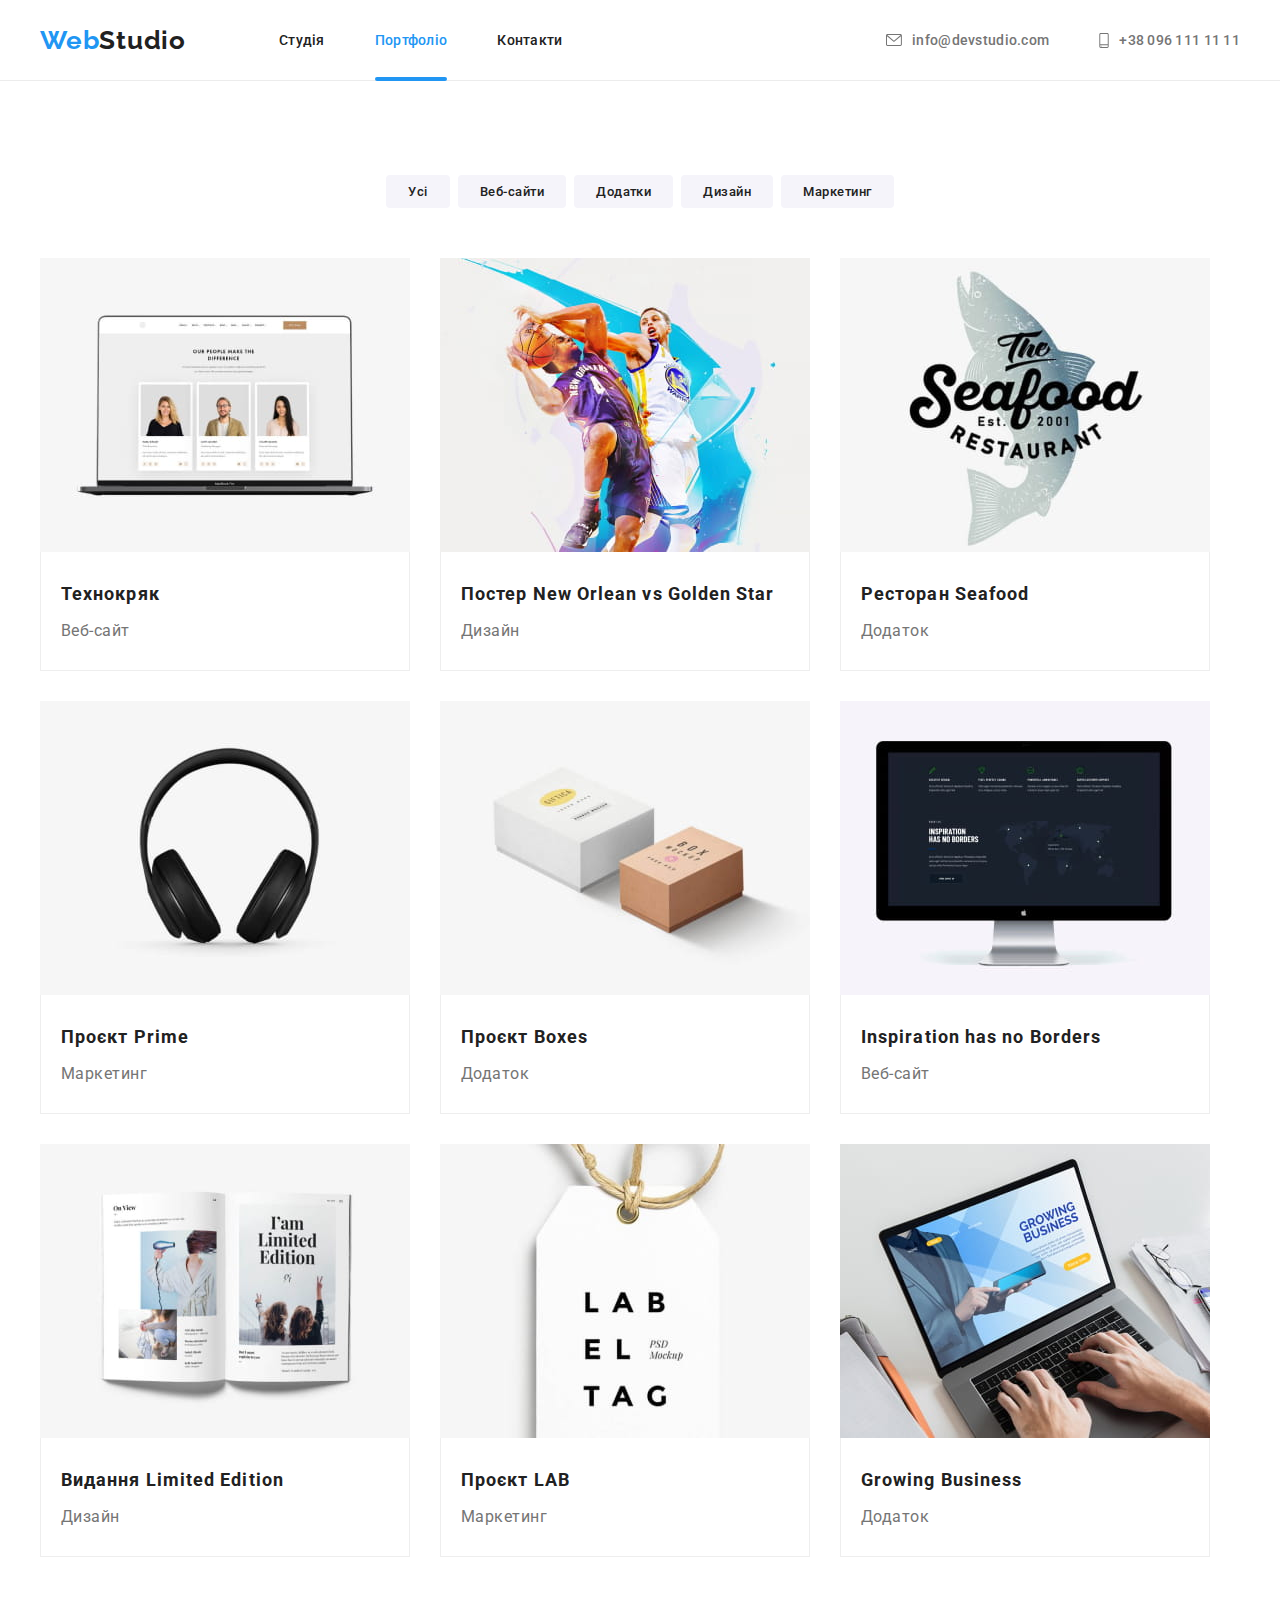
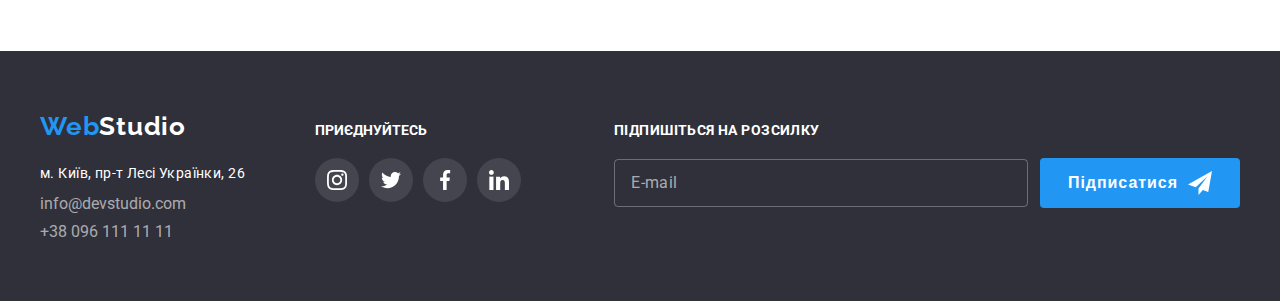
==== portfolio.html @ 88686746 "Initial commit" ====
<!DOCTYPE html>
<html lang="uk">
<head>
    <meta charset="UTF-8">
    <meta http-equiv="X-UA-Compatible" content="IE=edge">
    <meta name="viewport" content="width=device-width, initial-scale=1.0">

    <title>portfolio</title>
        <style>
            * {
                margin: 0;
                padding: 0;
            }
        </style>
    <link rel="preconnect" href="https://fonts.googleapis.com">
    <link rel="preconnect" href="https://fonts.gstatic.com" crossorigin>
    <link href="https://fonts.googleapis.com/css2?family=Raleway:wght@700&family=Roboto:wght@400;500;700;900&display=swap"
    rel="stylesheet">
    <link rel="stylesheet" href="https://cdnjs.cloudflare.com/ajax/libs/modern-normalize/2.0.0/modern-normalize.min.css"
        integrity="sha512-4xo8blKMVCiXpTaLzQSLSw3KFOVPWhm/TRtuPVc4WG6kUgjH6J03IBuG7JZPkcWMxJ5huwaBpOpnwYElP/m6wg=="
        crossorigin="anonymous" referrerpolicy="no-referrer">
    <!-- <link rel="stylesheet" href="css/styles.css"> -->
    <link rel="stylesheet" href="css/main.min.css">
</head> 

<body>
 <!-- Portfolio Page -->
    <header class="header">
      <div class="container header-section">
        <a class="logo link" href="">Web<span class="logo__black">Studio</span></a>
         <nav class="nav">
          <!-- Menu Nav -->
          <ul class="nav-list list">
            <li class="nav-list__item">
              <a class="nav-list__link link" href="index.html"
                >Студія</a>
            </li>
            <li class="nav-list__item">
              <a class="nav-list__link link current" href="portfolio.html"
                >Портфоліо</a>
            </li>
            <li class="nav-list__item">
              <a class="nav-list__link link" href="">Контакти</a>
            </li>
          </ul>
        </nav>
        <ul class="contacts-list">
          <li class="contacts-list__item">
            <a class="contacts-link link" href="mailto:info@devstudio.com">
              <svg class="contacts-link__icon" width="16" height="12">
                <use href="sprite.svg#email"></use>
              </svg>
              info@devstudio.com</a
            >
          </li>
          <li>
            <a class="contacts-link link" href="tel:+380961111111">
              <svg class="contacts-link__icon" width="10" height="15">
                <use href="sprite.svg#phone"></use></svg>+38 096 111 11 11</a
            >
          </li>
        </ul>
      </div>
    </header>
 
    <!-- Portfolio box-->
     <main>
        <section class="portfolio">
            <div class="container">
         <!-- Filters -->
            <ul class="portfolio-btn">
                <li><button class="filter-btn" type="button">Усі</button></li>
                <li><button class="filter-btn" type="button">Веб-сайти</button></li>
                <li><button class="filter-btn" type="button">Додатки</button></li>
                <li><button class="filter-btn" type="button">Дизайн</button></li>                
                <li><button class="filter-btn" type="button">Маркетинг</button></li>
            </ul>
         <!-- Project -->
         
         <ul class="project">
         <li class="project__item">
             <a class="project__link link" href="">
             <div class="card-box">
               <img src="images/portfolio/img.jpg" alt="img" width="370" height="294">
               <div class="overlay">
                <p class="overlay__text">Ресурс пропонує комплексні пропозиції з різним рівнем функціоналу та сервісів. Все це дозволить відвідувачу отримати вичерпні відомості про компанію чи приватну особу.</p>
               </div>
             </div>
             <div class="project__name">
             <h3 class="project__title">Технокряк</h3>
             <p class="project__work">Веб-сайт</p>
             </div>
             </a>
         </li>
         <li class="project__item">
             <a class="project__link link" href="">
             <div class="card-box">
               <img src="images/portfolio/img1.jpg" alt="img-1" width="370" height="294">
               <div class="overlay">
                <p class="overlay__text">Ресурс пропонує комплексні пропозиції з різним рівнем функціоналу та сервісів. Все це дозволить відвідувачу отримати вичерпні відомості про компанію чи приватну особу.</p>
               </div>
             </div>
             <div class="project__name">
             <h3 class="project__title">Постер New Orlean vs Golden Star</h3>
             <p class="project__work">Дизайн</p>
             </div>
             </a>
         </li>
         <li class="project__item">
             <a class="project__link link" href="">
              <div class="card-box">
               <img src="images/portfolio/img2.jpg" alt="img-2" width="370" height="294">
               <div class="overlay">
                <p class="overlay__text">Ресурс пропонує комплексні пропозиції з різним рівнем функціоналу та сервісів. Все це дозволить відвідувачу отримати вичерпні відомості про компанію чи приватну особу.</p>
               </div>
              </div>
             <div class="project__name">
             <h3 class="project__title">Ресторан Seafood</h3>
             <p class="project__work">Додаток</p>
             </div>
             </a>
         </li>
         <li class="project__item">
             <a class="project__link link" href="">
              <div class="card-box">
               <img src="images/portfolio/img3.jpg" alt="img-3" width="370" height="294">
               <div class="overlay">
                <p class="overlay__text">Ресурс пропонує комплексні пропозиції з різним рівнем функціоналу та сервісів. Все це дозволить відвідувачу отримати вичерпні відомості про компанію чи приватну особу.</p>
               </div>
              </div>
             <div class="project__name">
             <h3 class="project__title">Проєкт Prime</h3>
             <p class="project__work">Маркетинг</p>
             </div>
             </a>
         </li>
         <li class="project__item">
             <a class="project__link link" href="">
              <div class="card-box">
               <img src="images/portfolio/img4.jpg" alt="img-4" width="370" height="294">
               <div class="overlay">
                <p class="overlay__text">Ресурс пропонує комплексні пропозиції з різним рівнем функціоналу та сервісів. Все це дозволить відвідувачу отримати вичерпні відомості про компанію чи приватну особу.</p>
               </div>
              </div>
             <div class="project__name">
             <h3 class="project__title">Проєкт Boxes</h3>
             <p class="project__work">Додаток</p>
             </div>
             </a>
         </li>
         <li class="project__item">
             <a class="project__link link" href="">
              <div class="card-box">
               <img src="images/portfolio/img5.jpg" alt="img-5" width="370" height="294">
               <div class="overlay">
                <p class="overlay__text">Ресурс пропонує комплексні пропозиції з різним рівнем функціоналу та сервісів. Все це дозволить відвідувачу отримати вичерпні відомості про компанію чи приватну особу.</p>
               </div>
              </div>
             <div class="project__name">
             <h3 class="project__title">Inspiration has no Borders</h3>
             <p class="project__work">Веб-сайт</p>
             </div>
             </a>
         </li>
         <li class="project__item">
             <a class="project__link link" href="">
              <div class="card-box">
               <img src="images/portfolio/img6.jpg" alt="img-6" width="370" height="294">
               <div class="overlay">
                <p class="overlay__text">Ресурс пропонує комплексні пропозиції з різним рівнем функціоналу та сервісів. Все це дозволить відвідувачу отримати вичерпні відомості про компанію чи приватну особу.</p>
               </div>
              </div>
             <div class="project__name">
             <h3 class="project__title">Видання Limited Edition</h3>
             <p class="project__work">Дизайн</p>
             </div>
             </a>
         </li>
         <li class="project__item">
             <a class="project__link link" href="">
              <div class="card-box">
               <img src="images/portfolio/img7.jpg" alt="img-7" width="370" height="294">
               <div class="overlay">
                <p class="overlay__text">Ресурс пропонує комплексні пропозиції з різним рівнем функціоналу та сервісів. Все це дозволить відвідувачу отримати вичерпні відомості про компанію чи приватну особу.</p>
               </div>
              </div>
             <div class="project__name">
             <h3 class="project__title">Проєкт LAB</h3>
             <p class="project__work">Маркетинг</p>
             </div>
             </a>
         </li>
         <li class="project__item">
             <a class="project__link link" href="">
              <div class="card-box">
               <img src="images/portfolio/img8.jpg" alt="img-8" width="370" height="294">
               <div class="overlay">
                <p class="overlay__text">Ресурс пропонує комплексні пропозиції з різним рівнем функціоналу та сервісів. Все це дозволить відвідувачу отримати вичерпні відомості про компанію чи приватну особу.</p>
               </div>
               </div>
              <div class="project__name">
             <h3 class="project__title">Growing Business</h3>
             <p class="project__work">Додаток</p>
             </div>
             </a>
         </li>
         </ul>    
         </div>
        </section>
        
     </main>

<!-- Footer -->
<footer class="footer">
      <div class="container footer-section">
        <div>
          <a class="logo footer-logo link" href=""
            >Web<span class="logo__white">Studio</span></a
          >
          <address class="adress">
            <ul class="adress-list list">
              <li class="adress__item">
                <a
                  class="adress__link-white link"
                  href="https://goo.gl/maps/pqNpNU1eey8ivass6"
                  target="_blank"
                  rel="noreferrer noopener"
                  >м. Київ, пр-т Лесі Українки, 26</a
                >
              </li>
              <li class="adress__item">
                <a
                  class="adress__link link"
                  href="mailto:info@devstudio.com"
                  >info@devstudio.com</a
                >
              </li>
              <li>
                <a class="adress__link link" href="tel:+380961111111"
                  >+38 096 111 11 11</a
                >
              </li>
            </ul>
          </address>
        </div>
        <div class="sol-box">
          <p class="sol-box__title">приєднуйтесь</p>
          <ul class="sol-box__list">
            <li class="sol-box__item">
              <a class="sol-box__link" href="#">
                <svg class="sol-box__icon">
                  <use href="sprite.svg#instagram"></use>
                </svg>
              </a>
            </li>
            <li class="sol-box__item">
              <a  class="sol-box__link" href="#">
                <svg class="sol-box__icon">
                  <use href="sprite.svg#twitter"></use>
                </svg>
              </a>
            </li>
            <li class="sol-box__item">
              <a  class="sol-box__link" href="#">
                <svg class="sol-box__icon">
                  <use href="sprite.svg#facebook"></use>
                </svg>
              </a>
            </li>
            <li class="sol-box__item">
              <a  class="sol-box__link" href="#">
                <svg class="sol-box__icon">
                  <use href="sprite.svg#linkedin"></use>
                </svg>
              </a>
            </li>
          </ul>
        </div>
          <form class="submission" name="submission-form">
          <strong class="submission-title">Підпишіться на розсилку</strong>
          <div class="submission-form">
           <input class="submission__email" id="email" type="email" name="submission__email" placeholder="E-mail">
            <button class="submission__btn" type="submit">Підписатися
            <svg class="submission-form__icon">
              <use href="sprite.svg#icon-check"></use>
            </svg>
            </button>
            </div>
            </form>
        </div>
    </footer>
</body>
</html>
---- css/styles.css ----
:root{
--main-font: "Roboto", sans-serif;
--secondary-font: "Raleway", sans-serif;
--main-color: #212121;
--secondary-color: #757575;
--background-color: #ffffff;
--brand-color: #2196F3;
--icon-color: rgba(245, 244, 250, 1);
--primary-transition: 250ms cubic-bezier(0.4, 0, 0.2, 1);
}

/* li {
    list-style-type: none;
} */

/* *
{
    margin: 0;
    padding: 0;
}

main
{
    display: block;
}

section
{
    padding-bottom: 94px;
} */

/* body
{
    color: var(--background-color);
    font-family: var(--main-font);
} */

/* button
{
    border: none;
} */

/* .container
{
    width: 1200px;
    padding-left: 15px;
    padding-right: 15px;
    margin-left: auto;
    margin-right: auto;
} */

/* .nav-list__link.current
{
    color: var(--brand-color);
}

.current::after {
    content: "";
    position: absolute;
    left: 0;
    bottom: 0;
    display: block;
    width: 100%;
    height: 4px;
    background-color: var(--brand-color);
    border-radius: 4px;
    margin-bottom: -1px;
} */

/* .list 
{
    list-style: none;
    margin: 0;
    padding: 0;
}

.link 
{
    text-decoration: none;
} */


/* .link:hover,
.link:focus
 {
     color: var(--brand-color);
     fill: var(--brand-color);
 } */

/* .contacts-link__icon:hover,
.contacts-link__icon:focus
 {
    color: var(--brand-color);
    fill: var(--brand-color);
} */

/* img
{
    display: block;
} */

/* Header*/
/* 
.header
{
    border-bottom: 1px solid #ececec;
}

.header-section
{
    display: flex;
    align-items: center;
} */

/* .logo 
{
   
    font-family: var(--secondary-font);
    font-size: 26px;
    font-weight: 700;
    letter-spacing: 0.78px;
    line-height: normal;
    transition: color 250ms cubic-bezier(0.4, 0, 0.2, 1);
   
} */

/* .logo__black
{
    color: var(--main-color);

} */


/* Menu Nav */
/* .nav
{
    margin-left: 93px;
}

.nav-list 
{
    display: flex;
    flex-direction: row;
    justify-content: flex-start;
}

.nav-list__item 
{
    color: var(--main-color);
    font-size: 14px;
    font-weight: 500;
    letter-spacing: 0.28px;
    margin-top: 0;
    margin-right: 50px;
}

.nav-list__link
{
    position: relative;
    color: var(--main-color);
    font-size: 14px;
    font-weight: 500;
    letter-spacing: 0.28px;
    margin-left: 0;
    padding-top: 32px;
    padding-bottom: 32px;
    transition-property: color;
    transition-duration: 250ms;
    transition-timing-function: cubic-bezier(0.4, 0, 0.2, 1);
}

a.nav-list__link
{
    display: block;
}

.nav-list__item:last-child 
{
    margin-right: 0;
} */

/* .contacts-list 
{
    display: flex;
    margin-left: auto;
    list-style-type: none;
}

.contacts-list__item:first-child 
{
    margin-right: 50px;
}

.contacts-link {
    color: var(--secondary-color);
    font-size: 14px;
    font-weight: 500;
    letter-spacing: 0.28px;
    display: flex;
    align-items: center;
    transition-property: color;
    transition-duration: 250ms;
    transition-timing-function: cubic-bezier(0.4, 0, 0.2, 1);
}

.contacts-link__icon {
    fill: var(--secondary-color);
    margin-right: 10px;
    transition-property: fill;
    transition-duration: 250ms;
    transition-timing-function: cubic-bezier(0.4, 0, 0.2, 1);
} */

/* .contacts-link-icon-phone {
     /* fill: rgba(117, 117, 117, 1);  */
    /* width: 10px;
    height: 16px; */ 
    /* margin-right: 10px;
    transition-property: fill;
    transition-duration: 250ms;
    transition-timing-function: cubic-bezier(0.4, 0, 0.2, 1);
} */ 

/* Main Section 1 */

/* .section-1 {
    background-image: 
    linear-gradient(rgba(47, 48, 58, 0.4),
    rgba(47, 48, 58, 0.4)),
    url(../images/hero/Img.png);
    background-color: #2F303A;
    padding-top: 200px;
    padding-bottom: 200px;
    max-width: 1600px;
    display: flex;
    margin: auto;
} */

/* .main-title
{
    width: 696px;
    color: var(--background-color);
    text-align: center;
    font-size: 44px;
    font-weight: 900;
    line-height: 1.3;
    letter-spacing: 2.64px;
    text-transform: uppercase;
    margin: auto;
    margin-bottom: 30px;
} */

/* .btn
{
    border-radius: 4px;
    background: var(--brand-color);
    box-shadow: 0px 4px 4px 0px rgba(0, 0, 0, 0.15);
    color: var(--background-color);
    text-align: center;
    font-size: 16px;
    font-weight: 700;
    line-height: 30px;
    letter-spacing: 0.96px;
    cursor: pointer;
    display: flex;
    margin: auto;
    padding: 10px 32px;
}

.btn:active {
    background-color: var(--brand-color);
} */




/* .backdrop {
    position: fixed;
    top: 0;
    left: 0;
    width: 100%;
    height: 100%;
    background-color: rgba(0, 0, 0, 0.20);
    z-index: 1;
    transition: opacity 250ms cubic-bezier(0.4, 0, 0.2, 1), visibility 250ms cubic-bezier(0.4, 0, 0.2, 1);
} */

/* .backdrop.is-hidden {
    opacity: 0;
    pointer-events: none;
    visibility: hidden;
} */

/* .modal {
    position: absolute;
    top: 50%;
    left: 50%;
    transform: translate(-50%, -50%) scale(1);
    background-color: var(--background-color);
    border-radius: 4px;
    box-shadow: 0px 2px 1px 0px rgba(0, 0, 0, 0.20), 0px 1px 1px 0px rgba(0, 0, 0, 0.14), 0px 1px 3px 0px rgba(0, 0, 0, 0.12);
    width: 528px;
    padding: 40px;
    transition: transform 250ms cubic-bezier(0.4, 0, 0.2, 1);
    } */

/* .backdrop.is-hidden .modal {
    transform: translate(-50%, -50%) scale(0.5);   
} */

/* .modal__btn {
    position: absolute;
    top: 8px;
    right: 8px;
    cursor: pointer;
    background-color: var(--background-color);
    width: 30px;
    height: 30px;
    border-radius: 50%;
    display: flex;
    align-items: center;
    justify-content: center;
    border: 1px solid rgba(0, 0, 0, 0.1);
    transition-duration: 250ms;
    transition-timing-function: cubic-bezier(0.4, 0, 0.2, 1);
    transition-property: background-color;
}

.btn__close {
    transition: fill 250ms cubic-bezier(0.4, 0, 0.2, 1);
}

.modal__btn:hover .btn__close,
.modal__btn:focus .btn__close {
    fill: var(--brand-color);
} */




/* Modal Form */

/* .modal__text {
    color: var(--main-color);
    font-size: 20px;
    font-weight: 700;
    letter-spacing: 0.6px;
    display: flex;
    justify-content: center;
    margin-bottom: 12px;

}

.modal-form {
    border-radius: 4px;
    background: var(--background-color);
}

.modal__label input,
.modal__label textarea {
    outline: transparent;
    transition: border-color 250ms cubic-bezier(0.4, 0, 0.2, 1);
}

.modal__label:focus-within svg {
    fill: #2196f3;
}

.modal__input:focus-visible,
.label__text:focus-visible {
    border-color: #2196f3;
}

.modal__label:hover textarea,
.modal__label:focus textarea,
.modal__label:hover input,
.modal__label:hover svg,
.modal__label:focus input,
.modal__label:focus svg {
    border-color: #2196f3;
    fill: #2196f3;
}




.modal__label {
    color: var(--secondary-color);
    font-size: 12px;
    font-weight: 400;
    letter-spacing: 0.12px;
    display: flex;
    margin-bottom: 10px;
    flex-direction: column;
    
} */



/* .label {
    margin-top: 4px;
    position: relative;
}

.modal__input {
    width: 448px;
    height: 40px;
    flex-shrink: 0;
    border-radius: 4px;
    border: 1px solid rgba(33, 33, 33, 0.20);
    padding-left: 40px;
    cursor: pointer;
    transition: border 250ms cubic-bezier(0.4, 0, 0.2, 1);
}

.modal__icon {
    top: 11px;
    bottom: 11px;
    left: 12px;
    position: absolute;
    cursor: pointer;
    transition: fill 250ms cubic-bezier(0.4, 0, 0.2, 1);
}

.label__text {
    border-radius: 4px;
    border: 1px solid rgba(33, 33, 33, 0.20);
    padding: 12px 16px;
    flex-shrink: 0;
    color: var(--main-color);
    letter-spacing: 0.12px;
    resize: none;
    height: 120px;
    transition: border 250ms cubic-bezier(0.4, 0, 0.2, 1);
    cursor: pointer;
}




textarea::placeholder {
    color: rgba(117, 117, 117, 0.50);
}




.modal__checkbox {
    
    color: var(--secondary-color);
    font-size: 14px;
    letter-spacing: 0.42px;
    display: flex;
    justify-content: center;
    align-items: center;
    gap: 8px;
    margin-top: 20px;
    margin-bottom: 30px;
}






.checkbox:checked + .checkbox__vector
.checkbox__vector-icon {
    opacity: 1;
}


.checkbox:checked + .checkbox__vector {
    background-color: var(--brand-color);
    outline: transparent;
}

.checkbox:focus+.checkbox__vector {
    outline: 2px solid var(--brand-color);
}

.visualy-hidden {
    width: 1px;
    height: 1px;
    position: absolute;
    white-space: nowrap;
    overflow: hidden;
    border: 0;
  
    clip-path: inset(-50%);
}

.checkbox__vector {
    width: 16px;
    height: 15px;
    border-radius: 2px;
    outline: 2px solid var(--main-color);
    outline-offset: -2px;
    transition: background-color 250ms cubic-bezier(0.4, 0, 0.2, 1);
}

.checkbox__vector-icon {
    opacity: 0;
    transition: opacity 250ms cubic-bezier(0.4, 0, 0.2, 1);
    
}


.agree__link{
    color: var(--brand-color);
    font-family: var(--main-font);
    font-size: 14px;
    font-style: normal;
    font-weight: 400;
    line-height: 24px;
    letter-spacing: 0.42px;
    text-decoration-line: underline;
    cursor: pointer;
}

.submit-btn {
    color: var(--background-color);
    width: 200px;
    height: 50px;
    margin: auto;
    display: flex;
    font-style: normal;
    font-weight: 700;
    line-height: 1.9px;
    letter-spacing: 0.96px;
    justify-content: center;
    align-items: center;
    border-radius: 4px;
    background: var(--brand-color);
    box-shadow: 0px 4px 4px 0px rgba(0, 0, 0, 0.15);
    cursor: pointer;    
    transition: background-color 250ms cubic-bezier(0.4, 0, 0.2, 1);;
}


.submit-btn:hover,
.submit-btn:focus,
.btn:hover,
.btn:focus {
    background-color: #188ce8;
} */



/* Main Sectionn 2 */
/* 
.section-2
{
    padding-top: 94px;
}

.section-2__list
{
    display: inline-flex;
    margin: 0;
    gap: 30px;
    padding-left: 0;
    list-style: none;
}

.section-2__border {
    background-color: var(--icon-color);
    width: 270px;
    height: 120px;
    border-radius: 4px;
    margin-bottom: 30px;
    display: flex;
    align-items: center;
    justify-content: center;

}

.section-2__title
{
    color: var(--main-color);
    font-size: 14px;
    letter-spacing: 0.42px;
    margin-bottom: 10px;
}

.section-2__text
{
    width: 270px;
    color: var(--secondary-color);
    font-size: 14px;
    line-height: 1.7;
    letter-spacing: 0.42px;
}

.section-2__text2 {
    color: var(--secondary-color);
    font-size: 14px;
    line-height: 1.7;
    letter-spacing: 0.42px;
} */


/* Main Sectionn 3 */

/* .job
{
    padding-bottom: 94px;
}

.job-title
{
    color: var(--main-color);
    text-align: center;
    font-size: 36px;
    letter-spacing: 1.08px;
    margin-bottom: 50px;
}

.job-list
{
    display: flex;
    gap: 30px;
    list-style: none;
}

.job-list__item {
    position: relative;
    overflow: hidden;
}



.job__info {
    position: absolute;
    bottom: 0;
    right: 0;
    left: 0;
    padding-top: 27px;
    padding-bottom: 27px;
    background: rgba(47, 48, 58, 0.80);
    color: var(--background-color);
    text-align: center;
    font-size: 14px;
    font-weight: 700;
    line-height: normal;
    letter-spacing: 0.42px;
    text-transform: uppercase;
} */



/* Team box */
/* .team
{
    background: #F5F4FA;
    padding-top: 94px;
    padding-bottom: 94px;
}

.team__title
{
    color: var(--main-color);
    text-align: center;
    font-size: 36px;
    letter-spacing: 1.08px;
    margin-bottom: 50px;
}

.team-list
{
    display: flex;
    gap: 30px;
    list-style-type: none;
}

.team__item
{
    display: block;
    border-radius: 0px 0px 4px 4px;
    background: #FFF;
    box-shadow: 0px 2px 1px 0px rgba(0, 0, 0, 0.20), 0px 1px 1px 0px rgba(0, 0, 0, 0.14), 0px 1px 3px 0px rgba(0, 0, 0, 0.12);   
}



.team__text
{
    padding-top: 30px;
    padding-bottom: 30px;
}

.team__text-name
{
    color: var(--main-color);
    text-align: center;
    font-size: 16px;
    font-weight: 500;
    letter-spacing: 0.48px;
    margin-top: 0;
    margin-bottom: 10px;
}

.team__position
{
    color: var(--secondary-color);
    text-align: center;
    letter-spacing: 0.48px;
} */
/* 
.socials
{
    display: flex;
    gap: 10px;
    justify-content: center;
    margin-top: 16px;
    list-style-type: none;
}

.socials__link {
    display: flex;
    width: 44px;
    height: 44px;
    justify-content: center;
    align-items: center;
    border-radius: 50%;
    transition-property: background-color;
    transition-duration: 250ms;
    transition-timing-function: cubic-bezier(0.4, 0, 0.2, 1);
    
}

.socials__link:hover,
.socials__link:focus {
    background-color: var(--brand-color);
    fill: var(--background-color);
}

.socials__link:hover svg,
.socials__link:focus svg {
    fill: var(--background-color);
}



.socials__icon
 {
    fill: rgba(175, 177, 184, 1);
    width: 20px;
    height: 20px;
    transition-property: fill;
    transition-duration: 250ms;
    transition-timing-function: cubic-bezier(0.4, 0, 0.2, 1);
} */

/* Clients */
/* 
.clients {
    padding-top: 94px;
    padding-bottom: 94px;
}

.clients__title {
    color: var(--main-color);
    text-align: center;
    font-size: 36px; 
    font-weight: 700;
    letter-spacing: 1.08px;
    margin-top: 0;
    margin-bottom: 50px;
}

.clients-list {
    display: flex;
    list-style: none;
    gap: 30px;
}

.clients__item {
    width: 170px;
    height: 92px;
    display: flex;
    align-items: center;
    justify-content: center;
}

.clients__link {
    width: 170px;
    height: 92px;
    display: flex;
    align-items: center;
    justify-content: center;
    border-radius: 4px;
    border: 1px solid rgba(175, 177, 184, 1);
    transition-property: border-color;
    transition-duration: 250ms;
    transition-timing-function: cubic-bezier(0.4, 0, 0.2, 1);
    
}

.clients__icon {
    fill: rgba(175, 177, 184, 1);
    width: 106px;
    height: 60px;
    transition-property: fill;
    transition-duration: 250ms;
    transition-timing-function: cubic-bezier(0.4, 0, 0.2, 1);
}

.clients__link:hover,
.clients__icon:hover,
.clients__link:focus,
.clients__icon:focus {
    fill: var(--brand-color);
    border-color: var(--brand-color);
} */


/* Portfolio */

/* .portfolio {
    padding-top: 94px;
    padding-bottom: 94px;
} */

/*Button*/
/* .portfolio-btn
{
    display: flex;
    justify-content: center;
    gap: 8px;
    margin-bottom: 50px;
    list-style: none;
}

.filter-btn:hover {
    color: var(--background-color);
    background-color: #2196F3;
}

.filter-btn
{
    background-color: #F5F4FA;
    color: var(--main-color);
    padding: 6px 22px;
    font-weight: 500;
    line-height: 1.6;
    letter-spacing: 0.48px;
    cursor: pointer;
    font-family: var(--main-font);
    border-radius: 4px;
    transition-property: background-color, color, box-shadow;
    transition-duration: 250ms;
    transition-timing-function: cubic-bezier(0.4, 0, 0.2, 1);
}

.filter-btn:hover,
.filter-btn:focus {
    box-shadow: 0px 2px 2px 0px rgba(0, 0, 0, 0.12), 0px 1px 2px 0px rgba(0, 0, 0, 0.08), 0px 3px 1px 0px rgba(0, 0, 0, 0.10);
} */



/*Project Portfolio*/

/* .project
{
    display: flex;
    flex-wrap: wrap;
    gap: 30px;  
    list-style-type: none;
} 

.project__item {
    max-width: 370px;
}

.project__link {
    text-decoration: none;
    display: block;
    transition-property: box-shadow;
    transition-duration: 250ms;
    transition-timing-function: cubic-bezier(0.4, 0, 0.2, 1);
}

.project a:hover,
.project a:focus
{
    box-shadow: 1px 4px 6px 0px rgba(0, 0, 0, 0.16), 0px 4px 4px 0px rgba(0, 0, 0, 0.06), 0px 1px 1px 0px rgba(0, 0, 0, 0.12)
}

.card-box {
    position: relative;
    overflow: hidden; 
}

.overlay  {
    position: absolute;
    top: 0;
    left: 0;
    width: 100%;
    height: 100%;
    background: rgba(33, 150, 243, 0.90);
    padding: 63px 24px;
    transform: translatey(100%);
    transition: transform 250ms ease-in-out;
    transition-property: inherit;
    transition-timing-function: cubic-bezier(0.4, 0, 0.2, 1);
}

.overlay__text {
    color: var(--background-color);
    font-family: var(--main-font);
    font-size: 18px;
    font-weight: 400;
    line-height: 1.55;
    letter-spacing: 0.54px;

}

.project__link:hover .overlay {
    transform: translatey(0);
}


.project__name
{
    padding: 24px 20px;
    border-bottom: 1px solid #eee;
    border-left: 1px solid #eee;
    border-right: 1px solid #eee;
}

.project__title
{
    color: var(--main-color);
    font-family: var(--main-font);
    font-size: 18px;
    line-height: 2;
    letter-spacing: 1.08px;
    margin-bottom: 4px;
}

.project__work
{
    color: var(--secondary-color);
    font-family: var(--main-font);
    line-height: 30px;
    letter-spacing: 0.48px;
} */


/* Footer */

/*  
    background: #2F303A;
    padding: 60px 0;
    margin: auto;
} */

/* 
.logo__white
{
    margin-bottom: 20px;
    color: var(--background-color);
}  */

/* .adress 
{
    font-style: normal;
} */

/* .footer-section {
    display: flex;
    align-items: baseline;
} */


/* .sol-box {
    margin-left: 70px;
}

.sol-box__title {
    font-size: 14px;
    font-weight: 700;
    text-transform: uppercase;
    color: var(--background-color);
    margin-bottom: 20px;
}

.sol-box__list{
    gap: 10px;
    display: flex;
}

.sol-box__item {
    list-style-type: none;
}

.sol-box__link {
    width: 44px;
    height: 44px;
    border-radius: 50%;
    display: flex;
    align-items: center;
    justify-content: center;
    background-color: rgba(255, 255, 255, 0.1);
    transition-property: background-color;
    transition-duration: 250ms;
    transition-timing-function: cubic-bezier(0.4, 0, 0.2, 1);
}

.sol-box__icon {
    fill: rgba(255, 255, 255, 1);
    width: 20px;
    height: 20px;
}

.sol-box__link:hover,
.sol-box__link:focus {
    background-color: var(--brand-color);
} */

/* .adress-list {
    white-space: nowrap;
}

.adress__item {
    margin-bottom: 9px;
    font-style: normal;

}

.adress__link-white 
{
    color: var(--background-color);
    font-family: var(--main-font);
    font-size: 14px;
    line-height: 24px;
    letter-spacing: 0.42px;
}

.adress__link
{
    color: rgba(255, 255, 255, 0.60);
}

.adress__link,
.adress__link-white {
transition-property: color;
transition-duration: 250ms;
transition-timing-function: cubic-bezier(0.4, 0, 0.2, 1);
} */


/* 
.submission-form {
    display: flex;
    gap: 12px;
    width: 100%;
    align-items: center;
}

.submission {
    display: flex;
    flex-direction: column;
    width: 100%;
    margin-left: 93px;
}





.submission-title
{color: var(--background-color);
font-size: 14px;
font-weight: 700;
letter-spacing: 0.42px;
text-transform: uppercase;
margin-bottom: 20px;
}

.submission__email {
    width: 100%;
    border-radius: 4px;
    border: 1px solid rgba(255, 255, 255, 0.30);
    /* background: rgba(33, 150, 243, 0.00); 
    background-color: transparent;
     box-shadow: 0px 4px 4px 0px rgba(0, 0, 0, 0.15); 
    padding: 13px 16px;
    cursor: pointer;
    outline: transparent;
    color: var(--background-color);
    font-family: var(--main-font);
    font-size: 16px;
    font-style: normal;
    font-weight: 400;
    line-height: 20px;
    letter-spacing: 0.48px;
} 

.submission__email:hover,
.submission__email:focus {
    border-color: var(--brand-color);
}

.submission__email:focus-visible {
    border-color: var(--brand-color)
}


.submission__email::placeholder {
    color: rgba(255, 255, 255, 0.60);
    font-family: var(--main-font);
    font-size: 16px;
    font-style: normal;
    font-weight: 400;
    line-height: 20px;
    letter-spacing: 0.48px;
}

.submission__btn {
    font-size: 16px;
    font-style: normal;
    font-weight: 700;
    line-height: 30px;
    letter-spacing: 0.96px;
    border-radius: 4px;
    background: var(--brand-color);
    color: var(--background-color);
    display: flex;
    justify-content: center;
    align-items: center;
    gap: 10px;
    padding: 10px 28px;
    cursor: pointer;  
}

.submission-form button:hover,
.submission-form button:focus {
    background-color: #188ce8;
}

.submission-form__icon
{width: 24px;
height: 24px;
fill: #FFF;
} */
---- css/main.min.css ----
:root{--main-font: "Roboto", sans-serif;--secondary-font: "Raleway", sans-serif;--main-color: #212121;--secondary-color: #757575;--background-color: #ffffff;--brand-color: #2196F3;--icon-color: rgba(245, 244, 250, 1);--primary-transition: 250ms cubic-bezier(0.4, 0, 0.2, 1)}.visualy-hidden{width:1px;height:1px;position:absolute;white-space:nowrap;overflow:hidden;border:0;-webkit-clip-path:inset(-50%);clip-path:inset(-50%)}body{color:var(--background-color);font-family:var(--main-font)}.logo{color:var(--brand-color);font-family:var(--secondary-font);font-size:26px;font-weight:700;letter-spacing:.78px;line-height:normal;-webkit-transition:color var(--primary-transition); transition:color var(--primary-transition)}.logo__black{color:var(--main-color)}.logo__white{color:var(--background-color)}button{border:none}.container{width:1200px;padding-left:15px;padding-right:15px;margin-left:auto;margin-right:auto}li{list-style-type:none}img{display:block}*{margin:0;padding:0}main{display:block}section{padding-bottom:94px}.adress{font-style:normal}.list{list-style:none;margin:0;padding:0}.link{text-decoration:none}.link:hover,.link:focus{color:var(--brand-color);fill:var(--brand-color)}.portfolio-btn{display:-webkit-box;display:-ms-flexbox;display:flex;-webkit-box-pack:center;-ms-flex-pack:center;justify-content:center;gap:8px;margin-bottom:50px;list-style:none}.filter-btn{background-color:#f5f4fa;color:var(--main-color);padding:6px 22px;font-weight:500;line-height:1.6;letter-spacing:.48px;cursor:pointer;font-family:var(--main-font);border-radius:4px;-webkit-transition-property:background-color,color,-webkit-box-shadow;transition-property:background-color,color,-webkit-box-shadow;transition-property:background-color,color,box-shadow;transition-property:background-color,color,box-shadow,-webkit-box-shadow;-webkit-transition-duration:250ms;transition-duration:250ms;-webkit-transition-timing-function:cubic-bezier(0.4, 0, 0.2, 1);transition-timing-function:cubic-bezier(0.4, 0, 0.2, 1)}.filter-btn:hover,.filter-btn:focus{color:var(--background-color);background-color:#2196f3;-webkit-box-shadow:0px 2px 2px 0px rgba(0,0,0,.12),0px 1px 2px 0px rgba(0,0,0,.08),0px 3px 1px 0px rgba(0,0,0,.1);box-shadow:0px 2px 2px 0px rgba(0,0,0,.12),0px 1px 2px 0px rgba(0,0,0,.08),0px 3px 1px 0px rgba(0,0,0,.1)}.backdrop{position:fixed;top:0;left:0;width:100%;height:100%;background-color:rgba(0,0,0,.2);z-index:1;-webkit-transition:opacity var(--primary-transition),visibility var(--primary-transition);transition:opacity var(--primary-transition),visibility var(--primary-transition)}.backdrop.is-hidden{opacity:0;pointer-events:none;visibility:hidden}.modal{position:absolute;top:50%;left:50%;-webkit-transform:translate(-50%, -50%) scale(1);transform:translate(-50%, -50%) scale(1);background-color:var(--background-color);border-radius:4px;-webkit-box-shadow:0px 2px 1px 0px rgba(0,0,0,.2),0px 1px 1px 0px rgba(0,0,0,.14),0px 1px 3px 0px rgba(0,0,0,.12);box-shadow:0px 2px 1px 0px rgba(0,0,0,.2),0px 1px 1px 0px rgba(0,0,0,.14),0px 1px 3px 0px rgba(0,0,0,.12);width:528px;padding:40px;-webkit-transition:-webkit-transform var(--primary-transition);transition:-webkit-transform var(--primary-transition);transition:transform var(--primary-transition);transition:transform var(--primary-transition), -webkit-transform var(--primary-transition)}.modal__btn{position:absolute;top:8px;right:8px;cursor:pointer;background-color:var(--background-color);width:30px;height:30px;border-radius:50%;display:-webkit-box;display:-ms-flexbox;display:flex;-webkit-box-align:center;-ms-flex-align:center;align-items:center;-webkit-box-pack:center;-ms-flex-pack:center;justify-content:center;border:1px solid rgba(0,0,0,.1);-webkit-transition:background-color var(--primary-transition);transition:background-color var(--primary-transition)}.modal__btn:hover .btn__close,.modal__btn:focus .btn__close{fill:var(--brand-color)}.modal__text{color:var(--main-color);font-size:20px;font-weight:700;letter-spacing:.6px;display:-webkit-box;display:-ms-flexbox;display:flex;-webkit-box-pack:center;-ms-flex-pack:center;justify-content:center;margin-bottom:12px}.backdrop.is-hidden .modal{-webkit-transform:translate(-50%, -50%) scale(0.5);transform:translate(-50%, -50%) scale(0.5)}.btn__close{-webkit-transition:fill var(--primary-transition);transition:fill var(--primary-transition)}.modal-form{border-radius:4px;background:var(--background-color)}.modal__label input,.modal__label textarea{outline:rgba(0,0,0,0);-webkit-transition:border-color var(--primary-transition);transition:border-color var(--primary-transition)}.modal__label:focus-within svg{fill:#2196f3}.modal__input:focus-visible,.label__text:focus-visible{border-color:#2196f3}.modal__label:hover textarea,.modal__label:focus textarea,.modal__label:hover input,.modal__label:hover svg,.modal__label:focus input,.modal__label:focus svg{border-color:#2196f3;fill:#2196f3}.modal__label{color:var(--secondary-color);font-size:12px;font-weight:400;letter-spacing:.12px;display:-webkit-box;display:-ms-flexbox;display:flex;margin-bottom:10px;-webkit-box-orient:vertical;-webkit-box-direction:normal;-ms-flex-direction:column;flex-direction:column}.label{margin-top:4px;position:relative}.modal__input{width:448px;height:40px;-ms-flex-negative:0;flex-shrink:0;border-radius:4px;border:1px solid rgba(33,33,33,.2);padding-left:40px;cursor:pointer;-webkit-transition:border var(--primary-transition);transition:border var(--primary-transition)}.modal__icon{top:11px;bottom:11px;left:12px;position:absolute;cursor:pointer;-webkit-transition:fill var(--primary-transition);transition:fill var(--primary-transition)}.label__text{border-radius:4px;border:1px solid rgba(33,33,33,.2);padding:12px 16px;-ms-flex-negative:0;flex-shrink:0;color:var(--main-color);letter-spacing:.12px;resize:none;height:120px;-webkit-transition:border var(--primary-transition);transition:border var(--primary-transition);cursor:pointer}textarea::-webkit-input-placeholder{color:rgba(117,117,117,.5)}textarea::-moz-placeholder{color:rgba(117,117,117,.5)}textarea:-ms-input-placeholder{color:rgba(117,117,117,.5)}textarea::-ms-input-placeholder{color:rgba(117,117,117,.5)}textarea::placeholder{color:rgba(117,117,117,.5)}.modal__checkbox{color:var(--secondary-color);font-size:14px;letter-spacing:.42px;display:-webkit-box;display:-ms-flexbox;display:flex;-webkit-box-pack:center;-ms-flex-pack:center;justify-content:center;-webkit-box-align:center;-ms-flex-align:center;align-items:center;gap:8px;margin-top:20px;margin-bottom:30px}.checkbox:checked+.checkbox__vector .checkbox__vector-icon{opacity:1}.checkbox:checked+.checkbox__vector{background-color:var(--brand-color);outline:rgba(0,0,0,0)}.checkbox:focus+.checkbox__vector{outline:2px solid var(--brand-color)}.checkbox__vector{width:16px;height:15px;border-radius:2px;outline:2px solid var(--main-color);outline-offset:-2px;-webkit-transition:background-color var(--primary-transition);transition:background-color var(--primary-transition)}.checkbox__vector-icon{opacity:0;-webkit-transition:opacity var(--primary-transition);transition:opacity var(--primary-transition)}.agree__link{color:var(--brand-color);font-family:var(--main-font);font-size:14px;font-style:normal;font-weight:400;line-height:24px;letter-spacing:.42px;text-decoration-line:underline;cursor:pointer}.submit-btn{color:var(--background-color);width:200px;height:50px;margin:auto;display:-webkit-box;display:-ms-flexbox;display:flex;font-style:normal;font-weight:700;line-height:1.9px;letter-spacing:.96px;-webkit-box-pack:center;-ms-flex-pack:center;justify-content:center;-webkit-box-align:center;-ms-flex-align:center;align-items:center;border-radius:4px;background:var(--brand-color);-webkit-box-shadow:0px 4px 4px 0px rgba(0,0,0,.15);box-shadow:0px 4px 4px 0px rgba(0,0,0,.15);cursor:pointer;-webkit-transition:background-color var(--primary-transition);transition:background-color var(--primary-transition)}.submit-btn:hover,.submit-btn:focus,.btn:hover,.btn:focus{background-color:#188ce8}.btn{border-radius:4px;background:var(--brand-color);-webkit-box-shadow:0px 4px 4px 0px rgba(0,0,0,.15);box-shadow:0px 4px 4px 0px rgba(0,0,0,.15);color:var(--background-color);text-align:center;font-size:16px;font-weight:700;line-height:30px;letter-spacing:.96px;cursor:pointer;display:-webkit-box;display:-ms-flexbox;display:flex;margin:auto;padding:10px 32px}.btn:active{background-color:var(--brand-color)}.overlay{position:absolute;top:0;left:0;width:100%;height:100%;background:rgba(33,150,243,.9);padding:63px 24px;-webkit-transform:translatey(100%);transform:translatey(100%);-webkit-transition:-webkit-transform 250ms ease-in-out;transition:-webkit-transform 250ms ease-in-out;transition:transform 250ms ease-in-out;transition:transform 250ms ease-in-out, -webkit-transform 250ms ease-in-out;-webkit-transition-property:inherit;transition-property:inherit;-webkit-transition-timing-function:cubic-bezier(0.4, 0, 0.2, 1);transition-timing-function:cubic-bezier(0.4, 0, 0.2, 1)}.overlay__text{color:var(--background-color);font-family:var(--main-font);font-size:18px;font-weight:400;line-height:1.55;letter-spacing:.54px}.socials{display:-webkit-box;display:-ms-flexbox;display:flex;gap:10px;-webkit-box-pack:center;-ms-flex-pack:center;justify-content:center;margin-top:16px;list-style-type:none}.socials__link{display:-webkit-box;display:-ms-flexbox;display:flex;width:44px;height:44px;-webkit-box-pack:center;-ms-flex-pack:center;justify-content:center;-webkit-box-align:center;-ms-flex-align:center;align-items:center;border-radius:50%;-webkit-transition-property:background-color;transition-property:background-color;-webkit-transition-duration:250ms;transition-duration:250ms;-webkit-transition-timing-function:cubic-bezier(0.4, 0, 0.2, 1);transition-timing-function:cubic-bezier(0.4, 0, 0.2, 1)}.socials__link:hover,.socials__link:focus{background-color:var(--brand-color);fill:var(--background-color)}.socials__link:hover svg,.socials__link:focus svg{fill:var(--background-color)}.socials__icon{fill:#afb1b8;width:20px;height:20px;-webkit-transition-property:fill;transition-property:fill;-webkit-transition-duration:250ms;transition-duration:250ms;-webkit-transition-timing-function:cubic-bezier(0.4, 0, 0.2, 1);transition-timing-function:cubic-bezier(0.4, 0, 0.2, 1)}.sol-box{margin-left:70px}.sol-box__title{font-size:14px;font-weight:700;text-transform:uppercase;color:var(--background-color);margin-bottom:20px}.sol-box__list{gap:10px;display:-webkit-box;display:-ms-flexbox;display:flex}.sol-box__item{list-style-type:none}.sol-box__link{width:44px;height:44px;border-radius:50%;display:-webkit-box;display:-ms-flexbox;display:flex;-webkit-box-align:center;-ms-flex-align:center;align-items:center;-webkit-box-pack:center;-ms-flex-pack:center;justify-content:center;background-color:rgba(255,255,255,.1);-webkit-transition-property:background-color;transition-property:background-color;-webkit-transition-duration:250ms;transition-duration:250ms;-webkit-transition-timing-function:cubic-bezier(0.4, 0, 0.2, 1);transition-timing-function:cubic-bezier(0.4, 0, 0.2, 1)}.sol-box__icon{fill:#fff;width:20px;height:20px}.sol-box__link:hover,.sol-box__link:focus{background-color:var(--brand-color)}.submission-form{display:-webkit-box;display:-ms-flexbox;display:flex;gap:12px;width:100%;-webkit-box-align:center;-ms-flex-align:center;align-items:center}.submission{display:-webkit-box;display:-ms-flexbox;display:flex;-webkit-box-orient:vertical;-webkit-box-direction:normal;-ms-flex-direction:column;flex-direction:column;width:100%;margin-left:93px}.submission-title{color:var(--background-color);font-size:14px;font-weight:700;letter-spacing:.42px;text-transform:uppercase;margin-bottom:20px}.submission__email{width:100%;border-radius:4px;border:1px solid rgba(255,255,255,.3);background-color:rgba(0,0,0,0);padding:13px 16px;cursor:pointer;outline:rgba(0,0,0,0);color:var(--background-color);font-family:var(--main-font);font-size:16px;font-style:normal;font-weight:400;line-height:20px;letter-spacing:.48px}.submission__email:hover,.submission__email:focus{border-color:var(--brand-color)}.submission__email:focus-visible{border-color:var(--brand-color)}.submission__email::-webkit-input-placeholder{color:rgba(255,255,255,.6);font-family:var(--main-font);font-size:16px;font-style:normal;font-weight:400;line-height:20px;letter-spacing:.48px}.submission__email::-moz-placeholder{color:rgba(255,255,255,.6);font-family:var(--main-font);font-size:16px;font-style:normal;font-weight:400;line-height:20px;letter-spacing:.48px}.submission__email:-ms-input-placeholder{color:rgba(255,255,255,.6);font-family:var(--main-font);font-size:16px;font-style:normal;font-weight:400;line-height:20px;letter-spacing:.48px}.submission__email::-ms-input-placeholder{color:rgba(255,255,255,.6);font-family:var(--main-font);font-size:16px;font-style:normal;font-weight:400;line-height:20px;letter-spacing:.48px}.submission__email::placeholder{color:rgba(255,255,255,.6);font-family:var(--main-font);font-size:16px;font-style:normal;font-weight:400;line-height:20px;letter-spacing:.48px}.submission__btn{font-size:16px;font-style:normal;font-weight:700;line-height:30px;letter-spacing:.96px;border-radius:4px;background:var(--brand-color);color:var(--background-color);display:-webkit-box;display:-ms-flexbox;display:flex;-webkit-box-pack:center;-ms-flex-pack:center;justify-content:center;-webkit-box-align:center;-ms-flex-align:center;align-items:center;gap:10px;padding:10px 28px;cursor:pointer}.submission-form button:hover,.submission-form button:focus{background-color:#188ce8}.submission-form__icon{width:24px;height:24px;fill:#fff}.clients{padding-top:94px;padding-bottom:94px}.clients__title{color:var(--main-color);text-align:center;font-size:36px;font-weight:700;letter-spacing:1.08px;margin-top:0;margin-bottom:50px}.clients-list{display:-webkit-box;display:-ms-flexbox;display:flex;list-style:none;gap:30px}.clients__item{width:170px;height:92px;display:-webkit-box;display:-ms-flexbox;display:flex;-webkit-box-align:center;-ms-flex-align:center;align-items:center;-webkit-box-pack:center;-ms-flex-pack:center;justify-content:center}.clients__link{width:170px;height:92px;display:-webkit-box;display:-ms-flexbox;display:flex;-webkit-box-align:center;-ms-flex-align:center;align-items:center;-webkit-box-pack:center;-ms-flex-pack:center;justify-content:center;border-radius:4px;border:1px solid #afb1b8;-webkit-transition-property:border-color;transition-property:border-color;-webkit-transition-duration:250ms;transition-duration:250ms;-webkit-transition-timing-function:cubic-bezier(0.4, 0, 0.2, 1);transition-timing-function:cubic-bezier(0.4, 0, 0.2, 1)}.clients__icon{fill:#afb1b8;width:106px;height:60px;-webkit-transition-property:fill;transition-property:fill;-webkit-transition-duration:250ms;transition-duration:250ms;-webkit-transition-timing-function:cubic-bezier(0.4, 0, 0.2, 1);transition-timing-function:cubic-bezier(0.4, 0, 0.2, 1)}.clients__link:hover,.clients__icon:hover,.clients__link:focus,.clients__icon:focus{fill:var(--brand-color);border-color:var(--brand-color)}.footer-section{display:-webkit-box;display:-ms-flexbox;display:flex;-webkit-box-align:baseline;-ms-flex-align:baseline;align-items:baseline}.footer-logo{margin-bottom: 20px;display: block;}footer{background:#2f303a;padding:60px 0;margin:auto}.adress-list{white-space:nowrap}.adress__item{margin-bottom:9px;font-style:normal}.adress__link-white{color:var(--background-color);font-family:var(--main-font);font-size:14px;line-height:24px;letter-spacing:.42px}.adress__link{color:rgba(255,255,255,.6)}.adress__link,.adress__link-white{-webkit-transition-property:color;transition-property:color;-webkit-transition-duration:250ms;transition-duration:250ms;-webkit-transition-timing-function:cubic-bezier(0.4, 0, 0.2, 1);transition-timing-function:cubic-bezier(0.4, 0, 0.2, 1)}.header{border-bottom:1px solid #ececec}.header-section{display:-webkit-box;display:-ms-flexbox;display:flex;-webkit-box-align:center;-ms-flex-align:center;align-items:center}.nav{margin-left:93px}.nav-list{display:-webkit-box;display:-ms-flexbox;display:flex;-webkit-box-orient:horizontal;-webkit-box-direction:normal;-ms-flex-direction:row;flex-direction:row;-webkit-box-pack:start;-ms-flex-pack:start;justify-content:flex-start}.nav-list__item{color:var(--main-color);font-size:14px;font-weight:500;letter-spacing:.28px;margin-top:0;margin-right:50px}.nav-list__link{position:relative;color:var(--main-color);font-size:14px;font-weight:500;letter-spacing:.28px;margin-left:0;padding-top:32px;padding-bottom:32px;-webkit-transition-property:color;transition-property:color;-webkit-transition-duration:250ms;transition-duration:250ms;-webkit-transition-timing-function:cubic-bezier(0.4, 0, 0.2, 1);transition-timing-function:cubic-bezier(0.4, 0, 0.2, 1)}a.nav-list__link{display:block}.nav-list__item:last-child{margin-right:0}.contacts-list{display:-webkit-box;display:-ms-flexbox;display:flex;margin-left:auto;list-style-type:none}.contacts-list__item:first-child{margin-right:50px}.contacts-link{color:var(--secondary-color);font-size:14px;font-weight:500;letter-spacing:.28px;display:-webkit-box;display:-ms-flexbox;display:flex;-webkit-box-align:center;-ms-flex-align:center;align-items:center;-webkit-transition-property:color;transition-property:color;-webkit-transition-duration:250ms;transition-duration:250ms;-webkit-transition-timing-function:cubic-bezier(0.4, 0, 0.2, 1);transition-timing-function:cubic-bezier(0.4, 0, 0.2, 1)}.contacts-link__icon{fill:var(--secondary-color);margin-right:10px;-webkit-transition-property:fill;transition-property:fill;-webkit-transition-duration:250ms;transition-duration:250ms;-webkit-transition-timing-function:cubic-bezier(0.4, 0, 0.2, 1);transition-timing-function:cubic-bezier(0.4, 0, 0.2, 1)}.nav-list__link.current{color:var(--brand-color)}.current::after{content:"";position:absolute;left:0;bottom:0;display:block;width:100%;height:4px;background-color:var(--brand-color);border-radius:4px;margin-bottom:-1px}.contacts-link__icon:hover,.contacts-link__icon:focus{color:var(--brand-color);fill:var(--brand-color)}.job{padding-bottom:94px}.job-title{color:var(--main-color);text-align:center;font-size:36px;letter-spacing:1.08px;margin-bottom:50px}.job-list{display:-webkit-box;display:-ms-flexbox;display:flex;gap:30px;list-style:none}.job-list__item{position:relative;overflow:hidden}.job__info{position:absolute;bottom:0;right:0;left:0;padding-top:27px;padding-bottom:27px;background:rgba(47,48,58,.8);color:var(--background-color);text-align:center;font-size:14px;font-weight:700;line-height:normal;letter-spacing:.42px;text-transform:uppercase}.portfolio{padding-top:94px;padding-bottom:94px}.project{display:-webkit-box;display:-ms-flexbox;display:flex;-ms-flex-wrap:wrap;flex-wrap:wrap;gap:30px;list-style-type:none}.project__item{max-width:370px}.project__link{text-decoration:none;display:block;-webkit-transition-property:-webkit-box-shadow;transition-property:-webkit-box-shadow;transition-property:box-shadow;transition-property:box-shadow, -webkit-box-shadow;-webkit-transition-duration:250ms;transition-duration:250ms;-webkit-transition-timing-function:cubic-bezier(0.4, 0, 0.2, 1);transition-timing-function:cubic-bezier(0.4, 0, 0.2, 1)}.project a:hover,.project a:focus{-webkit-box-shadow:1px 4px 6px 0px rgba(0,0,0,.16),0px 4px 4px 0px rgba(0,0,0,.06),0px 1px 1px 0px rgba(0,0,0,.12);box-shadow:1px 4px 6px 0px rgba(0,0,0,.16),0px 4px 4px 0px rgba(0,0,0,.06),0px 1px 1px 0px rgba(0,0,0,.12)}.card-box{position:relative;overflow:hidden}.project__link:hover .overlay{-webkit-transform:translatey(0);transform:translatey(0)}.project__name{padding:24px 20px;border-bottom:1px solid #eee;border-left:1px solid #eee;border-right:1px solid #eee}.project__title{color:var(--main-color);font-family:var(--main-font);font-size:18px;line-height:2;letter-spacing:1.08px;margin-bottom:4px}.project__work{color:var(--secondary-color);font-family:var(--main-font);line-height:30px;letter-spacing:.48px}.section-1{background-image:-webkit-gradient(linear, left top, left bottom, from(rgba(47, 48, 58, 0.4)), to(rgba(47, 48, 58, 0.4))),url(../images/hero/Img.png);background-image:linear-gradient(rgba(47, 48, 58, 0.4), rgba(47, 48, 58, 0.4)),url(../images/hero/Img.png);background-color:#2f303a;padding-top:200px;padding-bottom:200px;max-width:1600px;display:-webkit-box;display:-ms-flexbox;display:flex;margin:auto}.main-title{width:696px;color:var(--background-color);text-align:center;font-size:44px;font-weight:900;line-height:1.3;letter-spacing:2.64px;text-transform:uppercase;margin:auto;margin-bottom:30px}.section-2{padding-top:94px}.section-2__list{display:-webkit-inline-box;display:-ms-inline-flexbox;display:inline-flex;margin:0;gap:30px;padding-left:0;list-style:none}.section-2__border{background-color:var(--icon-color);width:270px;height:120px;border-radius:4px;margin-bottom:30px;display:-webkit-box;display:-ms-flexbox;display:flex;-webkit-box-align:center;-ms-flex-align:center;align-items:center;-webkit-box-pack:center;-ms-flex-pack:center;justify-content:center}.section-2__title{color:var(--main-color);font-size:14px;letter-spacing:.42px;margin-bottom:10px}.section-2__text{width:270px;color:var(--secondary-color);font-size:14px;line-height:1.7;letter-spacing:.42px}.section-2__text2{color:var(--secondary-color);font-size:14px;line-height:1.7;letter-spacing:.42px}.team{background:#f5f4fa;padding-top:94px;padding-bottom:94px}.team__title{color:var(--main-color);text-align:center;font-size:36px;letter-spacing:1.08px;margin-bottom:50px}.team-list{display:-webkit-box;display:-ms-flexbox;display:flex;gap:30px;list-style-type:none}.team__item{display:block;border-radius:0px 0px 4px 4px;background:#fff;-webkit-box-shadow:0px 2px 1px 0px rgba(0,0,0,.2),0px 1px 1px 0px rgba(0,0,0,.14),0px 1px 3px 0px rgba(0,0,0,.12);box-shadow:0px 2px 1px 0px rgba(0,0,0,.2),0px 1px 1px 0px rgba(0,0,0,.14),0px 1px 3px 0px rgba(0,0,0,.12)}.team__text{padding-top:30px;padding-bottom:30px}.team__text-name{color:var(--main-color);text-align:center;font-size:16px;font-weight:500;letter-spacing:.48px;margin-top:0;margin-bottom:10px}.team__position{color:var(--secondary-color);text-align:center;letter-spacing:.48px}/*# sourceMappingURL=main.min.css.map */
:root{--main-font: "Roboto", sans-serif;--secondary-font: "Raleway", sans-serif;--main-color: #212121;--secondary-color: #757575;--background-color: #ffffff;--brand-color: #2196F3;--icon-color: rgba(245, 244, 250, 1);--primary-transition: 250ms cubic-bezier(0.4, 0, 0.2, 1)}.visualy-hidden{width:1px;height:1px;position:absolute;white-space:nowrap;overflow:hidden;border:0;-webkit-clip-path:inset(-50%);clip-path:inset(-50%)}body{color:var(--background-color);font-family:var(--main-font)}.logo{color:var(--brand-color);font-family:var(--secondary-font);font-size:26px;font-weight:700;letter-spacing:.78px;line-height:normal;-webkit-transition:color var(--primary-transition); transition:color var(--primary-transition)}.logo__black{color:var(--main-color)}.logo__white{color:var(--background-color)}button{border:none}.container{width:1200px;padding-left:15px;padding-right:15px;margin-left:auto;margin-right:auto}li{list-style-type:none}img{display:block}*{margin:0;padding:0}main{display:block}section{padding-bottom:94px}.adress{font-style:normal}.list{list-style:none;margin:0;padding:0}.link{text-decoration:none}.link:hover,.link:focus{color:var(--brand-color);fill:var(--brand-color)}.portfolio-btn{display:-webkit-box;display:-ms-flexbox;display:flex;-webkit-box-pack:center;-ms-flex-pack:center;justify-content:center;gap:8px;margin-bottom:50px;list-style:none}.filter-btn{background-color:#f5f4fa;color:var(--main-color);padding:6px 22px;font-weight:500;line-height:1.6;letter-spacing:.48px;cursor:pointer;font-family:var(--main-font);border-radius:4px;-webkit-transition-property:background-color,color,-webkit-box-shadow;transition-property:background-color,color,-webkit-box-shadow;transition-property:background-color,color,box-shadow;transition-property:background-color,color,box-shadow,-webkit-box-shadow;-webkit-transition-duration:250ms;transition-duration:250ms;-webkit-transition-timing-function:cubic-bezier(0.4, 0, 0.2, 1);transition-timing-function:cubic-bezier(0.4, 0, 0.2, 1)}.filter-btn:hover,.filter-btn:focus{color:var(--background-color);background-color:#2196f3;-webkit-box-shadow:0px 2px 2px 0px rgba(0,0,0,.12),0px 1px 2px 0px rgba(0,0,0,.08),0px 3px 1px 0px rgba(0,0,0,.1);box-shadow:0px 2px 2px 0px rgba(0,0,0,.12),0px 1px 2px 0px rgba(0,0,0,.08),0px 3px 1px 0px rgba(0,0,0,.1)}.backdrop{position:fixed;top:0;left:0;width:100%;height:100%;background-color:rgba(0,0,0,.2);z-index:1;-webkit-transition:opacity var(--primary-transition),visibility var(--primary-transition);transition:opacity var(--primary-transition),visibility var(--primary-transition)}.backdrop.is-hidden{opacity:0;pointer-events:none;visibility:hidden}.modal{position:absolute;top:50%;left:50%;-webkit-transform:translate(-50%, -50%) scale(1);transform:translate(-50%, -50%) scale(1);background-color:var(--background-color);border-radius:4px;-webkit-box-shadow:0px 2px 1px 0px rgba(0,0,0,.2),0px 1px 1px 0px rgba(0,0,0,.14),0px 1px 3px 0px rgba(0,0,0,.12);box-shadow:0px 2px 1px 0px rgba(0,0,0,.2),0px 1px 1px 0px rgba(0,0,0,.14),0px 1px 3px 0px rgba(0,0,0,.12);width:528px;padding:40px;-webkit-transition:-webkit-transform var(--primary-transition);transition:-webkit-transform var(--primary-transition);transition:transform var(--primary-transition);transition:transform var(--primary-transition), -webkit-transform var(--primary-transition)}.modal__btn{position:absolute;top:8px;right:8px;cursor:pointer;background-color:var(--background-color);width:30px;height:30px;border-radius:50%;display:-webkit-box;display:-ms-flexbox;display:flex;-webkit-box-align:center;-ms-flex-align:center;align-items:center;-webkit-box-pack:center;-ms-flex-pack:center;justify-content:center;border:1px solid rgba(0,0,0,.1);-webkit-transition:background-color var(--primary-transition);transition:background-color var(--primary-transition)}.modal__btn:hover .btn__close,.modal__btn:focus .btn__close{fill:var(--brand-color)}.modal__text{color:var(--main-color);font-size:20px;font-weight:700;letter-spacing:.6px;display:-webkit-box;display:-ms-flexbox;display:flex;-webkit-box-pack:center;-ms-flex-pack:center;justify-content:center;margin-bottom:12px}.backdrop.is-hidden .modal{-webkit-transform:translate(-50%, -50%) scale(0.5);transform:translate(-50%, -50%) scale(0.5)}.btn__close{-webkit-transition:fill var(--primary-transition);transition:fill var(--primary-transition)}.modal-form{border-radius:4px;background:var(--background-color)}.modal__label input,.modal__label textarea{outline:rgba(0,0,0,0);-webkit-transition:border-color var(--primary-transition);transition:border-color var(--primary-transition)}.modal__label:focus-within svg{fill:#2196f3}.modal__input:focus-visible,.label__text:focus-visible{border-color:#2196f3}.modal__label:hover textarea,.modal__label:focus textarea,.modal__label:hover input,.modal__label:hover svg,.modal__label:focus input,.modal__label:focus svg{border-color:#2196f3;fill:#2196f3}.modal__label{color:var(--secondary-color);font-size:12px;font-weight:400;letter-spacing:.12px;display:-webkit-box;display:-ms-flexbox;display:flex;margin-bottom:10px;-webkit-box-orient:vertical;-webkit-box-direction:normal;-ms-flex-direction:column;flex-direction:column}.label{margin-top:4px;position:relative}.modal__input{width:448px;height:40px;-ms-flex-negative:0;flex-shrink:0;border-radius:4px;border:1px solid rgba(33,33,33,.2);padding-left:40px;cursor:pointer;-webkit-transition:border var(--primary-transition);transition:border var(--primary-transition)}.modal__icon{top:11px;bottom:11px;left:12px;position:absolute;cursor:pointer;-webkit-transition:fill var(--primary-transition);transition:fill var(--primary-transition)}.label__text{border-radius:4px;border:1px solid rgba(33,33,33,.2);padding:12px 16px;-ms-flex-negative:0;flex-shrink:0;color:var(--main-color);letter-spacing:.12px;resize:none;height:120px;-webkit-transition:border var(--primary-transition);transition:border var(--primary-transition);cursor:pointer}textarea::-webkit-input-placeholder{color:rgba(117,117,117,.5)}textarea::-moz-placeholder{color:rgba(117,117,117,.5)}textarea:-ms-input-placeholder{color:rgba(117,117,117,.5)}textarea::-ms-input-placeholder{color:rgba(117,117,117,.5)}textarea::placeholder{color:rgba(117,117,117,.5)}.modal__checkbox{color:var(--secondary-color);font-size:14px;letter-spacing:.42px;display:-webkit-box;display:-ms-flexbox;display:flex;-webkit-box-pack:center;-ms-flex-pack:center;justify-content:center;-webkit-box-align:center;-ms-flex-align:center;align-items:center;gap:8px;margin-top:20px;margin-bottom:30px}.checkbox:checked+.checkbox__vector .checkbox__vector-icon{opacity:1}.checkbox:checked+.checkbox__vector{background-color:var(--brand-color);outline:rgba(0,0,0,0)}.checkbox:focus+.checkbox__vector{outline:2px solid var(--brand-color)}.checkbox__vector{width:16px;height:15px;border-radius:2px;outline:2px solid var(--main-color);outline-offset:-2px;-webkit-transition:background-color var(--primary-transition);transition:background-color var(--primary-transition)}.checkbox__vector-icon{opacity:0;-webkit-transition:opacity var(--primary-transition);transition:opacity var(--primary-transition)}.agree__link{color:var(--brand-color);font-family:var(--main-font);font-size:14px;font-style:normal;font-weight:400;line-height:24px;letter-spacing:.42px;text-decoration-line:underline;cursor:pointer}.submit-btn{color:var(--background-color);width:200px;height:50px;margin:auto;display:-webkit-box;display:-ms-flexbox;display:flex;font-style:normal;font-weight:700;line-height:1.9px;letter-spacing:.96px;-webkit-box-pack:center;-ms-flex-pack:center;justify-content:center;-webkit-box-align:center;-ms-flex-align:center;align-items:center;border-radius:4px;background:var(--brand-color);-webkit-box-shadow:0px 4px 4px 0px rgba(0,0,0,.15);box-shadow:0px 4px 4px 0px rgba(0,0,0,.15);cursor:pointer;-webkit-transition:background-color var(--primary-transition);transition:background-color var(--primary-transition)}.submit-btn:hover,.submit-btn:focus,.btn:hover,.btn:focus{background-color:#188ce8}.btn{border-radius:4px;background:var(--brand-color);-webkit-box-shadow:0px 4px 4px 0px rgba(0,0,0,.15);box-shadow:0px 4px 4px 0px rgba(0,0,0,.15);color:var(--background-color);text-align:center;font-size:16px;font-weight:700;line-height:30px;letter-spacing:.96px;cursor:pointer;display:-webkit-box;display:-ms-flexbox;display:flex;margin:auto;padding:10px 32px}.btn:active{background-color:var(--brand-color)}.overlay{position:absolute;top:0;left:0;width:100%;height:100%;background:rgba(33,150,243,.9);padding:63px 24px;-webkit-transform:translatey(100%);transform:translatey(100%);-webkit-transition:-webkit-transform 250ms ease-in-out;transition:-webkit-transform 250ms ease-in-out;transition:transform 250ms ease-in-out;transition:transform 250ms ease-in-out, -webkit-transform 250ms ease-in-out;-webkit-transition-property:inherit;transition-property:inherit;-webkit-transition-timing-function:cubic-bezier(0.4, 0, 0.2, 1);transition-timing-function:cubic-bezier(0.4, 0, 0.2, 1)}.overlay__text{color:var(--background-color);font-family:var(--main-font);font-size:18px;font-weight:400;line-height:1.55;letter-spacing:.54px}.socials{display:-webkit-box;display:-ms-flexbox;display:flex;gap:10px;-webkit-box-pack:center;-ms-flex-pack:center;justify-content:center;margin-top:16px;list-style-type:none}.socials__link{display:-webkit-box;display:-ms-flexbox;display:flex;width:44px;height:44px;-webkit-box-pack:center;-ms-flex-pack:center;justify-content:center;-webkit-box-align:center;-ms-flex-align:center;align-items:center;border-radius:50%;-webkit-transition-property:background-color;transition-property:background-color;-webkit-transition-duration:250ms;transition-duration:250ms;-webkit-transition-timing-function:cubic-bezier(0.4, 0, 0.2, 1);transition-timing-function:cubic-bezier(0.4, 0, 0.2, 1)}.socials__link:hover,.socials__link:focus{background-color:var(--brand-color);fill:var(--background-color)}.socials__link:hover svg,.socials__link:focus svg{fill:var(--background-color)}.socials__icon{fill:#afb1b8;width:20px;height:20px;-webkit-transition-property:fill;transition-property:fill;-webkit-transition-duration:250ms;transition-duration:250ms;-webkit-transition-timing-function:cubic-bezier(0.4, 0, 0.2, 1);transition-timing-function:cubic-bezier(0.4, 0, 0.2, 1)}.sol-box{margin-left:70px}.sol-box__title{font-size:14px;font-weight:700;text-transform:uppercase;color:var(--background-color);margin-bottom:20px}.sol-box__list{gap:10px;display:-webkit-box;display:-ms-flexbox;display:flex}.sol-box__item{list-style-type:none}.sol-box__link{width:44px;height:44px;border-radius:50%;display:-webkit-box;display:-ms-flexbox;display:flex;-webkit-box-align:center;-ms-flex-align:center;align-items:center;-webkit-box-pack:center;-ms-flex-pack:center;justify-content:center;background-color:rgba(255,255,255,.1);-webkit-transition-property:background-color;transition-property:background-color;-webkit-transition-duration:250ms;transition-duration:250ms;-webkit-transition-timing-function:cubic-bezier(0.4, 0, 0.2, 1);transition-timing-function:cubic-bezier(0.4, 0, 0.2, 1)}.sol-box__icon{fill:#fff;width:20px;height:20px}.sol-box__link:hover,.sol-box__link:focus{background-color:var(--brand-color)}.submission-form{display:-webkit-box;display:-ms-flexbox;display:flex;gap:12px;width:100%;-webkit-box-align:center;-ms-flex-align:center;align-items:center}.submission{display:-webkit-box;display:-ms-flexbox;display:flex;-webkit-box-orient:vertical;-webkit-box-direction:normal;-ms-flex-direction:column;flex-direction:column;width:100%;margin-left:93px}.submission-title{color:var(--background-color);font-size:14px;font-weight:700;letter-spacing:.42px;text-transform:uppercase;margin-bottom:20px}.submission__email{width:100%;border-radius:4px;border:1px solid rgba(255,255,255,.3);background-color:rgba(0,0,0,0);padding:13px 16px;cursor:pointer;outline:rgba(0,0,0,0);color:var(--background-color);font-family:var(--main-font);font-size:16px;font-style:normal;font-weight:400;line-height:20px;letter-spacing:.48px}.submission__email:hover,.submission__email:focus{border-color:var(--brand-color)}.submission__email:focus-visible{border-color:var(--brand-color)}.submission__email::-webkit-input-placeholder{color:rgba(255,255,255,.6);font-family:var(--main-font);font-size:16px;font-style:normal;font-weight:400;line-height:20px;letter-spacing:.48px}.submission__email::-moz-placeholder{color:rgba(255,255,255,.6);font-family:var(--main-font);font-size:16px;font-style:normal;font-weight:400;line-height:20px;letter-spacing:.48px}.submission__email:-ms-input-placeholder{color:rgba(255,255,255,.6);font-family:var(--main-font);font-size:16px;font-style:normal;font-weight:400;line-height:20px;letter-spacing:.48px}.submission__email::-ms-input-placeholder{color:rgba(255,255,255,.6);font-family:var(--main-font);font-size:16px;font-style:normal;font-weight:400;line-height:20px;letter-spacing:.48px}.submission__email::placeholder{color:rgba(255,255,255,.6);font-family:var(--main-font);font-size:16px;font-style:normal;font-weight:400;line-height:20px;letter-spacing:.48px}.submission__btn{font-size:16px;font-style:normal;font-weight:700;line-height:30px;letter-spacing:.96px;border-radius:4px;background:var(--brand-color);color:var(--background-color);display:-webkit-box;display:-ms-flexbox;display:flex;-webkit-box-pack:center;-ms-flex-pack:center;justify-content:center;-webkit-box-align:center;-ms-flex-align:center;align-items:center;gap:10px;padding:10px 28px;cursor:pointer}.submission-form button:hover,.submission-form button:focus{background-color:#188ce8}.submission-form__icon{width:24px;height:24px;fill:#fff}.clients{padding-top:94px;padding-bottom:94px}.clients__title{color:var(--main-color);text-align:center;font-size:36px;font-weight:700;letter-spacing:1.08px;margin-top:0;margin-bottom:50px}.clients-list{display:-webkit-box;display:-ms-flexbox;display:flex;list-style:none;gap:30px}.clients__item{width:170px;height:92px;display:-webkit-box;display:-ms-flexbox;display:flex;-webkit-box-align:center;-ms-flex-align:center;align-items:center;-webkit-box-pack:center;-ms-flex-pack:center;justify-content:center}.clients__link{width:170px;height:92px;display:-webkit-box;display:-ms-flexbox;display:flex;-webkit-box-align:center;-ms-flex-align:center;align-items:center;-webkit-box-pack:center;-ms-flex-pack:center;justify-content:center;border-radius:4px;border:1px solid #afb1b8;-webkit-transition-property:border-color;transition-property:border-color;-webkit-transition-duration:250ms;transition-duration:250ms;-webkit-transition-timing-function:cubic-bezier(0.4, 0, 0.2, 1);transition-timing-function:cubic-bezier(0.4, 0, 0.2, 1)}.clients__icon{fill:#afb1b8;width:106px;height:60px;-webkit-transition-property:fill;transition-property:fill;-webkit-transition-duration:250ms;transition-duration:250ms;-webkit-transition-timing-function:cubic-bezier(0.4, 0, 0.2, 1);transition-timing-function:cubic-bezier(0.4, 0, 0.2, 1)}.clients__link:hover,.clients__icon:hover,.clients__link:focus,.clients__icon:focus{fill:var(--brand-color);border-color:var(--brand-color)}.footer-section{display:-webkit-box;display:-ms-flexbox;display:flex;-webkit-box-align:baseline;-ms-flex-align:baseline;align-items:baseline}.footer{background:#2f303a;padding:60px 0;margin:auto}.adress-list{white-space:nowrap}.adress__item{margin-bottom:9px;font-style:normal}.adress__link-white{color:var(--background-color);font-family:var(--main-font);font-size:14px;line-height:24px;letter-spacing:.42px}.adress__link{color:rgba(255,255,255,.6)}.adress__link,.adress__link-white{-webkit-transition-property:color;transition-property:color;-webkit-transition-duration:250ms;transition-duration:250ms;-webkit-transition-timing-function:cubic-bezier(0.4, 0, 0.2, 1);transition-timing-function:cubic-bezier(0.4, 0, 0.2, 1)}.header{border-bottom:1px solid #ececec}.header-section{display:-webkit-box;display:-ms-flexbox;display:flex;-webkit-box-align:center;-ms-flex-align:center;align-items:center}.nav{margin-left:93px}.nav-list{display:-webkit-box;display:-ms-flexbox;display:flex;-webkit-box-orient:horizontal;-webkit-box-direction:normal;-ms-flex-direction:row;flex-direction:row;-webkit-box-pack:start;-ms-flex-pack:start;justify-content:flex-start}.nav-list__item{color:var(--main-color);font-size:14px;font-weight:500;letter-spacing:.28px;margin-top:0;margin-right:50px}.nav-list__link{position:relative;color:var(--main-color);font-size:14px;font-weight:500;letter-spacing:.28px;margin-left:0;padding-top:32px;padding-bottom:32px;-webkit-transition-property:color;transition-property:color;-webkit-transition-duration:250ms;transition-duration:250ms;-webkit-transition-timing-function:cubic-bezier(0.4, 0, 0.2, 1);transition-timing-function:cubic-bezier(0.4, 0, 0.2, 1)}a.nav-list__link{display:block}.nav-list__item:last-child{margin-right:0}.contacts-list{display:-webkit-box;display:-ms-flexbox;display:flex;margin-left:auto;list-style-type:none}.contacts-list__item:first-child{margin-right:50px}.contacts-link{color:var(--secondary-color);font-size:14px;font-weight:500;letter-spacing:.28px;display:-webkit-box;display:-ms-flexbox;display:flex;-webkit-box-align:center;-ms-flex-align:center;align-items:center;-webkit-transition-property:color;transition-property:color;-webkit-transition-duration:250ms;transition-duration:250ms;-webkit-transition-timing-function:cubic-bezier(0.4, 0, 0.2, 1);transition-timing-function:cubic-bezier(0.4, 0, 0.2, 1)}.contacts-link__icon{fill:var(--secondary-color);margin-right:10px;-webkit-transition-property:fill;transition-property:fill;-webkit-transition-duration:250ms;transition-duration:250ms;-webkit-transition-timing-function:cubic-bezier(0.4, 0, 0.2, 1);transition-timing-function:cubic-bezier(0.4, 0, 0.2, 1)}.nav-list__link.current{color:var(--brand-color)}.current::after{content:"";position:absolute;left:0;bottom:0;display:block;width:100%;height:4px;background-color:var(--brand-color);border-radius:4px;margin-bottom:-1px}.contacts-link__icon:hover,.contacts-link__icon:focus{color:var(--brand-color);fill:var(--brand-color)}.job{padding-bottom:94px}.job-title{color:var(--main-color);text-align:center;font-size:36px;letter-spacing:1.08px;margin-bottom:50px}.job-list{display:-webkit-box;display:-ms-flexbox;display:flex;gap:30px;list-style:none}.job-list__item{position:relative;overflow:hidden}.job__info{position:absolute;bottom:0;right:0;left:0;padding-top:27px;padding-bottom:27px;background:rgba(47,48,58,.8);color:var(--background-color);text-align:center;font-size:14px;font-weight:700;line-height:normal;letter-spacing:.42px;text-transform:uppercase}.portfolio{padding-top:94px;padding-bottom:94px}.project{display:-webkit-box;display:-ms-flexbox;display:flex;-ms-flex-wrap:wrap;flex-wrap:wrap;gap:30px;list-style-type:none}.project__item{max-width:370px}.project__link{text-decoration:none;display:block;-webkit-transition-property:-webkit-box-shadow;transition-property:-webkit-box-shadow;transition-property:box-shadow;transition-property:box-shadow, -webkit-box-shadow;-webkit-transition-duration:250ms;transition-duration:250ms;-webkit-transition-timing-function:cubic-bezier(0.4, 0, 0.2, 1);transition-timing-function:cubic-bezier(0.4, 0, 0.2, 1)}.project a:hover,.project a:focus{-webkit-box-shadow:1px 4px 6px 0px rgba(0,0,0,.16),0px 4px 4px 0px rgba(0,0,0,.06),0px 1px 1px 0px rgba(0,0,0,.12);box-shadow:1px 4px 6px 0px rgba(0,0,0,.16),0px 4px 4px 0px rgba(0,0,0,.06),0px 1px 1px 0px rgba(0,0,0,.12)}.card-box{position:relative;overflow:hidden}.project__link:hover .overlay{-webkit-transform:translatey(0);transform:translatey(0)}.project__name{padding:24px 20px;border-bottom:1px solid #eee;border-left:1px solid #eee;border-right:1px solid #eee}.project__title{color:var(--main-color);font-family:var(--main-font);font-size:18px;line-height:2;letter-spacing:1.08px;margin-bottom:4px}.project__work{color:var(--secondary-color);font-family:var(--main-font);line-height:30px;letter-spacing:.48px}.section-1{background-image:-webkit-gradient(linear, left top, left bottom, from(rgba(47, 48, 58, 0.4)), to(rgba(47, 48, 58, 0.4))),url(../images/hero/Img.png);background-image:linear-gradient(rgba(47, 48, 58, 0.4), rgba(47, 48, 58, 0.4)),url(../images/hero/Img.png);background-color:#2f303a;padding-top:200px;padding-bottom:200px;max-width:1600px;display:-webkit-box;display:-ms-flexbox;display:flex;margin:auto}.main-title{width:696px;color:var(--background-color);text-align:center;font-size:44px;font-weight:900;line-height:1.3;letter-spacing:2.64px;text-transform:uppercase;margin:auto;margin-bottom:30px}.section-2{padding-top:94px}.section-2__list{display:-webkit-inline-box;display:-ms-inline-flexbox;display:inline-flex;margin:0;gap:30px;padding-left:0;list-style:none}.section-2__border{background-color:var(--icon-color);width:270px;height:120px;border-radius:4px;margin-bottom:30px;display:-webkit-box;display:-ms-flexbox;display:flex;-webkit-box-align:center;-ms-flex-align:center;align-items:center;-webkit-box-pack:center;-ms-flex-pack:center;justify-content:center}.section-2__title{color:var(--main-color);font-size:14px;letter-spacing:.42px;margin-bottom:10px}.section-2__text{width:270px;color:var(--secondary-color);font-size:14px;line-height:1.7;letter-spacing:.42px}.section-2__text2{color:var(--secondary-color);font-size:14px;line-height:1.7;letter-spacing:.42px}.team{background:#f5f4fa;padding-top:94px;padding-bottom:94px}.team__title{color:var(--main-color);text-align:center;font-size:36px;letter-spacing:1.08px;margin-bottom:50px}.team-list{display:-webkit-box;display:-ms-flexbox;display:flex;gap:30px;list-style-type:none}.team__item{display:block;border-radius:0px 0px 4px 4px;background:#fff;-webkit-box-shadow:0px 2px 1px 0px rgba(0,0,0,.2),0px 1px 1px 0px rgba(0,0,0,.14),0px 1px 3px 0px rgba(0,0,0,.12);box-shadow:0px 2px 1px 0px rgba(0,0,0,.2),0px 1px 1px 0px rgba(0,0,0,.14),0px 1px 3px 0px rgba(0,0,0,.12)}.team__text{padding-top:30px;padding-bottom:30px}.team__text-name{color:var(--main-color);text-align:center;font-size:16px;font-weight:500;letter-spacing:.48px;margin-top:0;margin-bottom:10px}.team__position{color:var(--secondary-color);text-align:center;letter-spacing:.48px}/*# sourceMappingURL=main.min.css.map */
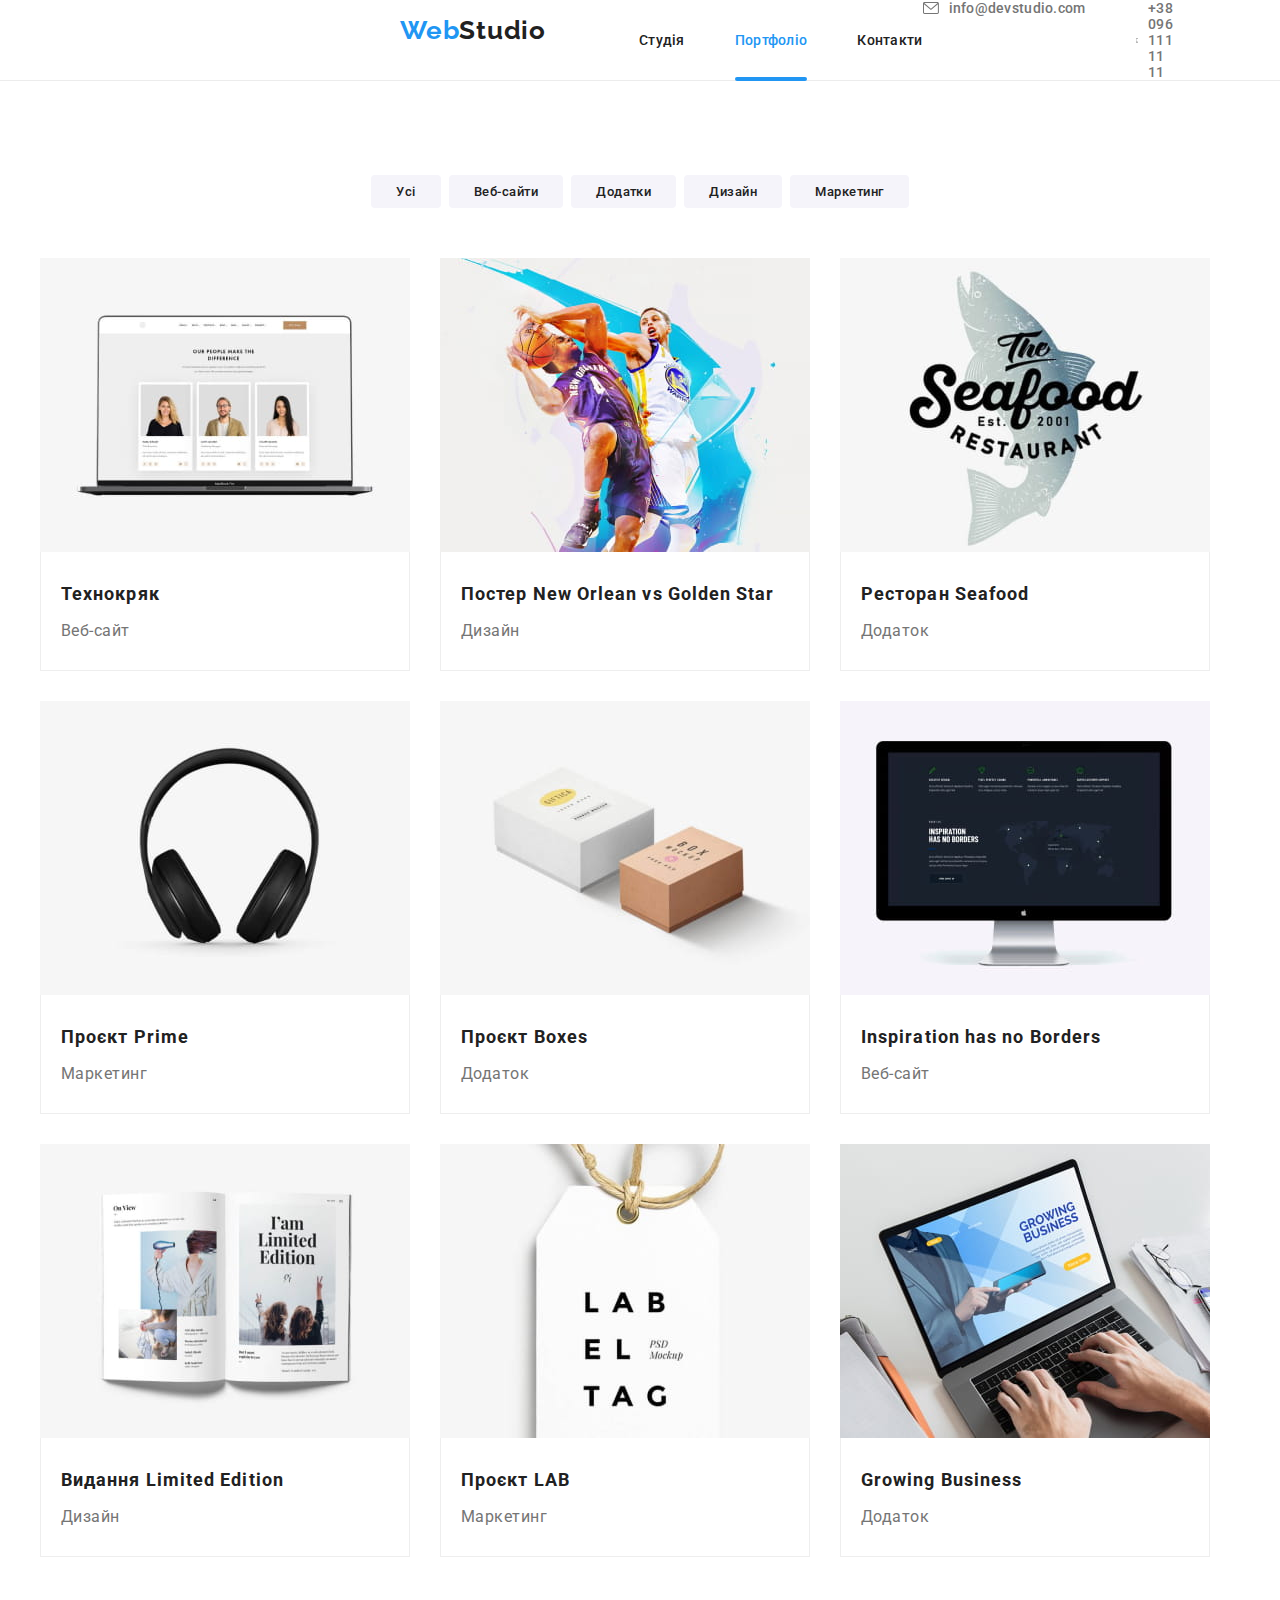
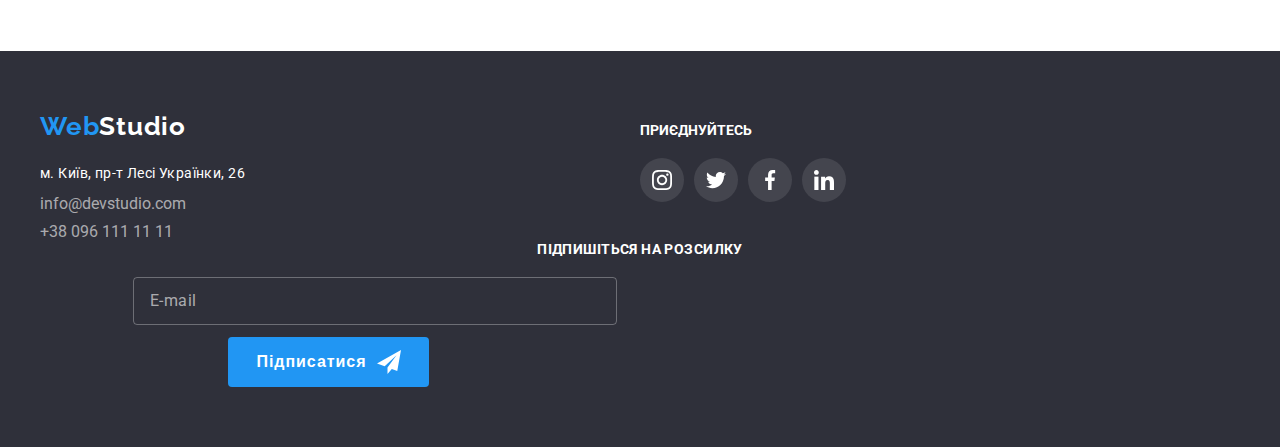
==== commit 14026586: "тт" ====
--- a/portfolio.html
+++ b/portfolio.html
@@ -213,7 +213,7 @@
 <!-- Footer -->
 <footer class="footer">
       <div class="container footer-section">
-        <div>
+        <div class="footer-center">
           <a class="logo footer-logo link" href=""
             >Web<span class="logo__white">Studio</span></a
           >
--- a/css/styles.css
+++ b/css/styles.css
@@ -1,4 +1,4 @@
-:root{
+/* :root{
 --main-font: "Roboto", sans-serif;
 --secondary-font: "Raleway", sans-serif;
 --main-color: #212121;
@@ -7,7 +7,7 @@
 --brand-color: #2196F3;
 --icon-color: rgba(245, 244, 250, 1);
 --primary-transition: 250ms cubic-bezier(0.4, 0, 0.2, 1);
-}
+} */
 
 /* li {
     list-style-type: none;
--- a/css/main.min.css
+++ b/css/main.min.css
@@ -1,2 +1 @@
-:root{--main-font: "Roboto", sans-serif;--secondary-font: "Raleway", sans-serif;--main-color: #212121;--secondary-color: #757575;--background-color: #ffffff;--brand-color: #2196F3;--icon-color: rgba(245, 244, 250, 1);--primary-transition: 250ms cubic-bezier(0.4, 0, 0.2, 1)}.visualy-hidden{width:1px;height:1px;position:absolute;white-space:nowrap;overflow:hidden;border:0;-webkit-clip-path:inset(-50%);clip-path:inset(-50%)}body{color:var(--background-color);font-family:var(--main-font)}.logo{color:var(--brand-color);font-family:var(--secondary-font);font-size:26px;font-weight:700;letter-spacing:.78px;line-height:normal;-webkit-transition:color var(--primary-transition); transition:color var(--primary-transition)}.logo__black{color:var(--main-color)}.logo__white{color:var(--background-color)}button{border:none}.container{width:1200px;padding-left:15px;padding-right:15px;margin-left:auto;margin-right:auto}li{list-style-type:none}img{display:block}*{margin:0;padding:0}main{display:block}section{padding-bottom:94px}.adress{font-style:normal}.list{list-style:none;margin:0;padding:0}.link{text-decoration:none}.link:hover,.link:focus{color:var(--brand-color);fill:var(--brand-color)}.portfolio-btn{display:-webkit-box;display:-ms-flexbox;display:flex;-webkit-box-pack:center;-ms-flex-pack:center;justify-content:center;gap:8px;margin-bottom:50px;list-style:none}.filter-btn{background-color:#f5f4fa;color:var(--main-color);padding:6px 22px;font-weight:500;line-height:1.6;letter-spacing:.48px;cursor:pointer;font-family:var(--main-font);border-radius:4px;-webkit-transition-property:background-color,color,-webkit-box-shadow;transition-property:background-color,color,-webkit-box-shadow;transition-property:background-color,color,box-shadow;transition-property:background-color,color,box-shadow,-webkit-box-shadow;-webkit-transition-duration:250ms;transition-duration:250ms;-webkit-transition-timing-function:cubic-bezier(0.4, 0, 0.2, 1);transition-timing-function:cubic-bezier(0.4, 0, 0.2, 1)}.filter-btn:hover,.filter-btn:focus{color:var(--background-color);background-color:#2196f3;-webkit-box-shadow:0px 2px 2px 0px rgba(0,0,0,.12),0px 1px 2px 0px rgba(0,0,0,.08),0px 3px 1px 0px rgba(0,0,0,.1);box-shadow:0px 2px 2px 0px rgba(0,0,0,.12),0px 1px 2px 0px rgba(0,0,0,.08),0px 3px 1px 0px rgba(0,0,0,.1)}.backdrop{position:fixed;top:0;left:0;width:100%;height:100%;background-color:rgba(0,0,0,.2);z-index:1;-webkit-transition:opacity var(--primary-transition),visibility var(--primary-transition);transition:opacity var(--primary-transition),visibility var(--primary-transition)}.backdrop.is-hidden{opacity:0;pointer-events:none;visibility:hidden}.modal{position:absolute;top:50%;left:50%;-webkit-transform:translate(-50%, -50%) scale(1);transform:translate(-50%, -50%) scale(1);background-color:var(--background-color);border-radius:4px;-webkit-box-shadow:0px 2px 1px 0px rgba(0,0,0,.2),0px 1px 1px 0px rgba(0,0,0,.14),0px 1px 3px 0px rgba(0,0,0,.12);box-shadow:0px 2px 1px 0px rgba(0,0,0,.2),0px 1px 1px 0px rgba(0,0,0,.14),0px 1px 3px 0px rgba(0,0,0,.12);width:528px;padding:40px;-webkit-transition:-webkit-transform var(--primary-transition);transition:-webkit-transform var(--primary-transition);transition:transform var(--primary-transition);transition:transform var(--primary-transition), -webkit-transform var(--primary-transition)}.modal__btn{position:absolute;top:8px;right:8px;cursor:pointer;background-color:var(--background-color);width:30px;height:30px;border-radius:50%;display:-webkit-box;display:-ms-flexbox;display:flex;-webkit-box-align:center;-ms-flex-align:center;align-items:center;-webkit-box-pack:center;-ms-flex-pack:center;justify-content:center;border:1px solid rgba(0,0,0,.1);-webkit-transition:background-color var(--primary-transition);transition:background-color var(--primary-transition)}.modal__btn:hover .btn__close,.modal__btn:focus .btn__close{fill:var(--brand-color)}.modal__text{color:var(--main-color);font-size:20px;font-weight:700;letter-spacing:.6px;display:-webkit-box;display:-ms-flexbox;display:flex;-webkit-box-pack:center;-ms-flex-pack:center;justify-content:center;margin-bottom:12px}.backdrop.is-hidden .modal{-webkit-transform:translate(-50%, -50%) scale(0.5);transform:translate(-50%, -50%) scale(0.5)}.btn__close{-webkit-transition:fill var(--primary-transition);transition:fill var(--primary-transition)}.modal-form{border-radius:4px;background:var(--background-color)}.modal__label input,.modal__label textarea{outline:rgba(0,0,0,0);-webkit-transition:border-color var(--primary-transition);transition:border-color var(--primary-transition)}.modal__label:focus-within svg{fill:#2196f3}.modal__input:focus-visible,.label__text:focus-visible{border-color:#2196f3}.modal__label:hover textarea,.modal__label:focus textarea,.modal__label:hover input,.modal__label:hover svg,.modal__label:focus input,.modal__label:focus svg{border-color:#2196f3;fill:#2196f3}.modal__label{color:var(--secondary-color);font-size:12px;font-weight:400;letter-spacing:.12px;display:-webkit-box;display:-ms-flexbox;display:flex;margin-bottom:10px;-webkit-box-orient:vertical;-webkit-box-direction:normal;-ms-flex-direction:column;flex-direction:column}.label{margin-top:4px;position:relative}.modal__input{width:448px;height:40px;-ms-flex-negative:0;flex-shrink:0;border-radius:4px;border:1px solid rgba(33,33,33,.2);padding-left:40px;cursor:pointer;-webkit-transition:border var(--primary-transition);transition:border var(--primary-transition)}.modal__icon{top:11px;bottom:11px;left:12px;position:absolute;cursor:pointer;-webkit-transition:fill var(--primary-transition);transition:fill var(--primary-transition)}.label__text{border-radius:4px;border:1px solid rgba(33,33,33,.2);padding:12px 16px;-ms-flex-negative:0;flex-shrink:0;color:var(--main-color);letter-spacing:.12px;resize:none;height:120px;-webkit-transition:border var(--primary-transition);transition:border var(--primary-transition);cursor:pointer}textarea::-webkit-input-placeholder{color:rgba(117,117,117,.5)}textarea::-moz-placeholder{color:rgba(117,117,117,.5)}textarea:-ms-input-placeholder{color:rgba(117,117,117,.5)}textarea::-ms-input-placeholder{color:rgba(117,117,117,.5)}textarea::placeholder{color:rgba(117,117,117,.5)}.modal__checkbox{color:var(--secondary-color);font-size:14px;letter-spacing:.42px;display:-webkit-box;display:-ms-flexbox;display:flex;-webkit-box-pack:center;-ms-flex-pack:center;justify-content:center;-webkit-box-align:center;-ms-flex-align:center;align-items:center;gap:8px;margin-top:20px;margin-bottom:30px}.checkbox:checked+.checkbox__vector .checkbox__vector-icon{opacity:1}.checkbox:checked+.checkbox__vector{background-color:var(--brand-color);outline:rgba(0,0,0,0)}.checkbox:focus+.checkbox__vector{outline:2px solid var(--brand-color)}.checkbox__vector{width:16px;height:15px;border-radius:2px;outline:2px solid var(--main-color);outline-offset:-2px;-webkit-transition:background-color var(--primary-transition);transition:background-color var(--primary-transition)}.checkbox__vector-icon{opacity:0;-webkit-transition:opacity var(--primary-transition);transition:opacity var(--primary-transition)}.agree__link{color:var(--brand-color);font-family:var(--main-font);font-size:14px;font-style:normal;font-weight:400;line-height:24px;letter-spacing:.42px;text-decoration-line:underline;cursor:pointer}.submit-btn{color:var(--background-color);width:200px;height:50px;margin:auto;display:-webkit-box;display:-ms-flexbox;display:flex;font-style:normal;font-weight:700;line-height:1.9px;letter-spacing:.96px;-webkit-box-pack:center;-ms-flex-pack:center;justify-content:center;-webkit-box-align:center;-ms-flex-align:center;align-items:center;border-radius:4px;background:var(--brand-color);-webkit-box-shadow:0px 4px 4px 0px rgba(0,0,0,.15);box-shadow:0px 4px 4px 0px rgba(0,0,0,.15);cursor:pointer;-webkit-transition:background-color var(--primary-transition);transition:background-color var(--primary-transition)}.submit-btn:hover,.submit-btn:focus,.btn:hover,.btn:focus{background-color:#188ce8}.btn{border-radius:4px;background:var(--brand-color);-webkit-box-shadow:0px 4px 4px 0px rgba(0,0,0,.15);box-shadow:0px 4px 4px 0px rgba(0,0,0,.15);color:var(--background-color);text-align:center;font-size:16px;font-weight:700;line-height:30px;letter-spacing:.96px;cursor:pointer;display:-webkit-box;display:-ms-flexbox;display:flex;margin:auto;padding:10px 32px}.btn:active{background-color:var(--brand-color)}.overlay{position:absolute;top:0;left:0;width:100%;height:100%;background:rgba(33,150,243,.9);padding:63px 24px;-webkit-transform:translatey(100%);transform:translatey(100%);-webkit-transition:-webkit-transform 250ms ease-in-out;transition:-webkit-transform 250ms ease-in-out;transition:transform 250ms ease-in-out;transition:transform 250ms ease-in-out, -webkit-transform 250ms ease-in-out;-webkit-transition-property:inherit;transition-property:inherit;-webkit-transition-timing-function:cubic-bezier(0.4, 0, 0.2, 1);transition-timing-function:cubic-bezier(0.4, 0, 0.2, 1)}.overlay__text{color:var(--background-color);font-family:var(--main-font);font-size:18px;font-weight:400;line-height:1.55;letter-spacing:.54px}.socials{display:-webkit-box;display:-ms-flexbox;display:flex;gap:10px;-webkit-box-pack:center;-ms-flex-pack:center;justify-content:center;margin-top:16px;list-style-type:none}.socials__link{display:-webkit-box;display:-ms-flexbox;display:flex;width:44px;height:44px;-webkit-box-pack:center;-ms-flex-pack:center;justify-content:center;-webkit-box-align:center;-ms-flex-align:center;align-items:center;border-radius:50%;-webkit-transition-property:background-color;transition-property:background-color;-webkit-transition-duration:250ms;transition-duration:250ms;-webkit-transition-timing-function:cubic-bezier(0.4, 0, 0.2, 1);transition-timing-function:cubic-bezier(0.4, 0, 0.2, 1)}.socials__link:hover,.socials__link:focus{background-color:var(--brand-color);fill:var(--background-color)}.socials__link:hover svg,.socials__link:focus svg{fill:var(--background-color)}.socials__icon{fill:#afb1b8;width:20px;height:20px;-webkit-transition-property:fill;transition-property:fill;-webkit-transition-duration:250ms;transition-duration:250ms;-webkit-transition-timing-function:cubic-bezier(0.4, 0, 0.2, 1);transition-timing-function:cubic-bezier(0.4, 0, 0.2, 1)}.sol-box{margin-left:70px}.sol-box__title{font-size:14px;font-weight:700;text-transform:uppercase;color:var(--background-color);margin-bottom:20px}.sol-box__list{gap:10px;display:-webkit-box;display:-ms-flexbox;display:flex}.sol-box__item{list-style-type:none}.sol-box__link{width:44px;height:44px;border-radius:50%;display:-webkit-box;display:-ms-flexbox;display:flex;-webkit-box-align:center;-ms-flex-align:center;align-items:center;-webkit-box-pack:center;-ms-flex-pack:center;justify-content:center;background-color:rgba(255,255,255,.1);-webkit-transition-property:background-color;transition-property:background-color;-webkit-transition-duration:250ms;transition-duration:250ms;-webkit-transition-timing-function:cubic-bezier(0.4, 0, 0.2, 1);transition-timing-function:cubic-bezier(0.4, 0, 0.2, 1)}.sol-box__icon{fill:#fff;width:20px;height:20px}.sol-box__link:hover,.sol-box__link:focus{background-color:var(--brand-color)}.submission-form{display:-webkit-box;display:-ms-flexbox;display:flex;gap:12px;width:100%;-webkit-box-align:center;-ms-flex-align:center;align-items:center}.submission{display:-webkit-box;display:-ms-flexbox;display:flex;-webkit-box-orient:vertical;-webkit-box-direction:normal;-ms-flex-direction:column;flex-direction:column;width:100%;margin-left:93px}.submission-title{color:var(--background-color);font-size:14px;font-weight:700;letter-spacing:.42px;text-transform:uppercase;margin-bottom:20px}.submission__email{width:100%;border-radius:4px;border:1px solid rgba(255,255,255,.3);background-color:rgba(0,0,0,0);padding:13px 16px;cursor:pointer;outline:rgba(0,0,0,0);color:var(--background-color);font-family:var(--main-font);font-size:16px;font-style:normal;font-weight:400;line-height:20px;letter-spacing:.48px}.submission__email:hover,.submission__email:focus{border-color:var(--brand-color)}.submission__email:focus-visible{border-color:var(--brand-color)}.submission__email::-webkit-input-placeholder{color:rgba(255,255,255,.6);font-family:var(--main-font);font-size:16px;font-style:normal;font-weight:400;line-height:20px;letter-spacing:.48px}.submission__email::-moz-placeholder{color:rgba(255,255,255,.6);font-family:var(--main-font);font-size:16px;font-style:normal;font-weight:400;line-height:20px;letter-spacing:.48px}.submission__email:-ms-input-placeholder{color:rgba(255,255,255,.6);font-family:var(--main-font);font-size:16px;font-style:normal;font-weight:400;line-height:20px;letter-spacing:.48px}.submission__email::-ms-input-placeholder{color:rgba(255,255,255,.6);font-family:var(--main-font);font-size:16px;font-style:normal;font-weight:400;line-height:20px;letter-spacing:.48px}.submission__email::placeholder{color:rgba(255,255,255,.6);font-family:var(--main-font);font-size:16px;font-style:normal;font-weight:400;line-height:20px;letter-spacing:.48px}.submission__btn{font-size:16px;font-style:normal;font-weight:700;line-height:30px;letter-spacing:.96px;border-radius:4px;background:var(--brand-color);color:var(--background-color);display:-webkit-box;display:-ms-flexbox;display:flex;-webkit-box-pack:center;-ms-flex-pack:center;justify-content:center;-webkit-box-align:center;-ms-flex-align:center;align-items:center;gap:10px;padding:10px 28px;cursor:pointer}.submission-form button:hover,.submission-form button:focus{background-color:#188ce8}.submission-form__icon{width:24px;height:24px;fill:#fff}.clients{padding-top:94px;padding-bottom:94px}.clients__title{color:var(--main-color);text-align:center;font-size:36px;font-weight:700;letter-spacing:1.08px;margin-top:0;margin-bottom:50px}.clients-list{display:-webkit-box;display:-ms-flexbox;display:flex;list-style:none;gap:30px}.clients__item{width:170px;height:92px;display:-webkit-box;display:-ms-flexbox;display:flex;-webkit-box-align:center;-ms-flex-align:center;align-items:center;-webkit-box-pack:center;-ms-flex-pack:center;justify-content:center}.clients__link{width:170px;height:92px;display:-webkit-box;display:-ms-flexbox;display:flex;-webkit-box-align:center;-ms-flex-align:center;align-items:center;-webkit-box-pack:center;-ms-flex-pack:center;justify-content:center;border-radius:4px;border:1px solid #afb1b8;-webkit-transition-property:border-color;transition-property:border-color;-webkit-transition-duration:250ms;transition-duration:250ms;-webkit-transition-timing-function:cubic-bezier(0.4, 0, 0.2, 1);transition-timing-function:cubic-bezier(0.4, 0, 0.2, 1)}.clients__icon{fill:#afb1b8;width:106px;height:60px;-webkit-transition-property:fill;transition-property:fill;-webkit-transition-duration:250ms;transition-duration:250ms;-webkit-transition-timing-function:cubic-bezier(0.4, 0, 0.2, 1);transition-timing-function:cubic-bezier(0.4, 0, 0.2, 1)}.clients__link:hover,.clients__icon:hover,.clients__link:focus,.clients__icon:focus{fill:var(--brand-color);border-color:var(--brand-color)}.footer-section{display:-webkit-box;display:-ms-flexbox;display:flex;-webkit-box-align:baseline;-ms-flex-align:baseline;align-items:baseline}.footer-logo{margin-bottom: 20px;display: block;}footer{background:#2f303a;padding:60px 0;margin:auto}.adress-list{white-space:nowrap}.adress__item{margin-bottom:9px;font-style:normal}.adress__link-white{color:var(--background-color);font-family:var(--main-font);font-size:14px;line-height:24px;letter-spacing:.42px}.adress__link{color:rgba(255,255,255,.6)}.adress__link,.adress__link-white{-webkit-transition-property:color;transition-property:color;-webkit-transition-duration:250ms;transition-duration:250ms;-webkit-transition-timing-function:cubic-bezier(0.4, 0, 0.2, 1);transition-timing-function:cubic-bezier(0.4, 0, 0.2, 1)}.header{border-bottom:1px solid #ececec}.header-section{display:-webkit-box;display:-ms-flexbox;display:flex;-webkit-box-align:center;-ms-flex-align:center;align-items:center}.nav{margin-left:93px}.nav-list{display:-webkit-box;display:-ms-flexbox;display:flex;-webkit-box-orient:horizontal;-webkit-box-direction:normal;-ms-flex-direction:row;flex-direction:row;-webkit-box-pack:start;-ms-flex-pack:start;justify-content:flex-start}.nav-list__item{color:var(--main-color);font-size:14px;font-weight:500;letter-spacing:.28px;margin-top:0;margin-right:50px}.nav-list__link{position:relative;color:var(--main-color);font-size:14px;font-weight:500;letter-spacing:.28px;margin-left:0;padding-top:32px;padding-bottom:32px;-webkit-transition-property:color;transition-property:color;-webkit-transition-duration:250ms;transition-duration:250ms;-webkit-transition-timing-function:cubic-bezier(0.4, 0, 0.2, 1);transition-timing-function:cubic-bezier(0.4, 0, 0.2, 1)}a.nav-list__link{display:block}.nav-list__item:last-child{margin-right:0}.contacts-list{display:-webkit-box;display:-ms-flexbox;display:flex;margin-left:auto;list-style-type:none}.contacts-list__item:first-child{margin-right:50px}.contacts-link{color:var(--secondary-color);font-size:14px;font-weight:500;letter-spacing:.28px;display:-webkit-box;display:-ms-flexbox;display:flex;-webkit-box-align:center;-ms-flex-align:center;align-items:center;-webkit-transition-property:color;transition-property:color;-webkit-transition-duration:250ms;transition-duration:250ms;-webkit-transition-timing-function:cubic-bezier(0.4, 0, 0.2, 1);transition-timing-function:cubic-bezier(0.4, 0, 0.2, 1)}.contacts-link__icon{fill:var(--secondary-color);margin-right:10px;-webkit-transition-property:fill;transition-property:fill;-webkit-transition-duration:250ms;transition-duration:250ms;-webkit-transition-timing-function:cubic-bezier(0.4, 0, 0.2, 1);transition-timing-function:cubic-bezier(0.4, 0, 0.2, 1)}.nav-list__link.current{color:var(--brand-color)}.current::after{content:"";position:absolute;left:0;bottom:0;display:block;width:100%;height:4px;background-color:var(--brand-color);border-radius:4px;margin-bottom:-1px}.contacts-link__icon:hover,.contacts-link__icon:focus{color:var(--brand-color);fill:var(--brand-color)}.job{padding-bottom:94px}.job-title{color:var(--main-color);text-align:center;font-size:36px;letter-spacing:1.08px;margin-bottom:50px}.job-list{display:-webkit-box;display:-ms-flexbox;display:flex;gap:30px;list-style:none}.job-list__item{position:relative;overflow:hidden}.job__info{position:absolute;bottom:0;right:0;left:0;padding-top:27px;padding-bottom:27px;background:rgba(47,48,58,.8);color:var(--background-color);text-align:center;font-size:14px;font-weight:700;line-height:normal;letter-spacing:.42px;text-transform:uppercase}.portfolio{padding-top:94px;padding-bottom:94px}.project{display:-webkit-box;display:-ms-flexbox;display:flex;-ms-flex-wrap:wrap;flex-wrap:wrap;gap:30px;list-style-type:none}.project__item{max-width:370px}.project__link{text-decoration:none;display:block;-webkit-transition-property:-webkit-box-shadow;transition-property:-webkit-box-shadow;transition-property:box-shadow;transition-property:box-shadow, -webkit-box-shadow;-webkit-transition-duration:250ms;transition-duration:250ms;-webkit-transition-timing-function:cubic-bezier(0.4, 0, 0.2, 1);transition-timing-function:cubic-bezier(0.4, 0, 0.2, 1)}.project a:hover,.project a:focus{-webkit-box-shadow:1px 4px 6px 0px rgba(0,0,0,.16),0px 4px 4px 0px rgba(0,0,0,.06),0px 1px 1px 0px rgba(0,0,0,.12);box-shadow:1px 4px 6px 0px rgba(0,0,0,.16),0px 4px 4px 0px rgba(0,0,0,.06),0px 1px 1px 0px rgba(0,0,0,.12)}.card-box{position:relative;overflow:hidden}.project__link:hover .overlay{-webkit-transform:translatey(0);transform:translatey(0)}.project__name{padding:24px 20px;border-bottom:1px solid #eee;border-left:1px solid #eee;border-right:1px solid #eee}.project__title{color:var(--main-color);font-family:var(--main-font);font-size:18px;line-height:2;letter-spacing:1.08px;margin-bottom:4px}.project__work{color:var(--secondary-color);font-family:var(--main-font);line-height:30px;letter-spacing:.48px}.section-1{background-image:-webkit-gradient(linear, left top, left bottom, from(rgba(47, 48, 58, 0.4)), to(rgba(47, 48, 58, 0.4))),url(../images/hero/Img.png);background-image:linear-gradient(rgba(47, 48, 58, 0.4), rgba(47, 48, 58, 0.4)),url(../images/hero/Img.png);background-color:#2f303a;padding-top:200px;padding-bottom:200px;max-width:1600px;display:-webkit-box;display:-ms-flexbox;display:flex;margin:auto}.main-title{width:696px;color:var(--background-color);text-align:center;font-size:44px;font-weight:900;line-height:1.3;letter-spacing:2.64px;text-transform:uppercase;margin:auto;margin-bottom:30px}.section-2{padding-top:94px}.section-2__list{display:-webkit-inline-box;display:-ms-inline-flexbox;display:inline-flex;margin:0;gap:30px;padding-left:0;list-style:none}.section-2__border{background-color:var(--icon-color);width:270px;height:120px;border-radius:4px;margin-bottom:30px;display:-webkit-box;display:-ms-flexbox;display:flex;-webkit-box-align:center;-ms-flex-align:center;align-items:center;-webkit-box-pack:center;-ms-flex-pack:center;justify-content:center}.section-2__title{color:var(--main-color);font-size:14px;letter-spacing:.42px;margin-bottom:10px}.section-2__text{width:270px;color:var(--secondary-color);font-size:14px;line-height:1.7;letter-spacing:.42px}.section-2__text2{color:var(--secondary-color);font-size:14px;line-height:1.7;letter-spacing:.42px}.team{background:#f5f4fa;padding-top:94px;padding-bottom:94px}.team__title{color:var(--main-color);text-align:center;font-size:36px;letter-spacing:1.08px;margin-bottom:50px}.team-list{display:-webkit-box;display:-ms-flexbox;display:flex;gap:30px;list-style-type:none}.team__item{display:block;border-radius:0px 0px 4px 4px;background:#fff;-webkit-box-shadow:0px 2px 1px 0px rgba(0,0,0,.2),0px 1px 1px 0px rgba(0,0,0,.14),0px 1px 3px 0px rgba(0,0,0,.12);box-shadow:0px 2px 1px 0px rgba(0,0,0,.2),0px 1px 1px 0px rgba(0,0,0,.14),0px 1px 3px 0px rgba(0,0,0,.12)}.team__text{padding-top:30px;padding-bottom:30px}.team__text-name{color:var(--main-color);text-align:center;font-size:16px;font-weight:500;letter-spacing:.48px;margin-top:0;margin-bottom:10px}.team__position{color:var(--secondary-color);text-align:center;letter-spacing:.48px}/*# sourceMappingURL=main.min.css.map */
-:root{--main-font: "Roboto", sans-serif;--secondary-font: "Raleway", sans-serif;--main-color: #212121;--secondary-color: #757575;--background-color: #ffffff;--brand-color: #2196F3;--icon-color: rgba(245, 244, 250, 1);--primary-transition: 250ms cubic-bezier(0.4, 0, 0.2, 1)}.visualy-hidden{width:1px;height:1px;position:absolute;white-space:nowrap;overflow:hidden;border:0;-webkit-clip-path:inset(-50%);clip-path:inset(-50%)}body{color:var(--background-color);font-family:var(--main-font)}.logo{color:var(--brand-color);font-family:var(--secondary-font);font-size:26px;font-weight:700;letter-spacing:.78px;line-height:normal;-webkit-transition:color var(--primary-transition); transition:color var(--primary-transition)}.logo__black{color:var(--main-color)}.logo__white{color:var(--background-color)}button{border:none}.container{width:1200px;padding-left:15px;padding-right:15px;margin-left:auto;margin-right:auto}li{list-style-type:none}img{display:block}*{margin:0;padding:0}main{display:block}section{padding-bottom:94px}.adress{font-style:normal}.list{list-style:none;margin:0;padding:0}.link{text-decoration:none}.link:hover,.link:focus{color:var(--brand-color);fill:var(--brand-color)}.portfolio-btn{display:-webkit-box;display:-ms-flexbox;display:flex;-webkit-box-pack:center;-ms-flex-pack:center;justify-content:center;gap:8px;margin-bottom:50px;list-style:none}.filter-btn{background-color:#f5f4fa;color:var(--main-color);padding:6px 22px;font-weight:500;line-height:1.6;letter-spacing:.48px;cursor:pointer;font-family:var(--main-font);border-radius:4px;-webkit-transition-property:background-color,color,-webkit-box-shadow;transition-property:background-color,color,-webkit-box-shadow;transition-property:background-color,color,box-shadow;transition-property:background-color,color,box-shadow,-webkit-box-shadow;-webkit-transition-duration:250ms;transition-duration:250ms;-webkit-transition-timing-function:cubic-bezier(0.4, 0, 0.2, 1);transition-timing-function:cubic-bezier(0.4, 0, 0.2, 1)}.filter-btn:hover,.filter-btn:focus{color:var(--background-color);background-color:#2196f3;-webkit-box-shadow:0px 2px 2px 0px rgba(0,0,0,.12),0px 1px 2px 0px rgba(0,0,0,.08),0px 3px 1px 0px rgba(0,0,0,.1);box-shadow:0px 2px 2px 0px rgba(0,0,0,.12),0px 1px 2px 0px rgba(0,0,0,.08),0px 3px 1px 0px rgba(0,0,0,.1)}.backdrop{position:fixed;top:0;left:0;width:100%;height:100%;background-color:rgba(0,0,0,.2);z-index:1;-webkit-transition:opacity var(--primary-transition),visibility var(--primary-transition);transition:opacity var(--primary-transition),visibility var(--primary-transition)}.backdrop.is-hidden{opacity:0;pointer-events:none;visibility:hidden}.modal{position:absolute;top:50%;left:50%;-webkit-transform:translate(-50%, -50%) scale(1);transform:translate(-50%, -50%) scale(1);background-color:var(--background-color);border-radius:4px;-webkit-box-shadow:0px 2px 1px 0px rgba(0,0,0,.2),0px 1px 1px 0px rgba(0,0,0,.14),0px 1px 3px 0px rgba(0,0,0,.12);box-shadow:0px 2px 1px 0px rgba(0,0,0,.2),0px 1px 1px 0px rgba(0,0,0,.14),0px 1px 3px 0px rgba(0,0,0,.12);width:528px;padding:40px;-webkit-transition:-webkit-transform var(--primary-transition);transition:-webkit-transform var(--primary-transition);transition:transform var(--primary-transition);transition:transform var(--primary-transition), -webkit-transform var(--primary-transition)}.modal__btn{position:absolute;top:8px;right:8px;cursor:pointer;background-color:var(--background-color);width:30px;height:30px;border-radius:50%;display:-webkit-box;display:-ms-flexbox;display:flex;-webkit-box-align:center;-ms-flex-align:center;align-items:center;-webkit-box-pack:center;-ms-flex-pack:center;justify-content:center;border:1px solid rgba(0,0,0,.1);-webkit-transition:background-color var(--primary-transition);transition:background-color var(--primary-transition)}.modal__btn:hover .btn__close,.modal__btn:focus .btn__close{fill:var(--brand-color)}.modal__text{color:var(--main-color);font-size:20px;font-weight:700;letter-spacing:.6px;display:-webkit-box;display:-ms-flexbox;display:flex;-webkit-box-pack:center;-ms-flex-pack:center;justify-content:center;margin-bottom:12px}.backdrop.is-hidden .modal{-webkit-transform:translate(-50%, -50%) scale(0.5);transform:translate(-50%, -50%) scale(0.5)}.btn__close{-webkit-transition:fill var(--primary-transition);transition:fill var(--primary-transition)}.modal-form{border-radius:4px;background:var(--background-color)}.modal__label input,.modal__label textarea{outline:rgba(0,0,0,0);-webkit-transition:border-color var(--primary-transition);transition:border-color var(--primary-transition)}.modal__label:focus-within svg{fill:#2196f3}.modal__input:focus-visible,.label__text:focus-visible{border-color:#2196f3}.modal__label:hover textarea,.modal__label:focus textarea,.modal__label:hover input,.modal__label:hover svg,.modal__label:focus input,.modal__label:focus svg{border-color:#2196f3;fill:#2196f3}.modal__label{color:var(--secondary-color);font-size:12px;font-weight:400;letter-spacing:.12px;display:-webkit-box;display:-ms-flexbox;display:flex;margin-bottom:10px;-webkit-box-orient:vertical;-webkit-box-direction:normal;-ms-flex-direction:column;flex-direction:column}.label{margin-top:4px;position:relative}.modal__input{width:448px;height:40px;-ms-flex-negative:0;flex-shrink:0;border-radius:4px;border:1px solid rgba(33,33,33,.2);padding-left:40px;cursor:pointer;-webkit-transition:border var(--primary-transition);transition:border var(--primary-transition)}.modal__icon{top:11px;bottom:11px;left:12px;position:absolute;cursor:pointer;-webkit-transition:fill var(--primary-transition);transition:fill var(--primary-transition)}.label__text{border-radius:4px;border:1px solid rgba(33,33,33,.2);padding:12px 16px;-ms-flex-negative:0;flex-shrink:0;color:var(--main-color);letter-spacing:.12px;resize:none;height:120px;-webkit-transition:border var(--primary-transition);transition:border var(--primary-transition);cursor:pointer}textarea::-webkit-input-placeholder{color:rgba(117,117,117,.5)}textarea::-moz-placeholder{color:rgba(117,117,117,.5)}textarea:-ms-input-placeholder{color:rgba(117,117,117,.5)}textarea::-ms-input-placeholder{color:rgba(117,117,117,.5)}textarea::placeholder{color:rgba(117,117,117,.5)}.modal__checkbox{color:var(--secondary-color);font-size:14px;letter-spacing:.42px;display:-webkit-box;display:-ms-flexbox;display:flex;-webkit-box-pack:center;-ms-flex-pack:center;justify-content:center;-webkit-box-align:center;-ms-flex-align:center;align-items:center;gap:8px;margin-top:20px;margin-bottom:30px}.checkbox:checked+.checkbox__vector .checkbox__vector-icon{opacity:1}.checkbox:checked+.checkbox__vector{background-color:var(--brand-color);outline:rgba(0,0,0,0)}.checkbox:focus+.checkbox__vector{outline:2px solid var(--brand-color)}.checkbox__vector{width:16px;height:15px;border-radius:2px;outline:2px solid var(--main-color);outline-offset:-2px;-webkit-transition:background-color var(--primary-transition);transition:background-color var(--primary-transition)}.checkbox__vector-icon{opacity:0;-webkit-transition:opacity var(--primary-transition);transition:opacity var(--primary-transition)}.agree__link{color:var(--brand-color);font-family:var(--main-font);font-size:14px;font-style:normal;font-weight:400;line-height:24px;letter-spacing:.42px;text-decoration-line:underline;cursor:pointer}.submit-btn{color:var(--background-color);width:200px;height:50px;margin:auto;display:-webkit-box;display:-ms-flexbox;display:flex;font-style:normal;font-weight:700;line-height:1.9px;letter-spacing:.96px;-webkit-box-pack:center;-ms-flex-pack:center;justify-content:center;-webkit-box-align:center;-ms-flex-align:center;align-items:center;border-radius:4px;background:var(--brand-color);-webkit-box-shadow:0px 4px 4px 0px rgba(0,0,0,.15);box-shadow:0px 4px 4px 0px rgba(0,0,0,.15);cursor:pointer;-webkit-transition:background-color var(--primary-transition);transition:background-color var(--primary-transition)}.submit-btn:hover,.submit-btn:focus,.btn:hover,.btn:focus{background-color:#188ce8}.btn{border-radius:4px;background:var(--brand-color);-webkit-box-shadow:0px 4px 4px 0px rgba(0,0,0,.15);box-shadow:0px 4px 4px 0px rgba(0,0,0,.15);color:var(--background-color);text-align:center;font-size:16px;font-weight:700;line-height:30px;letter-spacing:.96px;cursor:pointer;display:-webkit-box;display:-ms-flexbox;display:flex;margin:auto;padding:10px 32px}.btn:active{background-color:var(--brand-color)}.overlay{position:absolute;top:0;left:0;width:100%;height:100%;background:rgba(33,150,243,.9);padding:63px 24px;-webkit-transform:translatey(100%);transform:translatey(100%);-webkit-transition:-webkit-transform 250ms ease-in-out;transition:-webkit-transform 250ms ease-in-out;transition:transform 250ms ease-in-out;transition:transform 250ms ease-in-out, -webkit-transform 250ms ease-in-out;-webkit-transition-property:inherit;transition-property:inherit;-webkit-transition-timing-function:cubic-bezier(0.4, 0, 0.2, 1);transition-timing-function:cubic-bezier(0.4, 0, 0.2, 1)}.overlay__text{color:var(--background-color);font-family:var(--main-font);font-size:18px;font-weight:400;line-height:1.55;letter-spacing:.54px}.socials{display:-webkit-box;display:-ms-flexbox;display:flex;gap:10px;-webkit-box-pack:center;-ms-flex-pack:center;justify-content:center;margin-top:16px;list-style-type:none}.socials__link{display:-webkit-box;display:-ms-flexbox;display:flex;width:44px;height:44px;-webkit-box-pack:center;-ms-flex-pack:center;justify-content:center;-webkit-box-align:center;-ms-flex-align:center;align-items:center;border-radius:50%;-webkit-transition-property:background-color;transition-property:background-color;-webkit-transition-duration:250ms;transition-duration:250ms;-webkit-transition-timing-function:cubic-bezier(0.4, 0, 0.2, 1);transition-timing-function:cubic-bezier(0.4, 0, 0.2, 1)}.socials__link:hover,.socials__link:focus{background-color:var(--brand-color);fill:var(--background-color)}.socials__link:hover svg,.socials__link:focus svg{fill:var(--background-color)}.socials__icon{fill:#afb1b8;width:20px;height:20px;-webkit-transition-property:fill;transition-property:fill;-webkit-transition-duration:250ms;transition-duration:250ms;-webkit-transition-timing-function:cubic-bezier(0.4, 0, 0.2, 1);transition-timing-function:cubic-bezier(0.4, 0, 0.2, 1)}.sol-box{margin-left:70px}.sol-box__title{font-size:14px;font-weight:700;text-transform:uppercase;color:var(--background-color);margin-bottom:20px}.sol-box__list{gap:10px;display:-webkit-box;display:-ms-flexbox;display:flex}.sol-box__item{list-style-type:none}.sol-box__link{width:44px;height:44px;border-radius:50%;display:-webkit-box;display:-ms-flexbox;display:flex;-webkit-box-align:center;-ms-flex-align:center;align-items:center;-webkit-box-pack:center;-ms-flex-pack:center;justify-content:center;background-color:rgba(255,255,255,.1);-webkit-transition-property:background-color;transition-property:background-color;-webkit-transition-duration:250ms;transition-duration:250ms;-webkit-transition-timing-function:cubic-bezier(0.4, 0, 0.2, 1);transition-timing-function:cubic-bezier(0.4, 0, 0.2, 1)}.sol-box__icon{fill:#fff;width:20px;height:20px}.sol-box__link:hover,.sol-box__link:focus{background-color:var(--brand-color)}.submission-form{display:-webkit-box;display:-ms-flexbox;display:flex;gap:12px;width:100%;-webkit-box-align:center;-ms-flex-align:center;align-items:center}.submission{display:-webkit-box;display:-ms-flexbox;display:flex;-webkit-box-orient:vertical;-webkit-box-direction:normal;-ms-flex-direction:column;flex-direction:column;width:100%;margin-left:93px}.submission-title{color:var(--background-color);font-size:14px;font-weight:700;letter-spacing:.42px;text-transform:uppercase;margin-bottom:20px}.submission__email{width:100%;border-radius:4px;border:1px solid rgba(255,255,255,.3);background-color:rgba(0,0,0,0);padding:13px 16px;cursor:pointer;outline:rgba(0,0,0,0);color:var(--background-color);font-family:var(--main-font);font-size:16px;font-style:normal;font-weight:400;line-height:20px;letter-spacing:.48px}.submission__email:hover,.submission__email:focus{border-color:var(--brand-color)}.submission__email:focus-visible{border-color:var(--brand-color)}.submission__email::-webkit-input-placeholder{color:rgba(255,255,255,.6);font-family:var(--main-font);font-size:16px;font-style:normal;font-weight:400;line-height:20px;letter-spacing:.48px}.submission__email::-moz-placeholder{color:rgba(255,255,255,.6);font-family:var(--main-font);font-size:16px;font-style:normal;font-weight:400;line-height:20px;letter-spacing:.48px}.submission__email:-ms-input-placeholder{color:rgba(255,255,255,.6);font-family:var(--main-font);font-size:16px;font-style:normal;font-weight:400;line-height:20px;letter-spacing:.48px}.submission__email::-ms-input-placeholder{color:rgba(255,255,255,.6);font-family:var(--main-font);font-size:16px;font-style:normal;font-weight:400;line-height:20px;letter-spacing:.48px}.submission__email::placeholder{color:rgba(255,255,255,.6);font-family:var(--main-font);font-size:16px;font-style:normal;font-weight:400;line-height:20px;letter-spacing:.48px}.submission__btn{font-size:16px;font-style:normal;font-weight:700;line-height:30px;letter-spacing:.96px;border-radius:4px;background:var(--brand-color);color:var(--background-color);display:-webkit-box;display:-ms-flexbox;display:flex;-webkit-box-pack:center;-ms-flex-pack:center;justify-content:center;-webkit-box-align:center;-ms-flex-align:center;align-items:center;gap:10px;padding:10px 28px;cursor:pointer}.submission-form button:hover,.submission-form button:focus{background-color:#188ce8}.submission-form__icon{width:24px;height:24px;fill:#fff}.clients{padding-top:94px;padding-bottom:94px}.clients__title{color:var(--main-color);text-align:center;font-size:36px;font-weight:700;letter-spacing:1.08px;margin-top:0;margin-bottom:50px}.clients-list{display:-webkit-box;display:-ms-flexbox;display:flex;list-style:none;gap:30px}.clients__item{width:170px;height:92px;display:-webkit-box;display:-ms-flexbox;display:flex;-webkit-box-align:center;-ms-flex-align:center;align-items:center;-webkit-box-pack:center;-ms-flex-pack:center;justify-content:center}.clients__link{width:170px;height:92px;display:-webkit-box;display:-ms-flexbox;display:flex;-webkit-box-align:center;-ms-flex-align:center;align-items:center;-webkit-box-pack:center;-ms-flex-pack:center;justify-content:center;border-radius:4px;border:1px solid #afb1b8;-webkit-transition-property:border-color;transition-property:border-color;-webkit-transition-duration:250ms;transition-duration:250ms;-webkit-transition-timing-function:cubic-bezier(0.4, 0, 0.2, 1);transition-timing-function:cubic-bezier(0.4, 0, 0.2, 1)}.clients__icon{fill:#afb1b8;width:106px;height:60px;-webkit-transition-property:fill;transition-property:fill;-webkit-transition-duration:250ms;transition-duration:250ms;-webkit-transition-timing-function:cubic-bezier(0.4, 0, 0.2, 1);transition-timing-function:cubic-bezier(0.4, 0, 0.2, 1)}.clients__link:hover,.clients__icon:hover,.clients__link:focus,.clients__icon:focus{fill:var(--brand-color);border-color:var(--brand-color)}.footer-section{display:-webkit-box;display:-ms-flexbox;display:flex;-webkit-box-align:baseline;-ms-flex-align:baseline;align-items:baseline}.footer{background:#2f303a;padding:60px 0;margin:auto}.adress-list{white-space:nowrap}.adress__item{margin-bottom:9px;font-style:normal}.adress__link-white{color:var(--background-color);font-family:var(--main-font);font-size:14px;line-height:24px;letter-spacing:.42px}.adress__link{color:rgba(255,255,255,.6)}.adress__link,.adress__link-white{-webkit-transition-property:color;transition-property:color;-webkit-transition-duration:250ms;transition-duration:250ms;-webkit-transition-timing-function:cubic-bezier(0.4, 0, 0.2, 1);transition-timing-function:cubic-bezier(0.4, 0, 0.2, 1)}.header{border-bottom:1px solid #ececec}.header-section{display:-webkit-box;display:-ms-flexbox;display:flex;-webkit-box-align:center;-ms-flex-align:center;align-items:center}.nav{margin-left:93px}.nav-list{display:-webkit-box;display:-ms-flexbox;display:flex;-webkit-box-orient:horizontal;-webkit-box-direction:normal;-ms-flex-direction:row;flex-direction:row;-webkit-box-pack:start;-ms-flex-pack:start;justify-content:flex-start}.nav-list__item{color:var(--main-color);font-size:14px;font-weight:500;letter-spacing:.28px;margin-top:0;margin-right:50px}.nav-list__link{position:relative;color:var(--main-color);font-size:14px;font-weight:500;letter-spacing:.28px;margin-left:0;padding-top:32px;padding-bottom:32px;-webkit-transition-property:color;transition-property:color;-webkit-transition-duration:250ms;transition-duration:250ms;-webkit-transition-timing-function:cubic-bezier(0.4, 0, 0.2, 1);transition-timing-function:cubic-bezier(0.4, 0, 0.2, 1)}a.nav-list__link{display:block}.nav-list__item:last-child{margin-right:0}.contacts-list{display:-webkit-box;display:-ms-flexbox;display:flex;margin-left:auto;list-style-type:none}.contacts-list__item:first-child{margin-right:50px}.contacts-link{color:var(--secondary-color);font-size:14px;font-weight:500;letter-spacing:.28px;display:-webkit-box;display:-ms-flexbox;display:flex;-webkit-box-align:center;-ms-flex-align:center;align-items:center;-webkit-transition-property:color;transition-property:color;-webkit-transition-duration:250ms;transition-duration:250ms;-webkit-transition-timing-function:cubic-bezier(0.4, 0, 0.2, 1);transition-timing-function:cubic-bezier(0.4, 0, 0.2, 1)}.contacts-link__icon{fill:var(--secondary-color);margin-right:10px;-webkit-transition-property:fill;transition-property:fill;-webkit-transition-duration:250ms;transition-duration:250ms;-webkit-transition-timing-function:cubic-bezier(0.4, 0, 0.2, 1);transition-timing-function:cubic-bezier(0.4, 0, 0.2, 1)}.nav-list__link.current{color:var(--brand-color)}.current::after{content:"";position:absolute;left:0;bottom:0;display:block;width:100%;height:4px;background-color:var(--brand-color);border-radius:4px;margin-bottom:-1px}.contacts-link__icon:hover,.contacts-link__icon:focus{color:var(--brand-color);fill:var(--brand-color)}.job{padding-bottom:94px}.job-title{color:var(--main-color);text-align:center;font-size:36px;letter-spacing:1.08px;margin-bottom:50px}.job-list{display:-webkit-box;display:-ms-flexbox;display:flex;gap:30px;list-style:none}.job-list__item{position:relative;overflow:hidden}.job__info{position:absolute;bottom:0;right:0;left:0;padding-top:27px;padding-bottom:27px;background:rgba(47,48,58,.8);color:var(--background-color);text-align:center;font-size:14px;font-weight:700;line-height:normal;letter-spacing:.42px;text-transform:uppercase}.portfolio{padding-top:94px;padding-bottom:94px}.project{display:-webkit-box;display:-ms-flexbox;display:flex;-ms-flex-wrap:wrap;flex-wrap:wrap;gap:30px;list-style-type:none}.project__item{max-width:370px}.project__link{text-decoration:none;display:block;-webkit-transition-property:-webkit-box-shadow;transition-property:-webkit-box-shadow;transition-property:box-shadow;transition-property:box-shadow, -webkit-box-shadow;-webkit-transition-duration:250ms;transition-duration:250ms;-webkit-transition-timing-function:cubic-bezier(0.4, 0, 0.2, 1);transition-timing-function:cubic-bezier(0.4, 0, 0.2, 1)}.project a:hover,.project a:focus{-webkit-box-shadow:1px 4px 6px 0px rgba(0,0,0,.16),0px 4px 4px 0px rgba(0,0,0,.06),0px 1px 1px 0px rgba(0,0,0,.12);box-shadow:1px 4px 6px 0px rgba(0,0,0,.16),0px 4px 4px 0px rgba(0,0,0,.06),0px 1px 1px 0px rgba(0,0,0,.12)}.card-box{position:relative;overflow:hidden}.project__link:hover .overlay{-webkit-transform:translatey(0);transform:translatey(0)}.project__name{padding:24px 20px;border-bottom:1px solid #eee;border-left:1px solid #eee;border-right:1px solid #eee}.project__title{color:var(--main-color);font-family:var(--main-font);font-size:18px;line-height:2;letter-spacing:1.08px;margin-bottom:4px}.project__work{color:var(--secondary-color);font-family:var(--main-font);line-height:30px;letter-spacing:.48px}.section-1{background-image:-webkit-gradient(linear, left top, left bottom, from(rgba(47, 48, 58, 0.4)), to(rgba(47, 48, 58, 0.4))),url(../images/hero/Img.png);background-image:linear-gradient(rgba(47, 48, 58, 0.4), rgba(47, 48, 58, 0.4)),url(../images/hero/Img.png);background-color:#2f303a;padding-top:200px;padding-bottom:200px;max-width:1600px;display:-webkit-box;display:-ms-flexbox;display:flex;margin:auto}.main-title{width:696px;color:var(--background-color);text-align:center;font-size:44px;font-weight:900;line-height:1.3;letter-spacing:2.64px;text-transform:uppercase;margin:auto;margin-bottom:30px}.section-2{padding-top:94px}.section-2__list{display:-webkit-inline-box;display:-ms-inline-flexbox;display:inline-flex;margin:0;gap:30px;padding-left:0;list-style:none}.section-2__border{background-color:var(--icon-color);width:270px;height:120px;border-radius:4px;margin-bottom:30px;display:-webkit-box;display:-ms-flexbox;display:flex;-webkit-box-align:center;-ms-flex-align:center;align-items:center;-webkit-box-pack:center;-ms-flex-pack:center;justify-content:center}.section-2__title{color:var(--main-color);font-size:14px;letter-spacing:.42px;margin-bottom:10px}.section-2__text{width:270px;color:var(--secondary-color);font-size:14px;line-height:1.7;letter-spacing:.42px}.section-2__text2{color:var(--secondary-color);font-size:14px;line-height:1.7;letter-spacing:.42px}.team{background:#f5f4fa;padding-top:94px;padding-bottom:94px}.team__title{color:var(--main-color);text-align:center;font-size:36px;letter-spacing:1.08px;margin-bottom:50px}.team-list{display:-webkit-box;display:-ms-flexbox;display:flex;gap:30px;list-style-type:none}.team__item{display:block;border-radius:0px 0px 4px 4px;background:#fff;-webkit-box-shadow:0px 2px 1px 0px rgba(0,0,0,.2),0px 1px 1px 0px rgba(0,0,0,.14),0px 1px 3px 0px rgba(0,0,0,.12);box-shadow:0px 2px 1px 0px rgba(0,0,0,.2),0px 1px 1px 0px rgba(0,0,0,.14),0px 1px 3px 0px rgba(0,0,0,.12)}.team__text{padding-top:30px;padding-bottom:30px}.team__text-name{color:var(--main-color);text-align:center;font-size:16px;font-weight:500;letter-spacing:.48px;margin-top:0;margin-bottom:10px}.team__position{color:var(--secondary-color);text-align:center;letter-spacing:.48px}/*# sourceMappingURL=main.min.css.map */+:root{--main-font: "Roboto", sans-serif;--secondary-font: "Raleway", sans-serif;--main-color: #212121;--secondary-color: #757575;--background-color: #ffffff;--brand-color: #2196F3;--icon-color: rgba(245, 244, 250, 1);--primary-transition: 250ms cubic-bezier(0.4, 0, 0.2, 1)}.visualy-hidden{width:1px;height:1px;position:absolute;white-space:nowrap;overflow:hidden;border:0;-webkit-clip-path:inset(-50%);clip-path:inset(-50%)}body{color:var(--background-color);font-family:var(--main-font)}.logo{color:var(--brand-color);font-family:var(--secondary-font);font-size:26px;font-weight:700;letter-spacing:.78px;line-height:normal;-webkit-transition:color var(--primary-transition);transition:color var(--primary-transition);margin-bottom:20px;display:block}.logo__black{color:var(--main-color)}.logo__white{color:var(--background-color)}button{border:none}.container{padding-left:15px;padding-right:15px;margin-left:auto;margin-right:auto}@media screen and (min-width: 480px){.container{width:480px}}@media screen and (min-width: 768px){.container{width:768px}}@media screen and (min-width: 1200px){.container{width:1200px}}li{list-style-type:none}img{display:block}@media screen and (max-width: 480px){img{width:100%}}*{margin:0;padding:0}main{display:block}section{padding-bottom:94px}.adress{font-style:normal}.list{list-style:none;margin:0;padding:0}.link{text-decoration:none}.link:hover,.link:focus{color:var(--brand-color);fill:var(--brand-color)}.backdrop{position:fixed;top:0;left:0;width:100%;height:100%;background-color:rgba(0,0,0,.2);z-index:1;-webkit-transition:opacity var(--primary-transition),visibility var(--primary-transition);transition:opacity var(--primary-transition),visibility var(--primary-transition)}.backdrop.is-hidden{opacity:0;pointer-events:none;visibility:hidden}.modal{position:absolute;top:50%;left:50%;-webkit-transform:translate(-50%, -50%) scale(1);transform:translate(-50%, -50%) scale(1);background-color:var(--background-color);border-radius:4px;-webkit-box-shadow:0px 2px 1px 0px rgba(0,0,0,.2),0px 1px 1px 0px rgba(0,0,0,.14),0px 1px 3px 0px rgba(0,0,0,.12);box-shadow:0px 2px 1px 0px rgba(0,0,0,.2),0px 1px 1px 0px rgba(0,0,0,.14),0px 1px 3px 0px rgba(0,0,0,.12);width:528px;padding:40px;-webkit-transition:-webkit-transform var(--primary-transition);transition:-webkit-transform var(--primary-transition);transition:transform var(--primary-transition);transition:transform var(--primary-transition), -webkit-transform var(--primary-transition)}.modal__btn{position:absolute;top:8px;right:8px;cursor:pointer;background-color:var(--background-color);width:30px;height:30px;border-radius:50%;display:-webkit-box;display:-ms-flexbox;display:flex;-webkit-box-align:center;-ms-flex-align:center;align-items:center;-webkit-box-pack:center;-ms-flex-pack:center;justify-content:center;border:1px solid rgba(0,0,0,.1);-webkit-transition:background-color var(--primary-transition);transition:background-color var(--primary-transition)}.modal__btn:hover .btn__close,.modal__btn:focus .btn__close{fill:var(--brand-color)}.modal__text{color:var(--main-color);font-size:20px;font-weight:700;letter-spacing:.6px;display:-webkit-box;display:-ms-flexbox;display:flex;-webkit-box-pack:center;-ms-flex-pack:center;justify-content:center;margin-bottom:12px}.modal__label input,.modal__label textarea{outline:rgba(0,0,0,0);-webkit-transition:border-color var(--primary-transition);transition:border-color var(--primary-transition)}.modal__label:focus-within svg{fill:#2196f3}.modal__input:focus-visible,.modal__text:focus-visible{border-color:#2196f3}.modal__label:hover textarea,.modal__label:focus textarea,.modal__label:hover input,.modal__label:hover svg,.modal__label:focus input,.modal__label:focus svg{border-color:#2196f3;fill:#2196f3}.modal__label{color:var(--secondary-color);font-size:12px;font-weight:400;letter-spacing:.12px;display:-webkit-box;display:-ms-flexbox;display:flex;margin-bottom:10px;-webkit-box-orient:vertical;-webkit-box-direction:normal;-ms-flex-direction:column;flex-direction:column}.modal__checkbox{color:var(--secondary-color);font-size:14px;letter-spacing:.42px;display:-webkit-box;display:-ms-flexbox;display:flex;-webkit-box-pack:center;-ms-flex-pack:center;justify-content:center;-webkit-box-align:center;-ms-flex-align:center;align-items:center;gap:8px;margin-top:20px;margin-bottom:30px}.modal__input{width:448px;height:40px;-ms-flex-negative:0;flex-shrink:0;border-radius:4px;border:1px solid rgba(33,33,33,.2);padding-left:40px;cursor:pointer;-webkit-transition:border var(--primary-transition);transition:border var(--primary-transition)}.modal__icon{top:11px;bottom:11px;left:12px;position:absolute;cursor:pointer;-webkit-transition:fill var(--primary-transition);transition:fill var(--primary-transition)}.backdrop.is-hidden .modal{-webkit-transform:translate(-50%, -50%) scale(0.5);transform:translate(-50%, -50%) scale(0.5)}.btn__close{-webkit-transition:fill var(--primary-transition);transition:fill var(--primary-transition)}.modal-form{border-radius:4px;background:var(--background-color)}.label{margin-top:4px;position:relative}.label__text{border-radius:4px;border:1px solid rgba(33,33,33,.2);padding:12px 16px;-ms-flex-negative:0;flex-shrink:0;color:var(--main-color);letter-spacing:.12px;resize:none;height:120px;-webkit-transition:border var(--primary-transition);transition:border var(--primary-transition);cursor:pointer}textarea::-webkit-input-placeholder{color:rgba(117,117,117,.5)}textarea::-moz-placeholder{color:rgba(117,117,117,.5)}textarea:-ms-input-placeholder{color:rgba(117,117,117,.5)}textarea::-ms-input-placeholder{color:rgba(117,117,117,.5)}textarea::placeholder{color:rgba(117,117,117,.5)}.checkbox:checked+.checkbox__vector .checkbox__vector-icon{opacity:1}.checkbox:checked+.checkbox__vector{background-color:var(--brand-color);outline:rgba(0,0,0,0)}.checkbox:focus+.checkbox__vector{outline:2px solid var(--brand-color)}.checkbox__vector{width:16px;height:15px;border-radius:2px;outline:2px solid var(--main-color);outline-offset:-2px;-webkit-transition:background-color var(--primary-transition);transition:background-color var(--primary-transition)}.checkbox__vector__vector-icon{opacity:0;-webkit-transition:opacity var(--primary-transition);transition:opacity var(--primary-transition)}.agree__link{color:var(--brand-color);font-family:var(--main-font);font-size:14px;font-style:normal;font-weight:400;line-height:24px;letter-spacing:.42px;text-decoration-line:underline;cursor:pointer}.submit-btn{color:var(--background-color);width:200px;height:50px;margin:auto;display:-webkit-box;display:-ms-flexbox;display:flex;font-style:normal;font-weight:700;line-height:1.9px;letter-spacing:.96px;-webkit-box-pack:center;-ms-flex-pack:center;justify-content:center;-webkit-box-align:center;-ms-flex-align:center;align-items:center;border-radius:4px;background:var(--brand-color);-webkit-box-shadow:0px 4px 4px 0px rgba(0,0,0,.15);box-shadow:0px 4px 4px 0px rgba(0,0,0,.15);cursor:pointer;-webkit-transition:background-color var(--primary-transition);transition:background-color var(--primary-transition)}.submit-btn:hover,.submit-btn:focus,.btn:hover,.btn:focus{background-color:#188ce8}.btn{border-radius:4px;background:var(--brand-color);-webkit-box-shadow:0px 4px 4px 0px rgba(0,0,0,.15);box-shadow:0px 4px 4px 0px rgba(0,0,0,.15);color:var(--background-color);text-align:center;font-size:16px;font-weight:700;line-height:30px;letter-spacing:.96px;cursor:pointer;display:-webkit-box;display:-ms-flexbox;display:flex;margin:auto;padding:10px 32px}.btn:active{background-color:var(--brand-color)}.overlay{position:absolute;top:0;left:0;width:100%;height:100%;background:rgba(33,150,243,.9);padding:63px 24px;-webkit-transform:translatey(100%);transform:translatey(100%);-webkit-transition:-webkit-transform 250ms ease-in-out;transition:-webkit-transform 250ms ease-in-out;transition:transform 250ms ease-in-out;transition:transform 250ms ease-in-out, -webkit-transform 250ms ease-in-out;-webkit-transition-property:inherit;transition-property:inherit;-webkit-transition-timing-function:cubic-bezier(0.4, 0, 0.2, 1);transition-timing-function:cubic-bezier(0.4, 0, 0.2, 1)}.overlay__text{color:var(--background-color);font-family:var(--main-font);font-size:18px;font-weight:400;line-height:1.55;letter-spacing:.54px}.portfolio-btn{display:-webkit-box;display:-ms-flexbox;display:flex;-webkit-box-pack:center;-ms-flex-pack:center;justify-content:center;gap:8px;margin-bottom:50px;list-style:none}@media screen and (max-width: 480px){.portfolio-btn{-ms-flex-wrap:wrap;flex-wrap:wrap;-webkit-box-pack:start;-ms-flex-pack:start;justify-content:flex-start}}@media screen and (min-width: 480px)and (max-width: 768px){.project__link{width:450px}}.filter-btn{background-color:#f5f4fa;color:var(--main-color);padding:6px 25px;font-weight:500;line-height:1.6;letter-spacing:.48px;cursor:pointer;font-family:var(--main-font);border-radius:4px;-webkit-transition-property:background-color,color,-webkit-box-shadow;transition-property:background-color,color,-webkit-box-shadow;transition-property:background-color,color,box-shadow;transition-property:background-color,color,box-shadow,-webkit-box-shadow;-webkit-transition-duration:250ms;transition-duration:250ms;-webkit-transition-timing-function:cubic-bezier(0.4, 0, 0.2, 1);transition-timing-function:cubic-bezier(0.4, 0, 0.2, 1)}.filter-btn:hover,.filter-btn:focus{color:var(--background-color);background-color:#2196f3;-webkit-box-shadow:0px 2px 2px 0px rgba(0,0,0,.12),0px 1px 2px 0px rgba(0,0,0,.08),0px 3px 1px 0px rgba(0,0,0,.1);box-shadow:0px 2px 2px 0px rgba(0,0,0,.12),0px 1px 2px 0px rgba(0,0,0,.08),0px 3px 1px 0px rgba(0,0,0,.1)}.socials{display:-webkit-box;display:-ms-flexbox;display:flex;gap:10px;-webkit-box-pack:center;-ms-flex-pack:center;justify-content:center;margin-top:16px;list-style-type:none}.socials__link{display:-webkit-box;display:-ms-flexbox;display:flex;width:44px;height:44px;-webkit-box-pack:center;-ms-flex-pack:center;justify-content:center;-webkit-box-align:center;-ms-flex-align:center;align-items:center;border-radius:50%;-webkit-transition-property:background-color;transition-property:background-color;-webkit-transition-duration:250ms;transition-duration:250ms;-webkit-transition-timing-function:cubic-bezier(0.4, 0, 0.2, 1);transition-timing-function:cubic-bezier(0.4, 0, 0.2, 1)}.socials__link:hover,.socials__link:focus{background-color:var(--brand-color);fill:var(--background-color)}.socials__icon{fill:#afb1b8;width:20px;height:20px;-webkit-transition-property:fill;transition-property:fill;-webkit-transition-duration:250ms;transition-duration:250ms;-webkit-transition-timing-function:cubic-bezier(0.4, 0, 0.2, 1);transition-timing-function:cubic-bezier(0.4, 0, 0.2, 1)}.socials__icon:hover,.socials__icon:focus{fill:var(--background-color)}@media screen and (min-width: 1200px){.sol-box{margin-left:auto;margin-right:auto}}.sol-box__title{font-size:14px;font-weight:700;text-transform:uppercase;color:var(--background-color);margin-bottom:20px}@media screen and (max-width: 1200px){.sol-box__title{text-align:center;margin-top:0}}.sol-box__list{gap:10px;display:-webkit-box;display:-ms-flexbox;display:flex}.sol-box__item{list-style-type:none}.sol-box__link{width:44px;height:44px;border-radius:50%;display:-webkit-box;display:-ms-flexbox;display:flex;-webkit-box-align:center;-ms-flex-align:center;align-items:center;-webkit-box-pack:center;-ms-flex-pack:center;justify-content:center;background-color:rgba(255,255,255,.1);-webkit-transition-property:background-color;transition-property:background-color;-webkit-transition-duration:250ms;transition-duration:250ms;-webkit-transition-timing-function:cubic-bezier(0.4, 0, 0.2, 1);transition-timing-function:cubic-bezier(0.4, 0, 0.2, 1)}.sol-box__icon{fill:#fff;width:20px;height:20px}.sol-box__link:hover,.sol-box__link:focus{background-color:var(--brand-color)}.submission-form{display:-webkit-box;display:-ms-flexbox;display:flex;gap:12px;width:100%;-webkit-box-align:center;-ms-flex-align:center;align-items:center}@media screen and (min-width: 480px){.submission-form{max-width:450px;-ms-flex-wrap:wrap;flex-wrap:wrap;-webkit-box-orient:vertical;-webkit-box-direction:normal;-ms-flex-direction:column;flex-direction:column}}.submission{display:-webkit-box;display:-ms-flexbox;display:flex;-webkit-box-orient:vertical;-webkit-box-direction:normal;-ms-flex-direction:column;flex-direction:column;width:100%}.submission__email{width:100%;border-radius:4px;border:1px solid rgba(255,255,255,.3);background-color:rgba(0,0,0,0);padding:13px 16px;cursor:pointer;outline:rgba(0,0,0,0);color:var(--background-color);font-size:16px;font-family:var(--main-font);font-weight:400;font-style:normal;letter-spacing:.48px;line-height:20px}@media screen and (min-width: 480px){.submission__email{min-width:450px}}@media screen and (min-width: 1200px){.submission__email{margin-left:93px}}.submission__email:hover,.submission__email:focus{border-color:var(--brand-color)}.submission__email:focus-visible{border-color:var(--brand-color)}.submission__email::-webkit-input-placeholder{font-family:var(--main-font);font-size:16px;font-style:normal;font-weight:400;line-height:20px;letter-spacing:.48px;color:rgba(255,255,255,.6)}.submission__email::-moz-placeholder{font-family:var(--main-font);font-size:16px;font-style:normal;font-weight:400;line-height:20px;letter-spacing:.48px;color:rgba(255,255,255,.6)}.submission__email:-ms-input-placeholder{font-family:var(--main-font);font-size:16px;font-style:normal;font-weight:400;line-height:20px;letter-spacing:.48px;color:rgba(255,255,255,.6)}.submission__email::-ms-input-placeholder{font-family:var(--main-font);font-size:16px;font-style:normal;font-weight:400;line-height:20px;letter-spacing:.48px;color:rgba(255,255,255,.6)}.submission__email::placeholder{font-family:var(--main-font);font-size:16px;font-style:normal;font-weight:400;line-height:20px;letter-spacing:.48px;color:rgba(255,255,255,.6)}.submission__btn{font-size:16px;font-style:normal;font-weight:700;line-height:30px;letter-spacing:.96px;border-radius:4px;background:var(--brand-color);color:var(--background-color);display:-webkit-box;display:-ms-flexbox;display:flex;-webkit-box-pack:center;-ms-flex-pack:center;justify-content:center;-webkit-box-align:center;-ms-flex-align:center;align-items:center;gap:10px;padding:10px 28px;cursor:pointer}.submission-title{color:var(--background-color);font-size:14px;font-weight:700;letter-spacing:.42px;text-transform:uppercase;margin-bottom:20px}@media screen and (min-width: 480px){.submission-title{text-align:center}}.submission-form button:hover,.submission-form button:focus{background-color:#188ce8}.submission-form__icon{width:24px;height:24px;fill:#fff}.clients{padding-top:94px;padding-bottom:94px}.clients__title{color:var(--main-color);text-align:center;font-size:36px;font-weight:700;letter-spacing:1.08px;margin-top:0;margin-bottom:50px}.clients__item{width:170px;height:92px;display:-webkit-box;display:-ms-flexbox;display:flex;-webkit-box-align:center;-ms-flex-align:center;align-items:center;-webkit-box-pack:center;-ms-flex-pack:center;justify-content:center}@media screen and (max-width: 480px){.clients__item{width:100%}}@media screen and (min-width: 480px){.clients__item{width:210px}}@media screen and (min-width: 768px){.clients__item{width:226px}}@media screen and (min-width: 1200px){.clients__item{width:170px}}.clients__link{width:170px;height:92px;display:-webkit-box;display:-ms-flexbox;display:flex;-webkit-box-align:center;-ms-flex-align:center;align-items:center;-webkit-box-pack:center;-ms-flex-pack:center;justify-content:center;border-radius:4px;border:1px solid #afb1b8;-webkit-transition:border-color var(--primary-transition);transition:border-color var(--primary-transition)}@media screen and (max-width: 480px){.clients__link{width:100%}}@media screen and (min-width: 480px){.clients__link{width:210px}}@media screen and (min-width: 768px){.clients__link{width:226px}}@media screen and (min-width: 1200px){.clients__link{width:170px}}.clients__icon{fill:#afb1b8;width:106px;height:60px;-webkit-transition:fill var(--primary-transition);transition:fill var(--primary-transition)}.clients__link:hover,.clients__icon:hover,.clients__link:focus,.clients__icon:focus{fill:var(--brand-color);border-color:var(--brand-color)}.clients-list{display:-webkit-box;display:-ms-flexbox;display:flex;list-style:none;gap:30px}@media screen and (max-width: 480px){.clients-list{width:450px;display:-webkit-box;display:-ms-flexbox;display:flex;-ms-flex-wrap:wrap;flex-wrap:wrap}}.footer-section{display:-webkit-box;display:-ms-flexbox;display:flex;-webkit-box-align:baseline;-ms-flex-align:baseline;align-items:baseline}@media screen and (min-width: 480px){.footer-section{-ms-flex-wrap:wrap;flex-wrap:wrap;-webkit-box-pack:center;-ms-flex-pack:center;justify-content:center;gap:60px 165px;-webkit-box-align:start;-ms-flex-align:start;align-items:flex-start}}@media screen and (min-width: 768px){.footer-section{-webkit-box-align:baseline;-ms-flex-align:baseline;align-items:baseline}}@media screen and (min-width: 1200px){.footer-section{gap:0}}@media screen and (max-width: 1200px){.footer-center{text-align:center}}.footer{background:#2f303a;padding:60px 0;margin:auto}.footer-logo{margin-bottom:20px;display:block}.adress-list{white-space:nowrap}.adress__item{margin-bottom:9px;font-style:normal}.adress__link-white{color:var(--background-color);font-family:var(--main-font);font-size:14px;line-height:24px;letter-spacing:.42px}.adress__link{color:rgba(255,255,255,.6)}.adress__link,.adress__link-white{-webkit-transition:color var(--primary-transition);transition:color var(--primary-transition)}.header{border-bottom:1px solid #ececec}.header-section{display:-webkit-box;display:-ms-flexbox;display:flex;-webkit-box-align:center;-ms-flex-align:center;align-items:center}@media screen and (min-width: 480px){.header-section{max-width:480px}}.nav{margin-left:93px}.nav-list{display:-webkit-box;display:-ms-flexbox;display:flex;-webkit-box-orient:horizontal;-webkit-box-direction:normal;-ms-flex-direction:row;flex-direction:row;-webkit-box-pack:start;-ms-flex-pack:start;justify-content:flex-start}.nav-list__item{color:var(--main-color);font-size:14px;font-weight:500;letter-spacing:.28px;margin-top:0;margin-right:50px}.nav-list__link{position:relative;color:var(--main-color);font-size:14px;font-weight:500;letter-spacing:.28px;margin-left:0;padding-top:32px;padding-bottom:32px;-webkit-transition:color var(--primary-transition);transition:color var(--primary-transition)}.nav-list__item:last-child{margin-right:0}a.nav-list__link{display:block}.contacts-list{display:-webkit-box;display:-ms-flexbox;display:flex;margin-left:auto;list-style-type:none}.contacts-list__item:first-child{margin-right:50px}.contacts-link{color:var(--secondary-color);font-size:14px;font-weight:500;letter-spacing:.28px;display:-webkit-box;display:-ms-flexbox;display:flex;-webkit-box-align:center;-ms-flex-align:center;align-items:center;-webkit-transition:color var(--primary-transition);transition:color var(--primary-transition)}.contacts-link__icon{fill:var(--secondary-color);margin-right:10px;-webkit-transition:fill var(--primary-transition);transition:fill var(--primary-transition)}.contacts-link__icon:hover,.contacts-link__icon:focus{color:var(--brand-color);fill:var(--brand-color)}.nav-list__link.current{color:var(--brand-color)}.current::after{content:"";position:absolute;left:0;bottom:0;display:block;width:100%;height:4px;background-color:var(--brand-color);border-radius:4px;margin-bottom:-1px}.job{padding-bottom:94px}@media screen and (max-width: 1200px){.job{display:none}}.job__info{position:absolute;bottom:0;right:0;left:0;padding-top:27px;padding-bottom:27px;background:rgba(47,48,58,.8);color:var(--background-color);text-align:center;font-size:14px;font-weight:700;line-height:normal;letter-spacing:.42px;text-transform:uppercase}.job-title{color:var(--main-color);text-align:center;font-size:36px;letter-spacing:1.08px;margin-bottom:50px}.job-list{display:-webkit-box;display:-ms-flexbox;display:flex;gap:30px;list-style:none}.job-list__item{position:relative;overflow:hidden}.portfolio{padding-top:94px;padding-bottom:94px}.project{display:-webkit-box;display:-ms-flexbox;display:flex;-ms-flex-wrap:wrap;flex-wrap:wrap;gap:30px;list-style-type:none}.project__item{max-width:370px}.project__link{text-decoration:none;display:block;-webkit-transition:-webkit-box-shadow var(--primary-transition);transition:-webkit-box-shadow var(--primary-transition);transition:box-shadow var(--primary-transition);transition:box-shadow var(--primary-transition), -webkit-box-shadow var(--primary-transition)}.project__link:hover,.project__link:focus{-webkit-box-shadow:1px 4px 6px 0px rgba(0,0,0,.16),0px 4px 4px 0px rgba(0,0,0,.06),0px 1px 1px 0px rgba(0,0,0,.12);box-shadow:1px 4px 6px 0px rgba(0,0,0,.16),0px 4px 4px 0px rgba(0,0,0,.06),0px 1px 1px 0px rgba(0,0,0,.12)}.project__link:hover .overlay{-webkit-transform:translatey(0);transform:translatey(0)}.project__name{padding:24px 20px;border-bottom:1px solid #eee;border-left:1px solid #eee;border-right:1px solid #eee}.project__title{color:var(--main-color);font-family:var(--main-font);font-size:18px;line-height:2;letter-spacing:1.08px;margin-bottom:4px}.project__work{color:var(--secondary-color);font-family:var(--main-font);line-height:30px;letter-spacing:.48px}.card-box{position:relative;overflow:hidden}.section-1{background-image:-webkit-gradient(linear, left top, left bottom, from(rgba(47, 48, 58, 0.4)), to(rgba(47, 48, 58, 0.4))),url(../images/hero/Img.png);background-image:linear-gradient(rgba(47, 48, 58, 0.4), rgba(47, 48, 58, 0.4)),url(../images/hero/Img.png);background-color:#2f303a;padding-top:200px;padding-bottom:200px;max-width:1600px;display:-webkit-box;display:-ms-flexbox;display:flex;margin:auto}@media screen and (max-width: 479px){.section-1{height:380px;background-image:-webkit-gradient(linear, left top, left bottom, from(rgba(47, 48, 58, 0.4)), to(rgba(47, 48, 58, 0.4))),url(../images/hero/Img-title-sm.jpg);background-image:linear-gradient(rgba(47, 48, 58, 0.4), rgba(47, 48, 58, 0.4)),url(../images/hero/Img-title-sm.jpg)}}@media screen and (max-width: 479px)and (min-device-pixel-ratio: 2),screen and (max-width: 479px)and (-webkit-min-device-pixel-ratio: 2),screen and (max-width: 479px)and (min-resolution: 192dpi),screen and (max-width: 479px)and (min-resolution: 2dppx){.section-1{background-image:-webkit-gradient(linear, left top, left bottom, from(rgba(47, 48, 58, 0.4)), to(rgba(47, 48, 58, 0.4))),url(../images/hero/Img-title-sm@x2.jpg);background-image:linear-gradient(rgba(47, 48, 58, 0.4), rgba(47, 48, 58, 0.4)),url(../images/hero/Img-title-sm@x2.jpg)}}@media screen and (min-width: 480px){.section-1{background-image:-webkit-gradient(linear, left top, left bottom, from(rgba(47, 48, 58, 0.4)), to(rgba(47, 48, 58, 0.4))),url(../images/hero/Img-title-sm.jpg);background-image:linear-gradient(rgba(47, 48, 58, 0.4), rgba(47, 48, 58, 0.4)),url(../images/hero/Img-title-sm.jpg);padding:118px 0}}@media screen and (min-width: 480px)and (min-device-pixel-ratio: 2),screen and (min-width: 480px)and (-webkit-min-device-pixel-ratio: 2),screen and (min-width: 480px)and (min-resolution: 192dpi),screen and (min-width: 480px)and (min-resolution: 2dppx){.section-1{background-image:-webkit-gradient(linear, left top, left bottom, from(rgba(47, 48, 58, 0.4)), to(rgba(47, 48, 58, 0.4))),url(../images/hero/Img-title-sm@2x.jpg);background-image:linear-gradient(rgba(47, 48, 58, 0.4), rgba(47, 48, 58, 0.4)),url(../images/hero/Img-title-sm@2x.jpg)}}@media screen and (min-width: 768px){.section-1{background-image:-webkit-gradient(linear, left top, left bottom, from(rgba(47, 48, 58, 0.4)), to(rgba(47, 48, 58, 0.4))),url(../images/hero/Img-title-md.jpg);background-image:linear-gradient(rgba(47, 48, 58, 0.4), rgba(47, 48, 58, 0.4)),url(../images/hero/Img-title-md.jpg)}}@media screen and (min-width: 768px)and (min-device-pixel-ratio: 2),screen and (min-width: 768px)and (-webkit-min-device-pixel-ratio: 2),screen and (min-width: 768px)and (min-resolution: 192dpi),screen and (min-width: 768px)and (min-resolution: 2dppx){.section-1{background-image:-webkit-gradient(linear, left top, left bottom, from(rgba(47, 48, 58, 0.4)), to(rgba(47, 48, 58, 0.4))),url(../images/hero/Img-title-md@x2.jpg);background-image:linear-gradient(rgba(47, 48, 58, 0.4), rgba(47, 48, 58, 0.4)),url(../images/hero/Img-title-md@x2.jpg)}}@media screen and (min-width: 1200px){.section-1{background-image:-webkit-gradient(linear, left top, left bottom, from(rgba(47, 48, 58, 0.4)), to(rgba(47, 48, 58, 0.4))),url(../images/hero/Img-title-lg.jpg);background-image:linear-gradient(rgba(47, 48, 58, 0.4), rgba(47, 48, 58, 0.4)),url(../images/hero/Img-title-lg.jpg);padding:200px 0;max-width:1600px;height:auto;background-repeat:no-repeat;background-position:center;background-size:cover;background-position:center}}@media screen and (min-width: 1200px)and (min-device-pixel-ratio: 2),screen and (min-width: 1200px)and (-webkit-min-device-pixel-ratio: 2),screen and (min-width: 1200px)and (min-resolution: 192dpi),screen and (min-width: 1200px)and (min-resolution: 2dppx){.section-1{background-image:-webkit-gradient(linear, left top, left bottom, from(rgba(47, 48, 58, 0.4)), to(rgba(47, 48, 58, 0.4))),url(../images/hero/Img-title-lg@x2.jpg);background-image:linear-gradient(rgba(47, 48, 58, 0.4), rgba(47, 48, 58, 0.4)),url(../images/hero/Img-title-lg@x2.jpg)}}.main-title{color:var(--background-color);text-align:center;font-size:44px;font-weight:900;line-height:1.3;letter-spacing:2.64px;text-transform:uppercase;margin:auto;margin-bottom:30px}@media screen and (max-width: 479px){.main-title{font-size:20px}}@media screen and (min-width: 480px){.main-title{font-size:26px;font-style:normal;font-weight:900;line-height:42px;letter-spacing:1.56px}}@media screen and (min-width: 768px){.main-title{font-size:26px}}@media screen and (min-width: 1200px){.main-title{padding-top:0;font-size:44px;letter-spacing:2.64px}}.section-2{padding-top:94px}@media screen and (max-width: 480px){.section-2{padding-top:60px}}@media screen and (max-width: 768px){.section-2{padding-top:60px}}.section-2__border{background-color:var(--icon-color);width:270px;height:120px;border-radius:4px;margin-bottom:30px;display:-webkit-box;display:-ms-flexbox;display:flex;-webkit-box-align:center;-ms-flex-align:center;align-items:center;-webkit-box-pack:center;-ms-flex-pack:center;justify-content:center}@media screen and (max-width: 480px){.section-2__border{width:100%}}@media screen and (min-width: 480px){.section-2__border{width:450px}}@media screen and (min-width: 768px){.section-2__border{width:354px}}@media screen and (min-width: 1200px){.section-2__border{width:270px}}.section-2__title{color:var(--main-color);font-size:14px;letter-spacing:.42px;margin-bottom:10px}@media screen and (max-width: 480px){.section-2__title{text-align:center}}@media screen and (min-width: 480px){.section-2__title{text-align:center}}@media screen and (min-width: 768px){.section-2__title{text-align:start}}.section-2__text{color:var(--secondary-color);font-size:14px;line-height:1.7;letter-spacing:.42px}.section-2__text2{color:var(--secondary-color);font-size:14px;line-height:1.7;letter-spacing:.42px}.section-2__list{display:-webkit-inline-box;display:-ms-inline-flexbox;display:inline-flex;margin:0;gap:30px;padding-left:0;list-style:none}@media screen and (max-width: 480px){.section-2__list{display:-webkit-box;display:-ms-flexbox;display:flex;-ms-flex-wrap:wrap;flex-wrap:wrap}}@media screen and (max-width: 480px){.section-2__item{width:100%}}@media screen and (min-width: 480px){.section-2__item{width:450px}}@media screen and (min-width: 768px){.section-2__item{width:354px}}@media screen and (min-width: 1200px){.section-2__item{width:270px}}.team{background:#f5f4fa;padding-top:94px;padding-bottom:94px}.team__title{color:var(--main-color);text-align:center;font-size:36px;letter-spacing:1.08px;margin-bottom:50px}.team__item{display:block;border-radius:0px 0px 4px 4px;background:#fff;-webkit-box-shadow:0px 2px 1px 0px rgba(0,0,0,.2),0px 1px 1px 0px rgba(0,0,0,.14),0px 1px 3px 0px rgba(0,0,0,.12);box-shadow:0px 2px 1px 0px rgba(0,0,0,.2),0px 1px 1px 0px rgba(0,0,0,.14),0px 1px 3px 0px rgba(0,0,0,.12)}@media screen and (max-width: 480px){.team__item{width:450px}}.team__text{padding-top:30px;padding-bottom:30px}.team__text-name{color:var(--main-color);text-align:center;font-size:16px;font-weight:500;letter-spacing:.48px;margin-top:0;margin-bottom:10px}.team__position{color:var(--secondary-color);text-align:center;letter-spacing:.48px}.team-list{display:-webkit-box;display:-ms-flexbox;display:flex;gap:30px;list-style-type:none}@media screen and (max-width: 480px){.team-list{width:450px;display:-webkit-box;display:-ms-flexbox;display:flex;-ms-flex-wrap:wrap;flex-wrap:wrap}}/*# sourceMappingURL=main.min.css.map */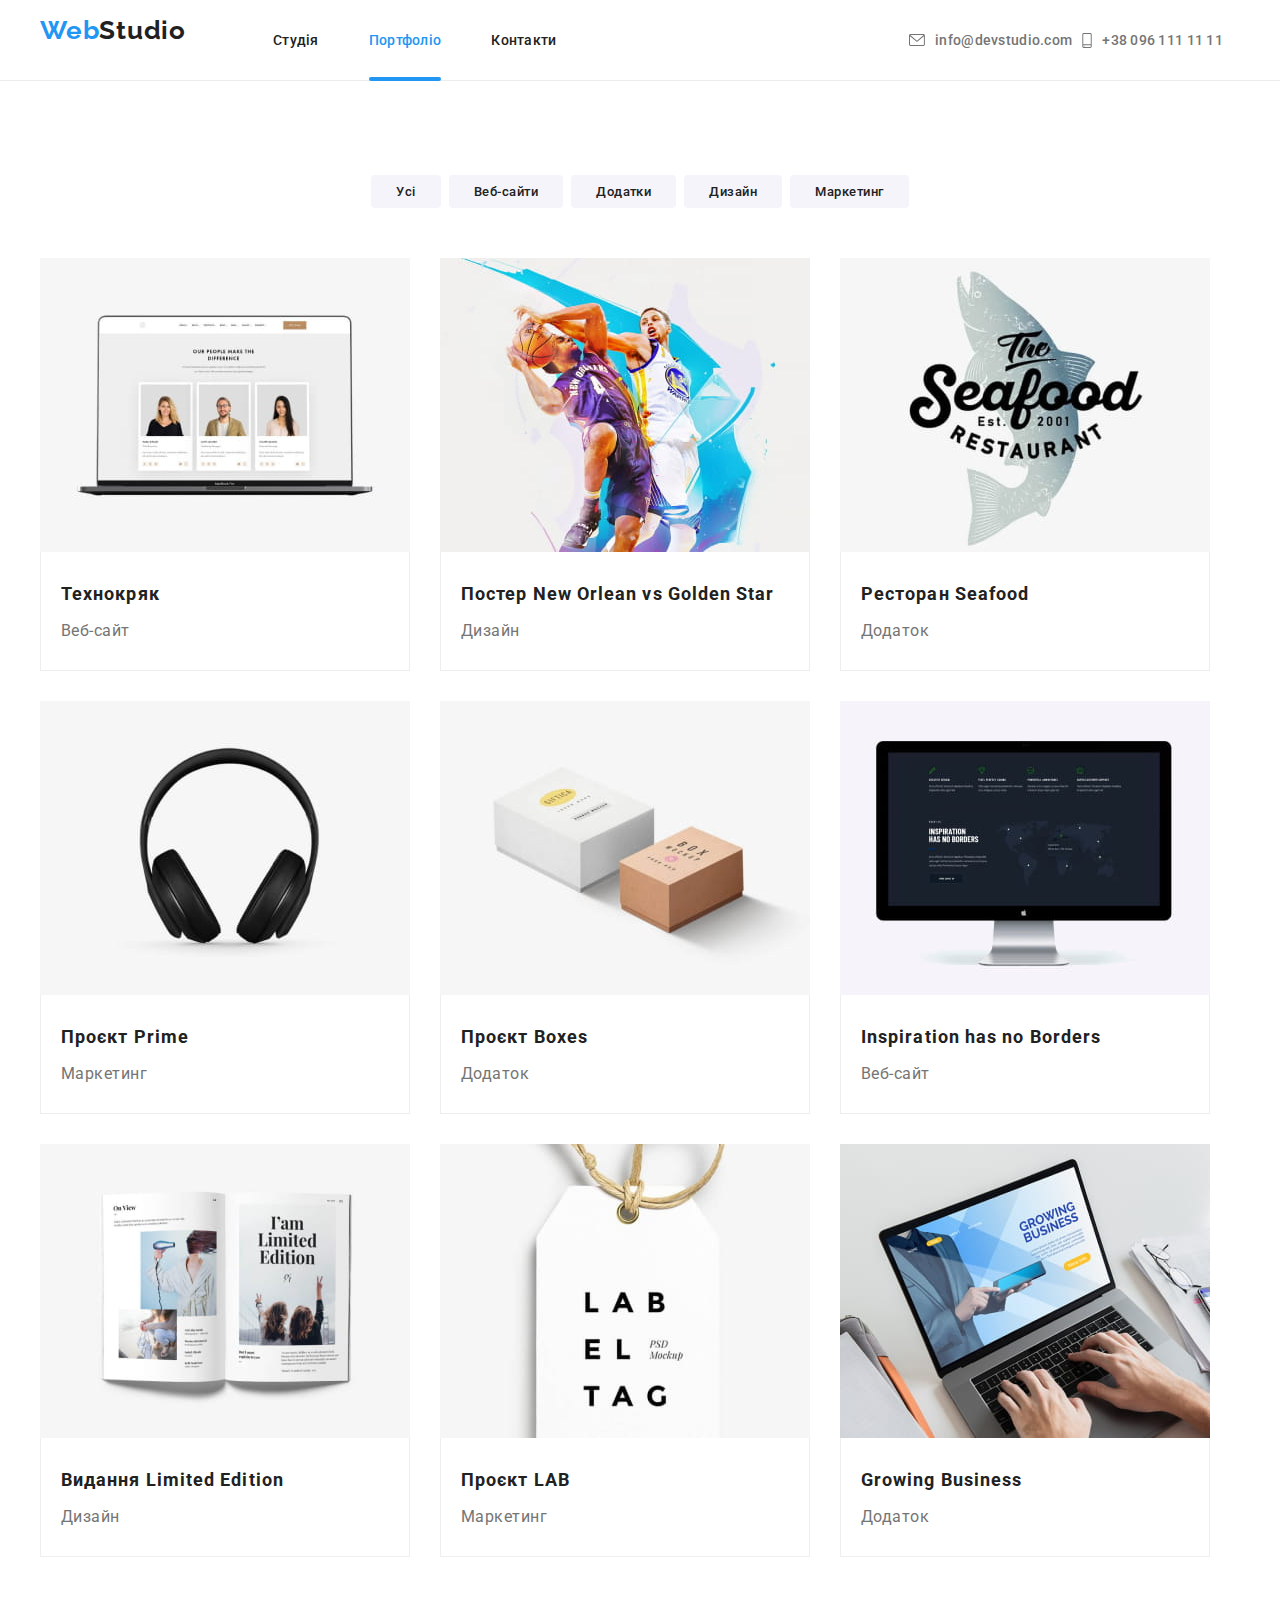
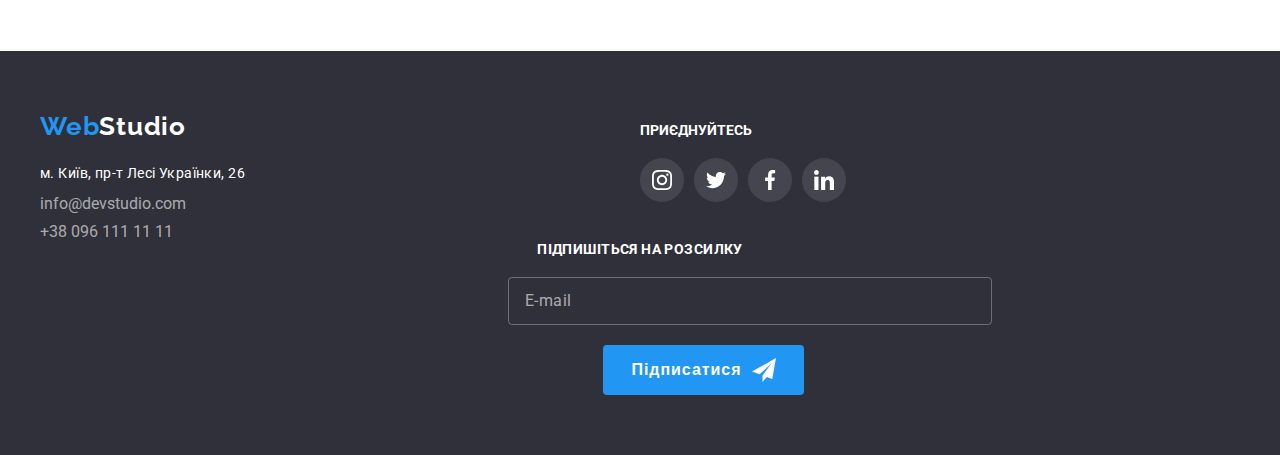
==== commit 96136c72: "Tablet" ====
--- a/portfolio.html
+++ b/portfolio.html
@@ -53,7 +53,7 @@
               info@devstudio.com</a
             >
           </li>
-          <li>
+          <li class="contacts-item-phone">
             <a class="contacts-link link" href="tel:+380961111111">
               <svg class="contacts-link__icon" width="10" height="15">
                 <use href="sprite.svg#phone"></use></svg>+38 096 111 11 11</a
--- a/css/main.min.css
+++ b/css/main.min.css
@@ -1 +1 @@
-:root{--main-font: "Roboto", sans-serif;--secondary-font: "Raleway", sans-serif;--main-color: #212121;--secondary-color: #757575;--background-color: #ffffff;--brand-color: #2196F3;--icon-color: rgba(245, 244, 250, 1);--primary-transition: 250ms cubic-bezier(0.4, 0, 0.2, 1)}.visualy-hidden{width:1px;height:1px;position:absolute;white-space:nowrap;overflow:hidden;border:0;-webkit-clip-path:inset(-50%);clip-path:inset(-50%)}body{color:var(--background-color);font-family:var(--main-font)}.logo{color:var(--brand-color);font-family:var(--secondary-font);font-size:26px;font-weight:700;letter-spacing:.78px;line-height:normal;-webkit-transition:color var(--primary-transition);transition:color var(--primary-transition);margin-bottom:20px;display:block}.logo__black{color:var(--main-color)}.logo__white{color:var(--background-color)}button{border:none}.container{padding-left:15px;padding-right:15px;margin-left:auto;margin-right:auto}@media screen and (min-width: 480px){.container{width:480px}}@media screen and (min-width: 768px){.container{width:768px}}@media screen and (min-width: 1200px){.container{width:1200px}}li{list-style-type:none}img{display:block}@media screen and (max-width: 480px){img{width:100%}}*{margin:0;padding:0}main{display:block}section{padding-bottom:94px}.adress{font-style:normal}.list{list-style:none;margin:0;padding:0}.link{text-decoration:none}.link:hover,.link:focus{color:var(--brand-color);fill:var(--brand-color)}.backdrop{position:fixed;top:0;left:0;width:100%;height:100%;background-color:rgba(0,0,0,.2);z-index:1;-webkit-transition:opacity var(--primary-transition),visibility var(--primary-transition);transition:opacity var(--primary-transition),visibility var(--primary-transition)}.backdrop.is-hidden{opacity:0;pointer-events:none;visibility:hidden}.modal{position:absolute;top:50%;left:50%;-webkit-transform:translate(-50%, -50%) scale(1);transform:translate(-50%, -50%) scale(1);background-color:var(--background-color);border-radius:4px;-webkit-box-shadow:0px 2px 1px 0px rgba(0,0,0,.2),0px 1px 1px 0px rgba(0,0,0,.14),0px 1px 3px 0px rgba(0,0,0,.12);box-shadow:0px 2px 1px 0px rgba(0,0,0,.2),0px 1px 1px 0px rgba(0,0,0,.14),0px 1px 3px 0px rgba(0,0,0,.12);width:528px;padding:40px;-webkit-transition:-webkit-transform var(--primary-transition);transition:-webkit-transform var(--primary-transition);transition:transform var(--primary-transition);transition:transform var(--primary-transition), -webkit-transform var(--primary-transition)}.modal__btn{position:absolute;top:8px;right:8px;cursor:pointer;background-color:var(--background-color);width:30px;height:30px;border-radius:50%;display:-webkit-box;display:-ms-flexbox;display:flex;-webkit-box-align:center;-ms-flex-align:center;align-items:center;-webkit-box-pack:center;-ms-flex-pack:center;justify-content:center;border:1px solid rgba(0,0,0,.1);-webkit-transition:background-color var(--primary-transition);transition:background-color var(--primary-transition)}.modal__btn:hover .btn__close,.modal__btn:focus .btn__close{fill:var(--brand-color)}.modal__text{color:var(--main-color);font-size:20px;font-weight:700;letter-spacing:.6px;display:-webkit-box;display:-ms-flexbox;display:flex;-webkit-box-pack:center;-ms-flex-pack:center;justify-content:center;margin-bottom:12px}.modal__label input,.modal__label textarea{outline:rgba(0,0,0,0);-webkit-transition:border-color var(--primary-transition);transition:border-color var(--primary-transition)}.modal__label:focus-within svg{fill:#2196f3}.modal__input:focus-visible,.modal__text:focus-visible{border-color:#2196f3}.modal__label:hover textarea,.modal__label:focus textarea,.modal__label:hover input,.modal__label:hover svg,.modal__label:focus input,.modal__label:focus svg{border-color:#2196f3;fill:#2196f3}.modal__label{color:var(--secondary-color);font-size:12px;font-weight:400;letter-spacing:.12px;display:-webkit-box;display:-ms-flexbox;display:flex;margin-bottom:10px;-webkit-box-orient:vertical;-webkit-box-direction:normal;-ms-flex-direction:column;flex-direction:column}.modal__checkbox{color:var(--secondary-color);font-size:14px;letter-spacing:.42px;display:-webkit-box;display:-ms-flexbox;display:flex;-webkit-box-pack:center;-ms-flex-pack:center;justify-content:center;-webkit-box-align:center;-ms-flex-align:center;align-items:center;gap:8px;margin-top:20px;margin-bottom:30px}.modal__input{width:448px;height:40px;-ms-flex-negative:0;flex-shrink:0;border-radius:4px;border:1px solid rgba(33,33,33,.2);padding-left:40px;cursor:pointer;-webkit-transition:border var(--primary-transition);transition:border var(--primary-transition)}.modal__icon{top:11px;bottom:11px;left:12px;position:absolute;cursor:pointer;-webkit-transition:fill var(--primary-transition);transition:fill var(--primary-transition)}.backdrop.is-hidden .modal{-webkit-transform:translate(-50%, -50%) scale(0.5);transform:translate(-50%, -50%) scale(0.5)}.btn__close{-webkit-transition:fill var(--primary-transition);transition:fill var(--primary-transition)}.modal-form{border-radius:4px;background:var(--background-color)}.label{margin-top:4px;position:relative}.label__text{border-radius:4px;border:1px solid rgba(33,33,33,.2);padding:12px 16px;-ms-flex-negative:0;flex-shrink:0;color:var(--main-color);letter-spacing:.12px;resize:none;height:120px;-webkit-transition:border var(--primary-transition);transition:border var(--primary-transition);cursor:pointer}textarea::-webkit-input-placeholder{color:rgba(117,117,117,.5)}textarea::-moz-placeholder{color:rgba(117,117,117,.5)}textarea:-ms-input-placeholder{color:rgba(117,117,117,.5)}textarea::-ms-input-placeholder{color:rgba(117,117,117,.5)}textarea::placeholder{color:rgba(117,117,117,.5)}.checkbox:checked+.checkbox__vector .checkbox__vector-icon{opacity:1}.checkbox:checked+.checkbox__vector{background-color:var(--brand-color);outline:rgba(0,0,0,0)}.checkbox:focus+.checkbox__vector{outline:2px solid var(--brand-color)}.checkbox__vector{width:16px;height:15px;border-radius:2px;outline:2px solid var(--main-color);outline-offset:-2px;-webkit-transition:background-color var(--primary-transition);transition:background-color var(--primary-transition)}.checkbox__vector__vector-icon{opacity:0;-webkit-transition:opacity var(--primary-transition);transition:opacity var(--primary-transition)}.agree__link{color:var(--brand-color);font-family:var(--main-font);font-size:14px;font-style:normal;font-weight:400;line-height:24px;letter-spacing:.42px;text-decoration-line:underline;cursor:pointer}.submit-btn{color:var(--background-color);width:200px;height:50px;margin:auto;display:-webkit-box;display:-ms-flexbox;display:flex;font-style:normal;font-weight:700;line-height:1.9px;letter-spacing:.96px;-webkit-box-pack:center;-ms-flex-pack:center;justify-content:center;-webkit-box-align:center;-ms-flex-align:center;align-items:center;border-radius:4px;background:var(--brand-color);-webkit-box-shadow:0px 4px 4px 0px rgba(0,0,0,.15);box-shadow:0px 4px 4px 0px rgba(0,0,0,.15);cursor:pointer;-webkit-transition:background-color var(--primary-transition);transition:background-color var(--primary-transition)}.submit-btn:hover,.submit-btn:focus,.btn:hover,.btn:focus{background-color:#188ce8}.btn{border-radius:4px;background:var(--brand-color);-webkit-box-shadow:0px 4px 4px 0px rgba(0,0,0,.15);box-shadow:0px 4px 4px 0px rgba(0,0,0,.15);color:var(--background-color);text-align:center;font-size:16px;font-weight:700;line-height:30px;letter-spacing:.96px;cursor:pointer;display:-webkit-box;display:-ms-flexbox;display:flex;margin:auto;padding:10px 32px}.btn:active{background-color:var(--brand-color)}.overlay{position:absolute;top:0;left:0;width:100%;height:100%;background:rgba(33,150,243,.9);padding:63px 24px;-webkit-transform:translatey(100%);transform:translatey(100%);-webkit-transition:-webkit-transform 250ms ease-in-out;transition:-webkit-transform 250ms ease-in-out;transition:transform 250ms ease-in-out;transition:transform 250ms ease-in-out, -webkit-transform 250ms ease-in-out;-webkit-transition-property:inherit;transition-property:inherit;-webkit-transition-timing-function:cubic-bezier(0.4, 0, 0.2, 1);transition-timing-function:cubic-bezier(0.4, 0, 0.2, 1)}.overlay__text{color:var(--background-color);font-family:var(--main-font);font-size:18px;font-weight:400;line-height:1.55;letter-spacing:.54px}.portfolio-btn{display:-webkit-box;display:-ms-flexbox;display:flex;-webkit-box-pack:center;-ms-flex-pack:center;justify-content:center;gap:8px;margin-bottom:50px;list-style:none}@media screen and (max-width: 480px){.portfolio-btn{-ms-flex-wrap:wrap;flex-wrap:wrap;-webkit-box-pack:start;-ms-flex-pack:start;justify-content:flex-start}}@media screen and (min-width: 480px)and (max-width: 768px){.project__link{width:450px}}.filter-btn{background-color:#f5f4fa;color:var(--main-color);padding:6px 25px;font-weight:500;line-height:1.6;letter-spacing:.48px;cursor:pointer;font-family:var(--main-font);border-radius:4px;-webkit-transition-property:background-color,color,-webkit-box-shadow;transition-property:background-color,color,-webkit-box-shadow;transition-property:background-color,color,box-shadow;transition-property:background-color,color,box-shadow,-webkit-box-shadow;-webkit-transition-duration:250ms;transition-duration:250ms;-webkit-transition-timing-function:cubic-bezier(0.4, 0, 0.2, 1);transition-timing-function:cubic-bezier(0.4, 0, 0.2, 1)}.filter-btn:hover,.filter-btn:focus{color:var(--background-color);background-color:#2196f3;-webkit-box-shadow:0px 2px 2px 0px rgba(0,0,0,.12),0px 1px 2px 0px rgba(0,0,0,.08),0px 3px 1px 0px rgba(0,0,0,.1);box-shadow:0px 2px 2px 0px rgba(0,0,0,.12),0px 1px 2px 0px rgba(0,0,0,.08),0px 3px 1px 0px rgba(0,0,0,.1)}.socials{display:-webkit-box;display:-ms-flexbox;display:flex;gap:10px;-webkit-box-pack:center;-ms-flex-pack:center;justify-content:center;margin-top:16px;list-style-type:none}.socials__link{display:-webkit-box;display:-ms-flexbox;display:flex;width:44px;height:44px;-webkit-box-pack:center;-ms-flex-pack:center;justify-content:center;-webkit-box-align:center;-ms-flex-align:center;align-items:center;border-radius:50%;-webkit-transition-property:background-color;transition-property:background-color;-webkit-transition-duration:250ms;transition-duration:250ms;-webkit-transition-timing-function:cubic-bezier(0.4, 0, 0.2, 1);transition-timing-function:cubic-bezier(0.4, 0, 0.2, 1)}.socials__link:hover,.socials__link:focus{background-color:var(--brand-color);fill:var(--background-color)}.socials__icon{fill:#afb1b8;width:20px;height:20px;-webkit-transition-property:fill;transition-property:fill;-webkit-transition-duration:250ms;transition-duration:250ms;-webkit-transition-timing-function:cubic-bezier(0.4, 0, 0.2, 1);transition-timing-function:cubic-bezier(0.4, 0, 0.2, 1)}.socials__icon:hover,.socials__icon:focus{fill:var(--background-color)}@media screen and (min-width: 1200px){.sol-box{margin-left:auto;margin-right:auto}}.sol-box__title{font-size:14px;font-weight:700;text-transform:uppercase;color:var(--background-color);margin-bottom:20px}@media screen and (max-width: 1200px){.sol-box__title{text-align:center;margin-top:0}}.sol-box__list{gap:10px;display:-webkit-box;display:-ms-flexbox;display:flex}.sol-box__item{list-style-type:none}.sol-box__link{width:44px;height:44px;border-radius:50%;display:-webkit-box;display:-ms-flexbox;display:flex;-webkit-box-align:center;-ms-flex-align:center;align-items:center;-webkit-box-pack:center;-ms-flex-pack:center;justify-content:center;background-color:rgba(255,255,255,.1);-webkit-transition-property:background-color;transition-property:background-color;-webkit-transition-duration:250ms;transition-duration:250ms;-webkit-transition-timing-function:cubic-bezier(0.4, 0, 0.2, 1);transition-timing-function:cubic-bezier(0.4, 0, 0.2, 1)}.sol-box__icon{fill:#fff;width:20px;height:20px}.sol-box__link:hover,.sol-box__link:focus{background-color:var(--brand-color)}.submission-form{display:-webkit-box;display:-ms-flexbox;display:flex;gap:12px;width:100%;-webkit-box-align:center;-ms-flex-align:center;align-items:center}@media screen and (min-width: 480px){.submission-form{max-width:450px;-ms-flex-wrap:wrap;flex-wrap:wrap;-webkit-box-orient:vertical;-webkit-box-direction:normal;-ms-flex-direction:column;flex-direction:column}}.submission{display:-webkit-box;display:-ms-flexbox;display:flex;-webkit-box-orient:vertical;-webkit-box-direction:normal;-ms-flex-direction:column;flex-direction:column;width:100%}.submission__email{width:100%;border-radius:4px;border:1px solid rgba(255,255,255,.3);background-color:rgba(0,0,0,0);padding:13px 16px;cursor:pointer;outline:rgba(0,0,0,0);color:var(--background-color);font-size:16px;font-family:var(--main-font);font-weight:400;font-style:normal;letter-spacing:.48px;line-height:20px}@media screen and (min-width: 480px){.submission__email{min-width:450px}}@media screen and (min-width: 1200px){.submission__email{margin-left:93px}}.submission__email:hover,.submission__email:focus{border-color:var(--brand-color)}.submission__email:focus-visible{border-color:var(--brand-color)}.submission__email::-webkit-input-placeholder{font-family:var(--main-font);font-size:16px;font-style:normal;font-weight:400;line-height:20px;letter-spacing:.48px;color:rgba(255,255,255,.6)}.submission__email::-moz-placeholder{font-family:var(--main-font);font-size:16px;font-style:normal;font-weight:400;line-height:20px;letter-spacing:.48px;color:rgba(255,255,255,.6)}.submission__email:-ms-input-placeholder{font-family:var(--main-font);font-size:16px;font-style:normal;font-weight:400;line-height:20px;letter-spacing:.48px;color:rgba(255,255,255,.6)}.submission__email::-ms-input-placeholder{font-family:var(--main-font);font-size:16px;font-style:normal;font-weight:400;line-height:20px;letter-spacing:.48px;color:rgba(255,255,255,.6)}.submission__email::placeholder{font-family:var(--main-font);font-size:16px;font-style:normal;font-weight:400;line-height:20px;letter-spacing:.48px;color:rgba(255,255,255,.6)}.submission__btn{font-size:16px;font-style:normal;font-weight:700;line-height:30px;letter-spacing:.96px;border-radius:4px;background:var(--brand-color);color:var(--background-color);display:-webkit-box;display:-ms-flexbox;display:flex;-webkit-box-pack:center;-ms-flex-pack:center;justify-content:center;-webkit-box-align:center;-ms-flex-align:center;align-items:center;gap:10px;padding:10px 28px;cursor:pointer}.submission-title{color:var(--background-color);font-size:14px;font-weight:700;letter-spacing:.42px;text-transform:uppercase;margin-bottom:20px}@media screen and (min-width: 480px){.submission-title{text-align:center}}.submission-form button:hover,.submission-form button:focus{background-color:#188ce8}.submission-form__icon{width:24px;height:24px;fill:#fff}.clients{padding-top:94px;padding-bottom:94px}.clients__title{color:var(--main-color);text-align:center;font-size:36px;font-weight:700;letter-spacing:1.08px;margin-top:0;margin-bottom:50px}.clients__item{width:170px;height:92px;display:-webkit-box;display:-ms-flexbox;display:flex;-webkit-box-align:center;-ms-flex-align:center;align-items:center;-webkit-box-pack:center;-ms-flex-pack:center;justify-content:center}@media screen and (max-width: 480px){.clients__item{width:100%}}@media screen and (min-width: 480px){.clients__item{width:210px}}@media screen and (min-width: 768px){.clients__item{width:226px}}@media screen and (min-width: 1200px){.clients__item{width:170px}}.clients__link{width:170px;height:92px;display:-webkit-box;display:-ms-flexbox;display:flex;-webkit-box-align:center;-ms-flex-align:center;align-items:center;-webkit-box-pack:center;-ms-flex-pack:center;justify-content:center;border-radius:4px;border:1px solid #afb1b8;-webkit-transition:border-color var(--primary-transition);transition:border-color var(--primary-transition)}@media screen and (max-width: 480px){.clients__link{width:100%}}@media screen and (min-width: 480px){.clients__link{width:210px}}@media screen and (min-width: 768px){.clients__link{width:226px}}@media screen and (min-width: 1200px){.clients__link{width:170px}}.clients__icon{fill:#afb1b8;width:106px;height:60px;-webkit-transition:fill var(--primary-transition);transition:fill var(--primary-transition)}.clients__link:hover,.clients__icon:hover,.clients__link:focus,.clients__icon:focus{fill:var(--brand-color);border-color:var(--brand-color)}.clients-list{display:-webkit-box;display:-ms-flexbox;display:flex;list-style:none;gap:30px}@media screen and (max-width: 480px){.clients-list{width:450px;display:-webkit-box;display:-ms-flexbox;display:flex;-ms-flex-wrap:wrap;flex-wrap:wrap}}.footer-section{display:-webkit-box;display:-ms-flexbox;display:flex;-webkit-box-align:baseline;-ms-flex-align:baseline;align-items:baseline}@media screen and (min-width: 480px){.footer-section{-ms-flex-wrap:wrap;flex-wrap:wrap;-webkit-box-pack:center;-ms-flex-pack:center;justify-content:center;gap:60px 165px;-webkit-box-align:start;-ms-flex-align:start;align-items:flex-start}}@media screen and (min-width: 768px){.footer-section{-webkit-box-align:baseline;-ms-flex-align:baseline;align-items:baseline}}@media screen and (min-width: 1200px){.footer-section{gap:0}}@media screen and (max-width: 1200px){.footer-center{text-align:center}}.footer{background:#2f303a;padding:60px 0;margin:auto}.footer-logo{margin-bottom:20px;display:block}.adress-list{white-space:nowrap}.adress__item{margin-bottom:9px;font-style:normal}.adress__link-white{color:var(--background-color);font-family:var(--main-font);font-size:14px;line-height:24px;letter-spacing:.42px}.adress__link{color:rgba(255,255,255,.6)}.adress__link,.adress__link-white{-webkit-transition:color var(--primary-transition);transition:color var(--primary-transition)}.header{border-bottom:1px solid #ececec}.header-section{display:-webkit-box;display:-ms-flexbox;display:flex;-webkit-box-align:center;-ms-flex-align:center;align-items:center}@media screen and (min-width: 480px){.header-section{max-width:480px}}.nav{margin-left:93px}.nav-list{display:-webkit-box;display:-ms-flexbox;display:flex;-webkit-box-orient:horizontal;-webkit-box-direction:normal;-ms-flex-direction:row;flex-direction:row;-webkit-box-pack:start;-ms-flex-pack:start;justify-content:flex-start}.nav-list__item{color:var(--main-color);font-size:14px;font-weight:500;letter-spacing:.28px;margin-top:0;margin-right:50px}.nav-list__link{position:relative;color:var(--main-color);font-size:14px;font-weight:500;letter-spacing:.28px;margin-left:0;padding-top:32px;padding-bottom:32px;-webkit-transition:color var(--primary-transition);transition:color var(--primary-transition)}.nav-list__item:last-child{margin-right:0}a.nav-list__link{display:block}.contacts-list{display:-webkit-box;display:-ms-flexbox;display:flex;margin-left:auto;list-style-type:none}.contacts-list__item:first-child{margin-right:50px}.contacts-link{color:var(--secondary-color);font-size:14px;font-weight:500;letter-spacing:.28px;display:-webkit-box;display:-ms-flexbox;display:flex;-webkit-box-align:center;-ms-flex-align:center;align-items:center;-webkit-transition:color var(--primary-transition);transition:color var(--primary-transition)}.contacts-link__icon{fill:var(--secondary-color);margin-right:10px;-webkit-transition:fill var(--primary-transition);transition:fill var(--primary-transition)}.contacts-link__icon:hover,.contacts-link__icon:focus{color:var(--brand-color);fill:var(--brand-color)}.nav-list__link.current{color:var(--brand-color)}.current::after{content:"";position:absolute;left:0;bottom:0;display:block;width:100%;height:4px;background-color:var(--brand-color);border-radius:4px;margin-bottom:-1px}.job{padding-bottom:94px}@media screen and (max-width: 1200px){.job{display:none}}.job__info{position:absolute;bottom:0;right:0;left:0;padding-top:27px;padding-bottom:27px;background:rgba(47,48,58,.8);color:var(--background-color);text-align:center;font-size:14px;font-weight:700;line-height:normal;letter-spacing:.42px;text-transform:uppercase}.job-title{color:var(--main-color);text-align:center;font-size:36px;letter-spacing:1.08px;margin-bottom:50px}.job-list{display:-webkit-box;display:-ms-flexbox;display:flex;gap:30px;list-style:none}.job-list__item{position:relative;overflow:hidden}.portfolio{padding-top:94px;padding-bottom:94px}.project{display:-webkit-box;display:-ms-flexbox;display:flex;-ms-flex-wrap:wrap;flex-wrap:wrap;gap:30px;list-style-type:none}.project__item{max-width:370px}.project__link{text-decoration:none;display:block;-webkit-transition:-webkit-box-shadow var(--primary-transition);transition:-webkit-box-shadow var(--primary-transition);transition:box-shadow var(--primary-transition);transition:box-shadow var(--primary-transition), -webkit-box-shadow var(--primary-transition)}.project__link:hover,.project__link:focus{-webkit-box-shadow:1px 4px 6px 0px rgba(0,0,0,.16),0px 4px 4px 0px rgba(0,0,0,.06),0px 1px 1px 0px rgba(0,0,0,.12);box-shadow:1px 4px 6px 0px rgba(0,0,0,.16),0px 4px 4px 0px rgba(0,0,0,.06),0px 1px 1px 0px rgba(0,0,0,.12)}.project__link:hover .overlay{-webkit-transform:translatey(0);transform:translatey(0)}.project__name{padding:24px 20px;border-bottom:1px solid #eee;border-left:1px solid #eee;border-right:1px solid #eee}.project__title{color:var(--main-color);font-family:var(--main-font);font-size:18px;line-height:2;letter-spacing:1.08px;margin-bottom:4px}.project__work{color:var(--secondary-color);font-family:var(--main-font);line-height:30px;letter-spacing:.48px}.card-box{position:relative;overflow:hidden}.section-1{background-image:-webkit-gradient(linear, left top, left bottom, from(rgba(47, 48, 58, 0.4)), to(rgba(47, 48, 58, 0.4))),url(../images/hero/Img.png);background-image:linear-gradient(rgba(47, 48, 58, 0.4), rgba(47, 48, 58, 0.4)),url(../images/hero/Img.png);background-color:#2f303a;padding-top:200px;padding-bottom:200px;max-width:1600px;display:-webkit-box;display:-ms-flexbox;display:flex;margin:auto}@media screen and (max-width: 479px){.section-1{height:380px;background-image:-webkit-gradient(linear, left top, left bottom, from(rgba(47, 48, 58, 0.4)), to(rgba(47, 48, 58, 0.4))),url(../images/hero/Img-title-sm.jpg);background-image:linear-gradient(rgba(47, 48, 58, 0.4), rgba(47, 48, 58, 0.4)),url(../images/hero/Img-title-sm.jpg)}}@media screen and (max-width: 479px)and (min-device-pixel-ratio: 2),screen and (max-width: 479px)and (-webkit-min-device-pixel-ratio: 2),screen and (max-width: 479px)and (min-resolution: 192dpi),screen and (max-width: 479px)and (min-resolution: 2dppx){.section-1{background-image:-webkit-gradient(linear, left top, left bottom, from(rgba(47, 48, 58, 0.4)), to(rgba(47, 48, 58, 0.4))),url(../images/hero/Img-title-sm@x2.jpg);background-image:linear-gradient(rgba(47, 48, 58, 0.4), rgba(47, 48, 58, 0.4)),url(../images/hero/Img-title-sm@x2.jpg)}}@media screen and (min-width: 480px){.section-1{background-image:-webkit-gradient(linear, left top, left bottom, from(rgba(47, 48, 58, 0.4)), to(rgba(47, 48, 58, 0.4))),url(../images/hero/Img-title-sm.jpg);background-image:linear-gradient(rgba(47, 48, 58, 0.4), rgba(47, 48, 58, 0.4)),url(../images/hero/Img-title-sm.jpg);padding:118px 0}}@media screen and (min-width: 480px)and (min-device-pixel-ratio: 2),screen and (min-width: 480px)and (-webkit-min-device-pixel-ratio: 2),screen and (min-width: 480px)and (min-resolution: 192dpi),screen and (min-width: 480px)and (min-resolution: 2dppx){.section-1{background-image:-webkit-gradient(linear, left top, left bottom, from(rgba(47, 48, 58, 0.4)), to(rgba(47, 48, 58, 0.4))),url(../images/hero/Img-title-sm@2x.jpg);background-image:linear-gradient(rgba(47, 48, 58, 0.4), rgba(47, 48, 58, 0.4)),url(../images/hero/Img-title-sm@2x.jpg)}}@media screen and (min-width: 768px){.section-1{background-image:-webkit-gradient(linear, left top, left bottom, from(rgba(47, 48, 58, 0.4)), to(rgba(47, 48, 58, 0.4))),url(../images/hero/Img-title-md.jpg);background-image:linear-gradient(rgba(47, 48, 58, 0.4), rgba(47, 48, 58, 0.4)),url(../images/hero/Img-title-md.jpg)}}@media screen and (min-width: 768px)and (min-device-pixel-ratio: 2),screen and (min-width: 768px)and (-webkit-min-device-pixel-ratio: 2),screen and (min-width: 768px)and (min-resolution: 192dpi),screen and (min-width: 768px)and (min-resolution: 2dppx){.section-1{background-image:-webkit-gradient(linear, left top, left bottom, from(rgba(47, 48, 58, 0.4)), to(rgba(47, 48, 58, 0.4))),url(../images/hero/Img-title-md@x2.jpg);background-image:linear-gradient(rgba(47, 48, 58, 0.4), rgba(47, 48, 58, 0.4)),url(../images/hero/Img-title-md@x2.jpg)}}@media screen and (min-width: 1200px){.section-1{background-image:-webkit-gradient(linear, left top, left bottom, from(rgba(47, 48, 58, 0.4)), to(rgba(47, 48, 58, 0.4))),url(../images/hero/Img-title-lg.jpg);background-image:linear-gradient(rgba(47, 48, 58, 0.4), rgba(47, 48, 58, 0.4)),url(../images/hero/Img-title-lg.jpg);padding:200px 0;max-width:1600px;height:auto;background-repeat:no-repeat;background-position:center;background-size:cover;background-position:center}}@media screen and (min-width: 1200px)and (min-device-pixel-ratio: 2),screen and (min-width: 1200px)and (-webkit-min-device-pixel-ratio: 2),screen and (min-width: 1200px)and (min-resolution: 192dpi),screen and (min-width: 1200px)and (min-resolution: 2dppx){.section-1{background-image:-webkit-gradient(linear, left top, left bottom, from(rgba(47, 48, 58, 0.4)), to(rgba(47, 48, 58, 0.4))),url(../images/hero/Img-title-lg@x2.jpg);background-image:linear-gradient(rgba(47, 48, 58, 0.4), rgba(47, 48, 58, 0.4)),url(../images/hero/Img-title-lg@x2.jpg)}}.main-title{color:var(--background-color);text-align:center;font-size:44px;font-weight:900;line-height:1.3;letter-spacing:2.64px;text-transform:uppercase;margin:auto;margin-bottom:30px}@media screen and (max-width: 479px){.main-title{font-size:20px}}@media screen and (min-width: 480px){.main-title{font-size:26px;font-style:normal;font-weight:900;line-height:42px;letter-spacing:1.56px}}@media screen and (min-width: 768px){.main-title{font-size:26px}}@media screen and (min-width: 1200px){.main-title{padding-top:0;font-size:44px;letter-spacing:2.64px}}.section-2{padding-top:94px}@media screen and (max-width: 480px){.section-2{padding-top:60px}}@media screen and (max-width: 768px){.section-2{padding-top:60px}}.section-2__border{background-color:var(--icon-color);width:270px;height:120px;border-radius:4px;margin-bottom:30px;display:-webkit-box;display:-ms-flexbox;display:flex;-webkit-box-align:center;-ms-flex-align:center;align-items:center;-webkit-box-pack:center;-ms-flex-pack:center;justify-content:center}@media screen and (max-width: 480px){.section-2__border{width:100%}}@media screen and (min-width: 480px){.section-2__border{width:450px}}@media screen and (min-width: 768px){.section-2__border{width:354px}}@media screen and (min-width: 1200px){.section-2__border{width:270px}}.section-2__title{color:var(--main-color);font-size:14px;letter-spacing:.42px;margin-bottom:10px}@media screen and (max-width: 480px){.section-2__title{text-align:center}}@media screen and (min-width: 480px){.section-2__title{text-align:center}}@media screen and (min-width: 768px){.section-2__title{text-align:start}}.section-2__text{color:var(--secondary-color);font-size:14px;line-height:1.7;letter-spacing:.42px}.section-2__text2{color:var(--secondary-color);font-size:14px;line-height:1.7;letter-spacing:.42px}.section-2__list{display:-webkit-inline-box;display:-ms-inline-flexbox;display:inline-flex;margin:0;gap:30px;padding-left:0;list-style:none}@media screen and (max-width: 480px){.section-2__list{display:-webkit-box;display:-ms-flexbox;display:flex;-ms-flex-wrap:wrap;flex-wrap:wrap}}@media screen and (max-width: 480px){.section-2__item{width:100%}}@media screen and (min-width: 480px){.section-2__item{width:450px}}@media screen and (min-width: 768px){.section-2__item{width:354px}}@media screen and (min-width: 1200px){.section-2__item{width:270px}}.team{background:#f5f4fa;padding-top:94px;padding-bottom:94px}.team__title{color:var(--main-color);text-align:center;font-size:36px;letter-spacing:1.08px;margin-bottom:50px}.team__item{display:block;border-radius:0px 0px 4px 4px;background:#fff;-webkit-box-shadow:0px 2px 1px 0px rgba(0,0,0,.2),0px 1px 1px 0px rgba(0,0,0,.14),0px 1px 3px 0px rgba(0,0,0,.12);box-shadow:0px 2px 1px 0px rgba(0,0,0,.2),0px 1px 1px 0px rgba(0,0,0,.14),0px 1px 3px 0px rgba(0,0,0,.12)}@media screen and (max-width: 480px){.team__item{width:450px}}.team__text{padding-top:30px;padding-bottom:30px}.team__text-name{color:var(--main-color);text-align:center;font-size:16px;font-weight:500;letter-spacing:.48px;margin-top:0;margin-bottom:10px}.team__position{color:var(--secondary-color);text-align:center;letter-spacing:.48px}.team-list{display:-webkit-box;display:-ms-flexbox;display:flex;gap:30px;list-style-type:none}@media screen and (max-width: 480px){.team-list{width:450px;display:-webkit-box;display:-ms-flexbox;display:flex;-ms-flex-wrap:wrap;flex-wrap:wrap}}/*# sourceMappingURL=main.min.css.map */+:root{--main-font: "Roboto", sans-serif;--secondary-font: "Raleway", sans-serif;--main-color: #212121;--secondary-color: #757575;--background-color: #ffffff;--brand-color: #2196F3;--icon-color: rgba(245, 244, 250, 1);--primary-transition: 250ms cubic-bezier(0.4, 0, 0.2, 1)}.visualy-hidden{width:1px;height:1px;position:absolute;white-space:nowrap;overflow:hidden;border:0;-webkit-clip-path:inset(-50%);clip-path:inset(-50%)}body{color:var(--background-color);font-family:var(--main-font)}.logo{color:var(--brand-color);font-family:var(--secondary-font);font-size:26px;font-weight:700;letter-spacing:.78px;line-height:normal;-webkit-transition:color var(--primary-transition);transition:color var(--primary-transition);margin-bottom:20px;display:block}.logo__black{color:var(--main-color)}.logo__white{color:var(--background-color)}button{border:none}.container{padding-left:15px;padding-right:15px;margin-left:auto;margin-right:auto}@media screen and (min-width: 480px){.container{width:480px}}@media screen and (min-width: 768px){.container{width:768px}}@media screen and (min-width: 1200px){.container{width:1200px}}li{list-style-type:none}img{display:block}@media screen and (max-width: 480px){img{width:100%}}*{margin:0;padding:0}main{display:block}section{padding-bottom:94px}.adress{font-style:normal}.list{list-style:none;margin:0;padding:0}.link{text-decoration:none}.link:hover,.link:focus{color:var(--brand-color);fill:var(--brand-color)}.backdrop{position:fixed;top:0;left:0;width:100%;height:100%;background-color:rgba(0,0,0,.2);z-index:1;-webkit-transition:opacity var(--primary-transition),visibility var(--primary-transition);transition:opacity var(--primary-transition),visibility var(--primary-transition)}.backdrop.is-hidden{opacity:0;pointer-events:none;visibility:hidden}.modal{position:absolute;top:50%;left:50%;-webkit-transform:translate(-50%, -50%) scale(1);transform:translate(-50%, -50%) scale(1);background-color:var(--background-color);border-radius:4px;-webkit-box-shadow:0px 2px 1px 0px rgba(0,0,0,.2),0px 1px 1px 0px rgba(0,0,0,.14),0px 1px 3px 0px rgba(0,0,0,.12);box-shadow:0px 2px 1px 0px rgba(0,0,0,.2),0px 1px 1px 0px rgba(0,0,0,.14),0px 1px 3px 0px rgba(0,0,0,.12);width:528px;padding:40px;-webkit-transition:-webkit-transform var(--primary-transition);transition:-webkit-transform var(--primary-transition);transition:transform var(--primary-transition);transition:transform var(--primary-transition), -webkit-transform var(--primary-transition)}@media screen and (max-width: 768px){.modal{width:450px;height:609px}}.modal__btn{position:absolute;top:8px;right:8px;cursor:pointer;background-color:var(--background-color);width:30px;height:30px;border-radius:50%;display:-webkit-box;display:-ms-flexbox;display:flex;-webkit-box-align:center;-ms-flex-align:center;align-items:center;-webkit-box-pack:center;-ms-flex-pack:center;justify-content:center;border:1px solid rgba(0,0,0,.1);-webkit-transition:background-color var(--primary-transition);transition:background-color var(--primary-transition)}.modal__btn:hover .btn__close,.modal__btn:focus .btn__close{fill:var(--brand-color)}.modal__text{color:var(--main-color);font-size:20px;font-weight:700;letter-spacing:.6px;display:-webkit-box;display:-ms-flexbox;display:flex;-webkit-box-pack:center;-ms-flex-pack:center;justify-content:center;margin-bottom:12px}.modal__label input,.modal__label textarea{outline:rgba(0,0,0,0);-webkit-transition:border-color var(--primary-transition);transition:border-color var(--primary-transition)}.modal__label:focus-within svg{fill:#2196f3}.modal__input:focus-visible,.modal__text:focus-visible{border-color:#2196f3}.modal__label:hover textarea,.modal__label:focus textarea,.modal__label:hover input,.modal__label:hover svg,.modal__label:focus input,.modal__label:focus svg{border-color:#2196f3;fill:#2196f3}.modal__label{color:var(--secondary-color);font-size:12px;font-weight:400;letter-spacing:.12px;display:-webkit-box;display:-ms-flexbox;display:flex;margin-bottom:10px;-webkit-box-orient:vertical;-webkit-box-direction:normal;-ms-flex-direction:column;flex-direction:column}.modal__checkbox{color:var(--secondary-color);font-size:14px;letter-spacing:.42px;display:-webkit-box;display:-ms-flexbox;display:flex;-webkit-box-pack:center;-ms-flex-pack:center;justify-content:center;-webkit-box-align:center;-ms-flex-align:center;align-items:center;gap:8px;margin-top:20px;margin-bottom:30px}.modal__input{width:448px;height:40px;-ms-flex-negative:0;flex-shrink:0;border-radius:4px;border:1px solid rgba(33,33,33,.2);padding-left:40px;cursor:pointer;-webkit-transition:border var(--primary-transition);transition:border var(--primary-transition)}.modal__input__icon{top:11px;bottom:11px;left:12px;position:absolute;cursor:pointer;-webkit-transition:fill var(--primary-transition);transition:fill var(--primary-transition)}.modal .backdrop.is-hidden .modal{-webkit-transform:translate(-50%, -50%) scale(0.5);transform:translate(-50%, -50%) scale(0.5)}.modal .btn__close{-webkit-transition:fill var(--primary-transition);transition:fill var(--primary-transition)}.modal .modal-form{border-radius:4px;background:var(--background-color)}.modal .label{margin-top:4px;position:relative}.modal .label__text{border-radius:4px;border:1px solid rgba(33,33,33,.2);padding:12px 16px;-ms-flex-negative:0;flex-shrink:0;color:var(--main-color);letter-spacing:.12px;resize:none;height:120px;-webkit-transition:border var(--primary-transition);transition:border var(--primary-transition);cursor:pointer}.modal textarea::-webkit-input-placeholder{color:rgba(117,117,117,.5)}.modal textarea::-moz-placeholder{color:rgba(117,117,117,.5)}.modal textarea:-ms-input-placeholder{color:rgba(117,117,117,.5)}.modal textarea::-ms-input-placeholder{color:rgba(117,117,117,.5)}.modal textarea::placeholder{color:rgba(117,117,117,.5)}.modal .checkbox:checked+.checkbox__vector .checkbox__vector-icon{opacity:1}.modal .checkbox:checked+.checkbox__vector{background-color:var(--brand-color);outline:rgba(0,0,0,0)}.modal .checkbox:focus+.checkbox__vector{outline:2px solid var(--brand-color)}.modal .checkbox__vector{width:16px;height:15px;border-radius:2px;outline:2px solid var(--main-color);outline-offset:-2px;-webkit-transition:background-color var(--primary-transition);transition:background-color var(--primary-transition)}.modal .checkbox__vector__vector-icon{opacity:0;-webkit-transition:opacity var(--primary-transition);transition:opacity var(--primary-transition)}.modal .agree__link{color:var(--brand-color);font-family:var(--main-font);font-size:14px;font-style:normal;font-weight:400;line-height:24px;letter-spacing:.42px;text-decoration-line:underline;cursor:pointer}.modal .submit-btn{color:var(--background-color);width:200px;height:50px;margin:auto;display:-webkit-box;display:-ms-flexbox;display:flex;font-style:normal;font-weight:700;line-height:1.9px;letter-spacing:.96px;-webkit-box-pack:center;-ms-flex-pack:center;justify-content:center;-webkit-box-align:center;-ms-flex-align:center;align-items:center;border-radius:4px;background:var(--brand-color);-webkit-box-shadow:0px 4px 4px 0px rgba(0,0,0,.15);box-shadow:0px 4px 4px 0px rgba(0,0,0,.15);cursor:pointer;-webkit-transition:background-color var(--primary-transition);transition:background-color var(--primary-transition)}.modal .submit-btn:hover,.modal .submit-btn:focus,.modal .btn:hover,.modal .btn:focus{background-color:#188ce8}.modal .btn{border-radius:4px;background:var(--brand-color);-webkit-box-shadow:0px 4px 4px 0px rgba(0,0,0,.15);box-shadow:0px 4px 4px 0px rgba(0,0,0,.15);color:var(--background-color);text-align:center;font-size:16px;font-weight:700;line-height:30px;letter-spacing:.96px;cursor:pointer;display:-webkit-box;display:-ms-flexbox;display:flex;margin:auto;padding:10px 32px}.modal .btn:active{background-color:var(--brand-color)}.overlay{position:absolute;top:0;left:0;width:100%;height:100%;background:rgba(33,150,243,.9);padding:63px 24px;-webkit-transform:translatey(100%);transform:translatey(100%);-webkit-transition:-webkit-transform 250ms ease-in-out;transition:-webkit-transform 250ms ease-in-out;transition:transform 250ms ease-in-out;transition:transform 250ms ease-in-out, -webkit-transform 250ms ease-in-out;-webkit-transition-property:inherit;transition-property:inherit;-webkit-transition-timing-function:cubic-bezier(0.4, 0, 0.2, 1);transition-timing-function:cubic-bezier(0.4, 0, 0.2, 1)}.overlay__text{color:var(--background-color);font-family:var(--main-font);font-size:18px;font-weight:400;line-height:1.55;letter-spacing:.54px}.portfolio-btn{display:-webkit-box;display:-ms-flexbox;display:flex;-webkit-box-pack:center;-ms-flex-pack:center;justify-content:center;gap:8px;margin-bottom:50px;list-style:none}@media screen and (max-width: 480px){.portfolio-btn{-ms-flex-wrap:wrap;flex-wrap:wrap;-webkit-box-pack:start;-ms-flex-pack:start;justify-content:flex-start}}@media screen and (min-width: 480px)and (max-width: 768px){.project__link{width:450px}}.filter-btn{background-color:#f5f4fa;color:var(--main-color);padding:6px 25px;font-weight:500;line-height:1.6;letter-spacing:.48px;cursor:pointer;font-family:var(--main-font);border-radius:4px;-webkit-transition-property:background-color,color,-webkit-box-shadow;transition-property:background-color,color,-webkit-box-shadow;transition-property:background-color,color,box-shadow;transition-property:background-color,color,box-shadow,-webkit-box-shadow;-webkit-transition-duration:250ms;transition-duration:250ms;-webkit-transition-timing-function:cubic-bezier(0.4, 0, 0.2, 1);transition-timing-function:cubic-bezier(0.4, 0, 0.2, 1)}.filter-btn:hover,.filter-btn:focus{color:var(--background-color);background-color:#2196f3;-webkit-box-shadow:0px 2px 2px 0px rgba(0,0,0,.12),0px 1px 2px 0px rgba(0,0,0,.08),0px 3px 1px 0px rgba(0,0,0,.1);box-shadow:0px 2px 2px 0px rgba(0,0,0,.12),0px 1px 2px 0px rgba(0,0,0,.08),0px 3px 1px 0px rgba(0,0,0,.1)}.socials{display:-webkit-box;display:-ms-flexbox;display:flex;gap:10px;-webkit-box-pack:center;-ms-flex-pack:center;justify-content:center;margin-top:16px;list-style-type:none}.socials__link{display:-webkit-box;display:-ms-flexbox;display:flex;width:44px;height:44px;-webkit-box-pack:center;-ms-flex-pack:center;justify-content:center;-webkit-box-align:center;-ms-flex-align:center;align-items:center;border-radius:50%;-webkit-transition-property:background-color;transition-property:background-color;-webkit-transition-duration:250ms;transition-duration:250ms;-webkit-transition-timing-function:cubic-bezier(0.4, 0, 0.2, 1);transition-timing-function:cubic-bezier(0.4, 0, 0.2, 1)}.socials__link:hover,.socials__link:focus{background-color:var(--brand-color);fill:var(--background-color)}.socials__icon{fill:#afb1b8;width:20px;height:20px;-webkit-transition-property:fill;transition-property:fill;-webkit-transition-duration:250ms;transition-duration:250ms;-webkit-transition-timing-function:cubic-bezier(0.4, 0, 0.2, 1);transition-timing-function:cubic-bezier(0.4, 0, 0.2, 1)}.socials__icon:hover,.socials__icon:focus{fill:var(--background-color)}@media screen and (min-width: 1200px){.sol-box{margin-left:auto;margin-right:auto}}.sol-box__title{font-size:14px;font-weight:700;text-transform:uppercase;color:var(--background-color);margin-bottom:20px}@media screen and (max-width: 1200px){.sol-box__title{text-align:center;margin-top:0}}.sol-box__list{gap:10px;display:-webkit-box;display:-ms-flexbox;display:flex}.sol-box__item{list-style-type:none}.sol-box__link{width:44px;height:44px;border-radius:50%;display:-webkit-box;display:-ms-flexbox;display:flex;-webkit-box-align:center;-ms-flex-align:center;align-items:center;-webkit-box-pack:center;-ms-flex-pack:center;justify-content:center;background-color:rgba(255,255,255,.1);-webkit-transition-property:background-color;transition-property:background-color;-webkit-transition-duration:250ms;transition-duration:250ms;-webkit-transition-timing-function:cubic-bezier(0.4, 0, 0.2, 1);transition-timing-function:cubic-bezier(0.4, 0, 0.2, 1)}.sol-box__icon{fill:#fff;width:20px;height:20px}.sol-box__link:hover,.sol-box__link:focus{background-color:var(--brand-color)}.submission-form{display:-webkit-box;display:-ms-flexbox;display:flex;gap:12px;width:100%;-webkit-box-align:center;-ms-flex-align:center;align-items:center}@media screen and (min-width: 480px){.submission-form{width:450px;-ms-flex-wrap:wrap;flex-wrap:wrap;-webkit-box-orient:vertical;-webkit-box-direction:normal;-ms-flex-direction:column;flex-direction:column}}@media screen and (min-width: 768px){.submission-form{width:450px;gap:20px}}.submission{display:-webkit-box;display:-ms-flexbox;display:flex;-webkit-box-orient:vertical;-webkit-box-direction:normal;-ms-flex-direction:column;flex-direction:column;width:100%}@media screen and (min-width: 768px){.submission{-webkit-box-align:center;-ms-flex-align:center;align-items:center}}.submission__email{width:100%;border-radius:4px;border:1px solid rgba(255,255,255,.3);background-color:rgba(0,0,0,0);padding:13px 16px;cursor:pointer;outline:rgba(0,0,0,0);color:var(--background-color);font-size:16px;font-family:var(--main-font);font-weight:400;font-style:normal;letter-spacing:.48px;line-height:20px}@media screen and (min-width: 480px){.submission__email{min-width:450px}}@media screen and (min-width: 768px){.submission__email{width:450px}}@media screen and (min-width: 1200px){.submission__email{margin-left:93px}}.submission__email:hover,.submission__email:focus{border-color:var(--brand-color)}.submission__email:focus-visible{border-color:var(--brand-color)}.submission__email::-webkit-input-placeholder{font-family:var(--main-font);font-size:16px;font-style:normal;font-weight:400;line-height:20px;letter-spacing:.48px;color:rgba(255,255,255,.6)}.submission__email::-moz-placeholder{font-family:var(--main-font);font-size:16px;font-style:normal;font-weight:400;line-height:20px;letter-spacing:.48px;color:rgba(255,255,255,.6)}.submission__email:-ms-input-placeholder{font-family:var(--main-font);font-size:16px;font-style:normal;font-weight:400;line-height:20px;letter-spacing:.48px;color:rgba(255,255,255,.6)}.submission__email::-ms-input-placeholder{font-family:var(--main-font);font-size:16px;font-style:normal;font-weight:400;line-height:20px;letter-spacing:.48px;color:rgba(255,255,255,.6)}.submission__email::placeholder{font-family:var(--main-font);font-size:16px;font-style:normal;font-weight:400;line-height:20px;letter-spacing:.48px;color:rgba(255,255,255,.6)}.submission__btn{font-size:16px;font-style:normal;font-weight:700;line-height:30px;letter-spacing:.96px;border-radius:4px;background:var(--brand-color);color:var(--background-color);display:-webkit-box;display:-ms-flexbox;display:flex;-webkit-box-pack:center;-ms-flex-pack:center;justify-content:center;-webkit-box-align:center;-ms-flex-align:center;align-items:center;gap:10px;padding:10px 28px;cursor:pointer}.submission-title{color:var(--background-color);font-size:14px;font-weight:700;letter-spacing:.42px;text-transform:uppercase;margin-bottom:20px}@media screen and (min-width: 480px){.submission-title{text-align:center}}@media screen and (min-width: 768px){.submission-title{text-align:center}}.submission-form button:hover,.submission-form button:focus{background-color:#188ce8}.submission-form__icon{width:24px;height:24px;fill:#fff}.clients{padding-top:94px;padding-bottom:94px}.clients__title{color:var(--main-color);text-align:center;font-size:36px;font-weight:700;letter-spacing:1.08px;margin-top:0;margin-bottom:50px}.clients__item{width:170px;height:92px;display:-webkit-box;display:-ms-flexbox;display:flex;-webkit-box-align:center;-ms-flex-align:center;align-items:center;-webkit-box-pack:center;-ms-flex-pack:center;justify-content:center}@media screen and (max-width: 480px){.clients__item{width:100%}}@media screen and (min-width: 480px){.clients__item{width:210px}}@media screen and (min-width: 768px){.clients__item{width:226px}}@media screen and (min-width: 1200px){.clients__item{width:170px}}.clients__link{width:170px;height:92px;display:-webkit-box;display:-ms-flexbox;display:flex;-webkit-box-align:center;-ms-flex-align:center;align-items:center;-webkit-box-pack:center;-ms-flex-pack:center;justify-content:center;border-radius:4px;border:1px solid #afb1b8;-webkit-transition:border-color var(--primary-transition);transition:border-color var(--primary-transition)}@media screen and (max-width: 480px){.clients__link{width:100%}}@media screen and (min-width: 480px){.clients__link{width:210px}}@media screen and (min-width: 768px){.clients__link{width:226px}}@media screen and (min-width: 1200px){.clients__link{width:170px}}.clients__icon{fill:#afb1b8;width:106px;height:60px;-webkit-transition:fill var(--primary-transition);transition:fill var(--primary-transition)}.clients__link:hover,.clients__icon:hover,.clients__link:focus,.clients__icon:focus{fill:var(--brand-color);border-color:var(--brand-color)}.clients-list{display:-webkit-box;display:-ms-flexbox;display:flex;list-style:none;gap:30px}@media screen and (max-width: 480px){.clients-list{width:450px;display:-webkit-box;display:-ms-flexbox;display:flex;-ms-flex-wrap:wrap;flex-wrap:wrap}}@media screen and (min-width: 768px){.clients-list{-ms-flex-wrap:wrap;flex-wrap:wrap}}.footer-section{display:-webkit-box;display:-ms-flexbox;display:flex;-webkit-box-align:baseline;-ms-flex-align:baseline;align-items:baseline}@media screen and (min-width: 480px){.footer-section{-ms-flex-wrap:wrap;flex-wrap:wrap;-webkit-box-pack:center;-ms-flex-pack:center;justify-content:center;gap:60px 165px;-webkit-box-align:start;-ms-flex-align:start;align-items:flex-start}}@media screen and (min-width: 768px){.footer-section{-webkit-box-align:baseline;-ms-flex-align:baseline;align-items:baseline}}@media screen and (min-width: 1200px){.footer-section{gap:0}}@media screen and (max-width: 768px){.footer-center{text-align:center}}.footer{background:#2f303a;padding:60px 0;margin:auto}.footer-logo{margin-bottom:20px;display:block}.adress-list{white-space:nowrap}.adress__item{margin-bottom:9px;font-style:normal}.adress__link-white{color:var(--background-color);font-family:var(--main-font);font-size:14px;line-height:24px;letter-spacing:.42px}.adress__link{color:rgba(255,255,255,.6)}.adress__link,.adress__link-white{-webkit-transition:color var(--primary-transition);transition:color var(--primary-transition)}.header{border-bottom:1px solid #ececec}.header-section{display:-webkit-box;display:-ms-flexbox;display:flex;-webkit-box-align:center;-ms-flex-align:center;align-items:center}.nav{margin-left:93px}@media screen and (min-width: 768px){.nav{margin-left:87px}}.nav-list{display:-webkit-box;display:-ms-flexbox;display:flex;-webkit-box-orient:horizontal;-webkit-box-direction:normal;-ms-flex-direction:row;flex-direction:row;-webkit-box-pack:start;-ms-flex-pack:start;justify-content:flex-start}.nav-list__item{color:var(--main-color);font-size:14px;font-weight:500;letter-spacing:.28px;margin-top:0;margin-right:50px}.nav-list__link{position:relative;color:var(--main-color);font-size:14px;font-weight:500;letter-spacing:.28px;margin-left:0;padding-top:32px;padding-bottom:32px;-webkit-transition:color var(--primary-transition);transition:color var(--primary-transition)}.nav-list__item:last-child{margin-right:0}a.nav-list__link{display:block}.contacts-list{display:-webkit-box;display:-ms-flexbox;display:flex;margin-left:auto;list-style-type:none}@media screen and (min-width: 768px){.contacts-list{-ms-flex-wrap:wrap;flex-wrap:wrap;-webkit-box-pack:end;-ms-flex-pack:end;justify-content:flex-end;gap:10px}}.contacts-list__item:first-child{margin-right:50px}@media screen and (min-width: 768px){.contacts-list__item:first-child{margin-right:0px}}.contacts-link{color:var(--secondary-color);font-size:14px;font-weight:500;letter-spacing:.28px;display:-webkit-box;display:-ms-flexbox;display:flex;-webkit-box-align:center;-ms-flex-align:center;align-items:center;-webkit-transition:color var(--primary-transition);transition:color var(--primary-transition)}@media screen and (min-width: 768px){.contacts-link{margin-right:0px}}.contacts-link__icon{fill:var(--secondary-color);margin-right:10px;-webkit-transition:fill var(--primary-transition);transition:fill var(--primary-transition)}.contacts-link__icon:hover,.contacts-link__icon:focus{color:var(--brand-color);fill:var(--brand-color)}.contacts-item-phone{margin-right:17px}.nav-list__link.current{color:var(--brand-color)}.current::after{content:"";position:absolute;left:0;bottom:0;display:block;width:100%;height:4px;background-color:var(--brand-color);border-radius:4px;margin-bottom:-1px}.job{padding-bottom:94px}@media screen and (max-width: 480px){.job{display:none}}@media screen and (max-width: 768px){.job{display:none}}.job__info{position:absolute;bottom:0;right:0;left:0;padding-top:27px;padding-bottom:27px;background:rgba(47,48,58,.8);color:var(--background-color);text-align:center;font-size:14px;font-weight:700;line-height:normal;letter-spacing:.42px;text-transform:uppercase}.job-title{color:var(--main-color);text-align:center;font-size:36px;letter-spacing:1.08px;margin-bottom:50px}.job-list{display:-webkit-box;display:-ms-flexbox;display:flex;gap:30px;list-style:none}.job-list__item{position:relative;overflow:hidden}.portfolio{padding-top:94px;padding-bottom:94px}.project{display:-webkit-box;display:-ms-flexbox;display:flex;-ms-flex-wrap:wrap;flex-wrap:wrap;gap:30px;list-style-type:none}.project__item{max-width:370px}@media screen and (max-width: 768px){.project__item{width:354px}}.project__link{text-decoration:none;display:block;-webkit-transition:-webkit-box-shadow var(--primary-transition);transition:-webkit-box-shadow var(--primary-transition);transition:box-shadow var(--primary-transition);transition:box-shadow var(--primary-transition), -webkit-box-shadow var(--primary-transition)}@media screen and (max-width: 768px){.project__link{width:354px}}.project__link:hover,.project__link:focus{-webkit-box-shadow:1px 4px 6px 0px rgba(0,0,0,.16),0px 4px 4px 0px rgba(0,0,0,.06),0px 1px 1px 0px rgba(0,0,0,.12);box-shadow:1px 4px 6px 0px rgba(0,0,0,.16),0px 4px 4px 0px rgba(0,0,0,.06),0px 1px 1px 0px rgba(0,0,0,.12)}.project__link:hover .overlay{-webkit-transform:translatey(0);transform:translatey(0)}.project__name{padding:24px 20px;border-bottom:1px solid #eee;border-left:1px solid #eee;border-right:1px solid #eee;-webkit-box-flex:1;-ms-flex-positive:1;flex-grow:1}.project__title{color:var(--main-color);font-family:var(--main-font);font-size:18px;line-height:2;letter-spacing:1.08px;margin-bottom:4px}.project__work{color:var(--secondary-color);font-family:var(--main-font);line-height:30px;letter-spacing:.48px}.card-box{position:relative;overflow:hidden}@media screen and (max-width: 768px){.project__name:first-child{-webkit-box-flex:1;-ms-flex-positive:1;flex-grow:1}}.section-1{background-image:-webkit-gradient(linear, left top, left bottom, from(rgba(47, 48, 58, 0.4)), to(rgba(47, 48, 58, 0.4))),url(../images/hero/Img.png);background-image:linear-gradient(rgba(47, 48, 58, 0.4), rgba(47, 48, 58, 0.4)),url(../images/hero/Img.png);background-color:#2f303a;padding-top:200px;padding-bottom:200px;max-width:1600px;display:-webkit-box;display:-ms-flexbox;display:flex;margin:auto}@media screen and (max-width: 479px){.section-1{height:380px;background-image:-webkit-gradient(linear, left top, left bottom, from(rgba(47, 48, 58, 0.4)), to(rgba(47, 48, 58, 0.4))),url(../images/hero/Img-title-sm.jpg);background-image:linear-gradient(rgba(47, 48, 58, 0.4), rgba(47, 48, 58, 0.4)),url(../images/hero/Img-title-sm.jpg)}}@media screen and (max-width: 479px)and (min-device-pixel-ratio: 2),screen and (max-width: 479px)and (-webkit-min-device-pixel-ratio: 2),screen and (max-width: 479px)and (min-resolution: 192dpi),screen and (max-width: 479px)and (min-resolution: 2dppx){.section-1{background-image:-webkit-gradient(linear, left top, left bottom, from(rgba(47, 48, 58, 0.4)), to(rgba(47, 48, 58, 0.4))),url(../images/hero/Img-title-sm@x2.jpg);background-image:linear-gradient(rgba(47, 48, 58, 0.4), rgba(47, 48, 58, 0.4)),url(../images/hero/Img-title-sm@x2.jpg)}}@media screen and (min-width: 480px){.section-1{background-image:-webkit-gradient(linear, left top, left bottom, from(rgba(47, 48, 58, 0.4)), to(rgba(47, 48, 58, 0.4))),url(../images/hero/Img-title-sm.jpg);background-image:linear-gradient(rgba(47, 48, 58, 0.4), rgba(47, 48, 58, 0.4)),url(../images/hero/Img-title-sm.jpg);padding:118px 0}}@media screen and (min-width: 480px)and (min-device-pixel-ratio: 2),screen and (min-width: 480px)and (-webkit-min-device-pixel-ratio: 2),screen and (min-width: 480px)and (min-resolution: 192dpi),screen and (min-width: 480px)and (min-resolution: 2dppx){.section-1{background-image:-webkit-gradient(linear, left top, left bottom, from(rgba(47, 48, 58, 0.4)), to(rgba(47, 48, 58, 0.4))),url(../images/hero/Img-title-sm@2x.jpg);background-image:linear-gradient(rgba(47, 48, 58, 0.4), rgba(47, 48, 58, 0.4)),url(../images/hero/Img-title-sm@2x.jpg)}}@media screen and (min-width: 768px){.section-1{background-image:-webkit-gradient(linear, left top, left bottom, from(rgba(47, 48, 58, 0.4)), to(rgba(47, 48, 58, 0.4))),url(../images/hero/Img-title-md.jpg);background-image:linear-gradient(rgba(47, 48, 58, 0.4), rgba(47, 48, 58, 0.4)),url(../images/hero/Img-title-md.jpg);height:auto}}@media screen and (min-width: 768px)and (min-device-pixel-ratio: 2),screen and (min-width: 768px)and (-webkit-min-device-pixel-ratio: 2),screen and (min-width: 768px)and (min-resolution: 192dpi),screen and (min-width: 768px)and (min-resolution: 2dppx){.section-1{background-image:-webkit-gradient(linear, left top, left bottom, from(rgba(47, 48, 58, 0.4)), to(rgba(47, 48, 58, 0.4))),url(../images/hero/Img-title-md@x2.jpg);background-image:linear-gradient(rgba(47, 48, 58, 0.4), rgba(47, 48, 58, 0.4)),url(../images/hero/Img-title-md@x2.jpg)}}@media screen and (min-width: 1200px){.section-1{background-image:-webkit-gradient(linear, left top, left bottom, from(rgba(47, 48, 58, 0.4)), to(rgba(47, 48, 58, 0.4))),url(../images/hero/Img-title-lg.jpg);background-image:linear-gradient(rgba(47, 48, 58, 0.4), rgba(47, 48, 58, 0.4)),url(../images/hero/Img-title-lg.jpg);padding:200px 0;max-width:1600px;height:auto;background-repeat:no-repeat;background-position:center;background-size:cover;background-position:center}}@media screen and (min-width: 1200px)and (min-device-pixel-ratio: 2),screen and (min-width: 1200px)and (-webkit-min-device-pixel-ratio: 2),screen and (min-width: 1200px)and (min-resolution: 192dpi),screen and (min-width: 1200px)and (min-resolution: 2dppx){.section-1{background-image:-webkit-gradient(linear, left top, left bottom, from(rgba(47, 48, 58, 0.4)), to(rgba(47, 48, 58, 0.4))),url(../images/hero/Img-title-lg@x2.jpg);background-image:linear-gradient(rgba(47, 48, 58, 0.4), rgba(47, 48, 58, 0.4)),url(../images/hero/Img-title-lg@x2.jpg)}}.main-title{color:var(--background-color);text-align:center;font-size:44px;font-weight:900;line-height:1.3;letter-spacing:2.64px;text-transform:uppercase;margin:auto;margin-bottom:30px}@media screen and (max-width: 479px){.main-title{font-size:20px}}@media screen and (min-width: 480px){.main-title{font-size:26px;font-style:normal;font-weight:900;line-height:42px;letter-spacing:1.56px}}@media screen and (min-width: 768px){.main-title{font-size:26px;line-height:42px;letter-spacing:1.56px;width:360px}}@media screen and (min-width: 1200px){.main-title{padding-top:0}}.section-2{padding-top:94px}@media screen and (max-width: 480px){.section-2{padding-top:60px}}@media screen and (max-width: 768px){.section-2{padding-top:60px}}.section-2__border{background-color:var(--icon-color);width:270px;height:120px;border-radius:4px;margin-bottom:30px;display:-webkit-box;display:-ms-flexbox;display:flex;-webkit-box-align:center;-ms-flex-align:center;align-items:center;-webkit-box-pack:center;-ms-flex-pack:center;justify-content:center}@media screen and (max-width: 480px){.section-2__border{width:100%}}@media screen and (min-width: 480px){.section-2__border{width:450px}}@media screen and (min-width: 768px){.section-2__border{width:354px}}@media screen and (min-width: 1200px){.section-2__border{width:270px}}.section-2__title{color:var(--main-color);font-size:14px;letter-spacing:.42px;margin-bottom:10px}@media screen and (max-width: 480px){.section-2__title{text-align:center}}@media screen and (min-width: 480px){.section-2__title{text-align:center}}@media screen and (min-width: 768px){.section-2__title{text-align:start}}.section-2__text{color:var(--secondary-color);font-size:14px;line-height:1.7;letter-spacing:.42px}.section-2__text2{color:var(--secondary-color);font-size:14px;line-height:1.7;letter-spacing:.42px}.section-2__list{display:-webkit-inline-box;display:-ms-inline-flexbox;display:inline-flex;margin:0;gap:30px;padding-left:0;list-style:none}@media screen and (max-width: 480px){.section-2__list{display:-webkit-box;display:-ms-flexbox;display:flex;-ms-flex-wrap:wrap;flex-wrap:wrap}}@media screen and (min-width: 768px){.section-2__list{-ms-flex-wrap:wrap;flex-wrap:wrap}}@media screen and (max-width: 480px){.section-2__item{width:100%}}@media screen and (min-width: 480px){.section-2__item{width:450px}}@media screen and (min-width: 768px){.section-2__item{width:354px}}@media screen and (min-width: 1200px){.section-2__item{width:270px}}.team{background:#f5f4fa;padding-top:94px;padding-bottom:94px}.team__title{color:var(--main-color);text-align:center;font-size:36px;letter-spacing:1.08px;margin-bottom:50px}.team__item{display:block;border-radius:0px 0px 4px 4px;background:#fff;-webkit-box-shadow:0px 2px 1px 0px rgba(0,0,0,.2),0px 1px 1px 0px rgba(0,0,0,.14),0px 1px 3px 0px rgba(0,0,0,.12);box-shadow:0px 2px 1px 0px rgba(0,0,0,.2),0px 1px 1px 0px rgba(0,0,0,.14),0px 1px 3px 0px rgba(0,0,0,.12)}@media screen and (max-width: 480px){.team__item{width:450px}}.team__text{padding-top:30px;padding-bottom:30px}.team__text-name{color:var(--main-color);text-align:center;font-size:16px;font-weight:500;letter-spacing:.48px;margin-top:0;margin-bottom:10px}.team__position{color:var(--secondary-color);text-align:center;letter-spacing:.48px}.team-list{display:-webkit-box;display:-ms-flexbox;display:flex;gap:30px;list-style-type:none}@media screen and (max-width: 480px){.team-list{width:450px;display:-webkit-box;display:-ms-flexbox;display:flex;-ms-flex-wrap:wrap;flex-wrap:wrap}}@media screen and (min-width: 768px){.team-list{-ms-flex-wrap:wrap;flex-wrap:wrap}}/*# sourceMappingURL=main.min.css.map */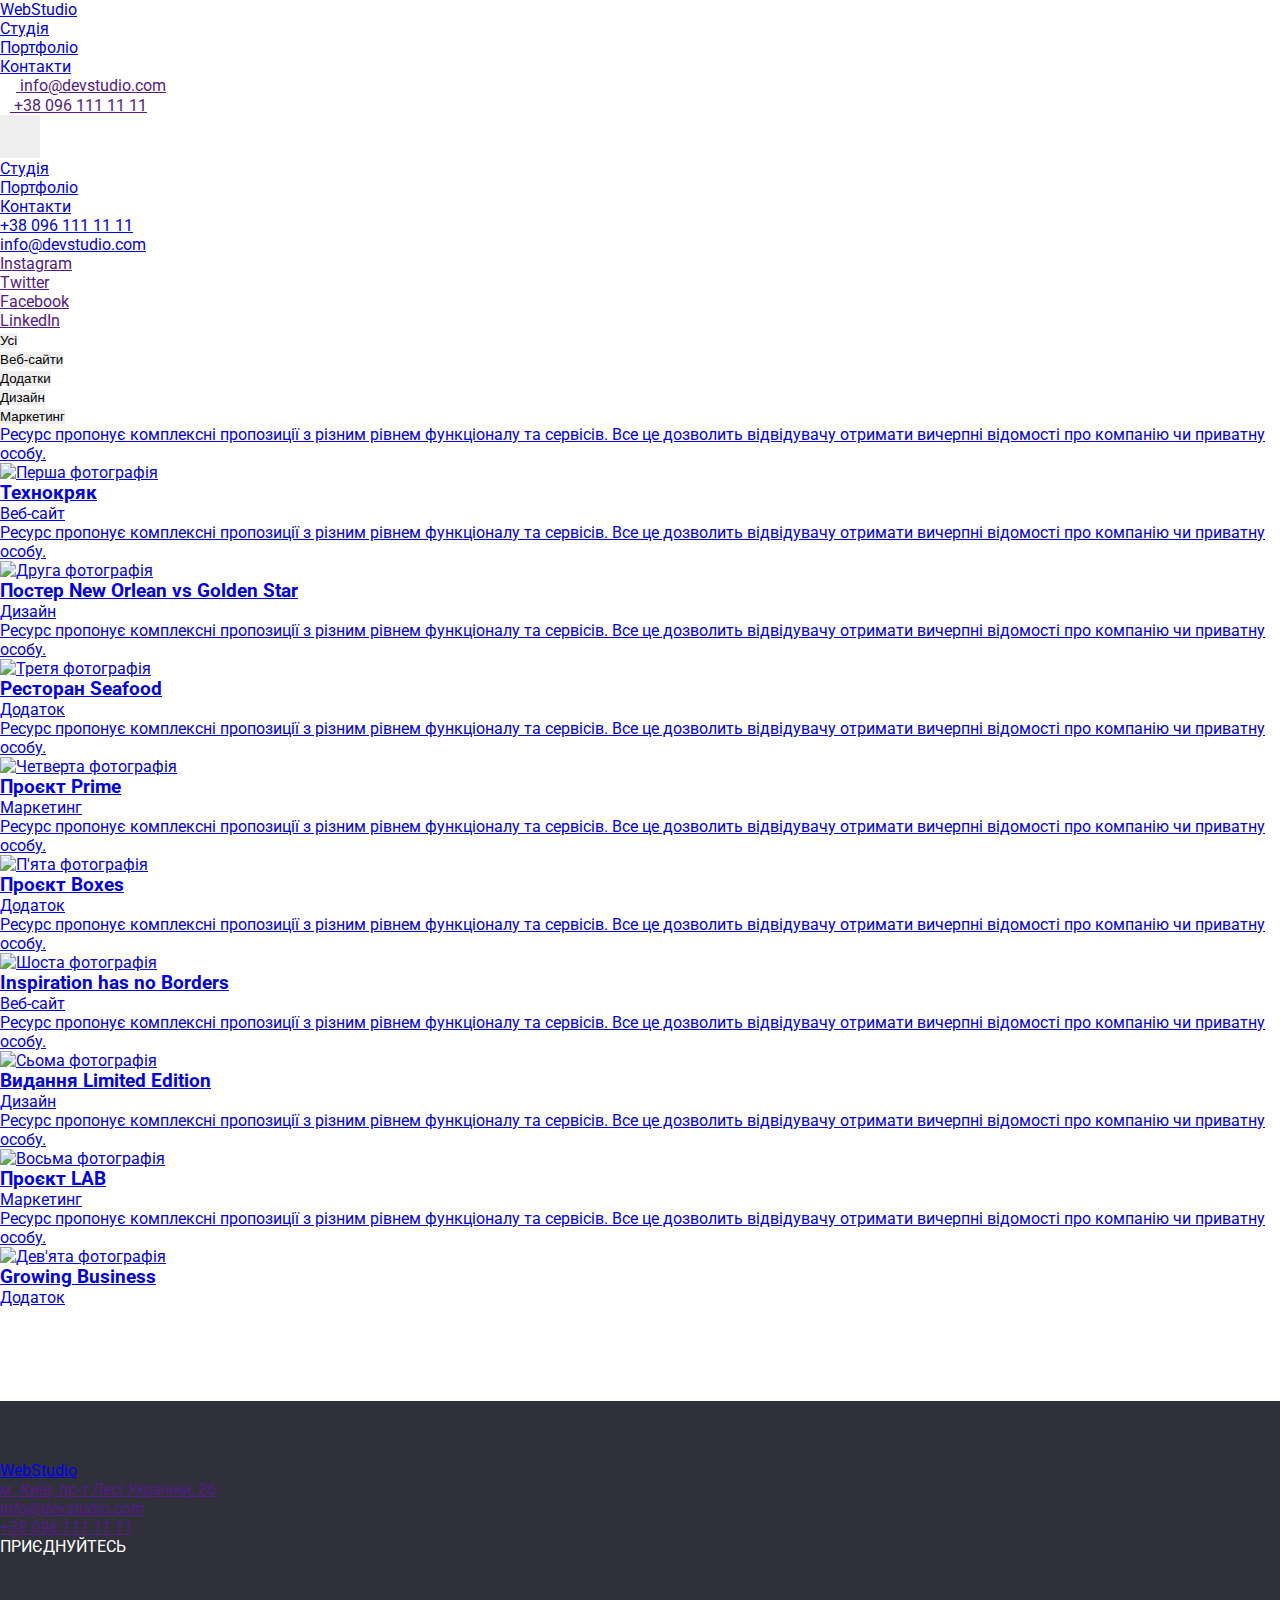
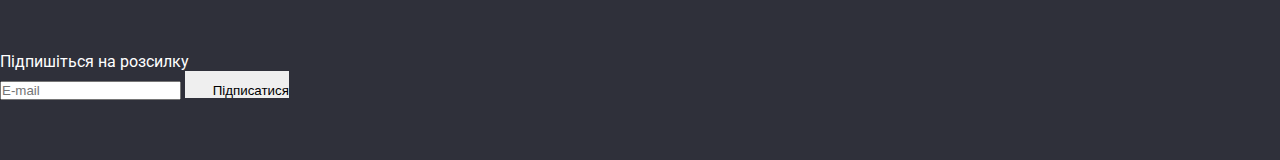
==== commit 088b30eb: "y" ====
--- a/portfolio.html
+++ b/portfolio.html
@@ -1,293 +1,469 @@
 <!DOCTYPE html>
-<html lang="uk">
+<html lang="en">
+
 <head>
     <meta charset="UTF-8">
-    <meta http-equiv="X-UA-Compatible" content="IE=edge">
     <meta name="viewport" content="width=device-width, initial-scale=1.0">
-
-    <title>portfolio</title>
-        <style>
-            * {
-                margin: 0;
-                padding: 0;
-            }
-        </style>
+    <link rel="preconnect" href="https://fonts.googleapis.com">
     <link rel="preconnect" href="https://fonts.googleapis.com">
     <link rel="preconnect" href="https://fonts.gstatic.com" crossorigin>
-    <link href="https://fonts.googleapis.com/css2?family=Raleway:wght@700&family=Roboto:wght@400;500;700;900&display=swap"
-    rel="stylesheet">
+    <link
+        href="https://fonts.googleapis.com/css2?family=Raleway:wght@700&family=Roboto:wght@400;500;700;900&display=swap"
+        rel="stylesheet">
     <link rel="stylesheet" href="https://cdnjs.cloudflare.com/ajax/libs/modern-normalize/2.0.0/modern-normalize.min.css"
         integrity="sha512-4xo8blKMVCiXpTaLzQSLSw3KFOVPWhm/TRtuPVc4WG6kUgjH6J03IBuG7JZPkcWMxJ5huwaBpOpnwYElP/m6wg=="
-        crossorigin="anonymous" referrerpolicy="no-referrer">
-    <!-- <link rel="stylesheet" href="css/styles.css"> -->
-    <link rel="stylesheet" href="css/main.min.css">
-</head> 
-
-<body>
- <!-- Portfolio Page -->
-    <header class="header">
-      <div class="container header-section">
-        <a class="logo link" href="">Web<span class="logo__black">Studio</span></a>
-         <nav class="nav">
-          <!-- Menu Nav -->
-          <ul class="nav-list list">
-            <li class="nav-list__item">
-              <a class="nav-list__link link" href="index.html"
-                >Студія</a>
-            </li>
-            <li class="nav-list__item">
-              <a class="nav-list__link link current" href="portfolio.html"
-                >Портфоліо</a>
-            </li>
-            <li class="nav-list__item">
-              <a class="nav-list__link link" href="">Контакти</a>
-            </li>
-          </ul>
-        </nav>
-        <ul class="contacts-list">
-          <li class="contacts-list__item">
-            <a class="contacts-link link" href="mailto:info@devstudio.com">
-              <svg class="contacts-link__icon" width="16" height="12">
-                <use href="sprite.svg#email"></use>
-              </svg>
-              info@devstudio.com</a
-            >
-          </li>
-          <li class="contacts-item-phone">
-            <a class="contacts-link link" href="tel:+380961111111">
-              <svg class="contacts-link__icon" width="10" height="15">
-                <use href="sprite.svg#phone"></use></svg>+38 096 111 11 11</a
-            >
-          </li>
-        </ul>
-      </div>
+        crossorigin="anonymous" referrerpolicy="no-referrer" />
+
+    <link rel="stylesheet" href="./css/main.min.css">
+
+    <title>Portfolio</title>
+</head>
+
+<body class="main-portfolio">
+    <header class="page-header">
+
+        <div class="conteiner page-header-conteiner">
+            <nav class="navigation">
+                <a href="#" class="navigation__logo-link-header"><span class="colortext">Web</span>Studio</a>
+            </nav>
+            <div class="header-navigation">
+
+                <div class="page-header-conteiner">
+                    <ul class="navigation__item nav-link">
+                        <li class="navigation__list">
+                            <a class="navigation__link navigation__link-header" href="./index.html">Студія</a>
+                        </li>
+
+                        <li class="navigation__list">
+                            <a class="navigation__main-link navigation__link-header" href="#">Портфоліо</a>
+                        </li>
+
+                        <li class="navigation__list">
+                            <a class="navigation__link navigation__link-header" href="#">Контакти</a>
+                        </li>
+                    </ul>
+                </div>
+
+                <div class="page-header-conteiner contacts-block">
+                    <ul class="navigation-contact nav-link">
+                        <li class="navigation-contact">
+                            <a class="navigation-contact__mail-header contact" href="">
+                                <svg class="email" width="16" height="11.996">
+                                    <use href="./images/sprite.svg#mail"> </use>
+                                </svg>
+                                info@devstudio.com</a>
+                        </li>
+                        <li class="navigation-contact">
+                            <a class="   contact" href="">
+                                <svg class="telephone" width="10" height="15.995">
+                                    <use href="./images/sprite.svg#telephone"> </use>
+                                </svg> +38 096 111 11 11</a>
+                        </li>
+                    </ul>
+                </div>
+
+            </div>
+
+            <button type="button" class="button" data-menu-button>
+                <svg class="close" width="40" height="40" aria-label="переключатель мобільного меню">
+                    <use href="./images/sprite-mobile-menu.svg#icon-menu" class="icon-menu"></use>
+                    <use href="./images/sprite-mobile-menu.svg#icon-close" class="close-icon"></use>
+                </svg>
+            </button>
+
+            <div class="mobile-menu" id="mobile-menu" data-menu>
+                <ul class="mobile-menu__nav">
+                    <li class="mobile-menu__main-list">
+                        <a href="./" class="mobile-menu__nav-link link-mobile">Студія</a>
+
+                    </li>
+                    <li class="mobile-menu__list">
+                        <a href="./portfolio.html" class="mobile-menu__nav-main-link link-mobile">Портфоліо</a>
+                    </li>
+                    <li class="mobile-menu__list">
+                        <a href="./" class="mobile-menu__nav-link link-mobile">Контакти</a>
+                    </li>
+                </ul>
+                <ul class="mobile-menu__contacts">
+                    <li class="mobile-menu__contact-list">
+                        <a href="tel:+380961111111" class="mobile-menu__main-link link-mob-menu">+38 096 111 11 11</a>
+                    </li>
+
+                    <li class="mobile-menu__contact-list">
+                        <a href="mailto:info@devstudio.com"
+                            class="mobile-menu__contact-link link-mobile">info@devstudio.com</a>
+                    </li>
+                </ul>
+                <ul class="mobile-menu__socials">
+                    <li class="mobile-menu__social-list">
+                        <a href="" class="mobile-menu__social-link">Instagram</a>
+                    </li>
+                    <li class="mobile-menu__social-list">
+                        <a href="" class="mobile-menu__social-link">Twitter</a>
+                    </li>
+                    <li class="mobile-menu__social-list">
+                        <a href="" class="mobile-menu__social-link">Facebook</a>
+                    </li>
+                    <li class="mobile-menu__social-list">
+                        <a href="" class="mobile-menu__social-link">LinkedIn</a>
+                    </li>
+                </ul>
+            </div>
+        </div>
+
     </header>
- 
-    <!-- Portfolio box-->
-     <main>
-        <section class="portfolio">
-            <div class="container">
-         <!-- Filters -->
-            <ul class="portfolio-btn">
-                <li><button class="filter-btn" type="button">Усі</button></li>
-                <li><button class="filter-btn" type="button">Веб-сайти</button></li>
-                <li><button class="filter-btn" type="button">Додатки</button></li>
-                <li><button class="filter-btn" type="button">Дизайн</button></li>                
-                <li><button class="filter-btn" type="button">Маркетинг</button></li>
+
+    <main>
+        <section class="main-list">
+            <div class="conteiner">
+                <ul class="main-button">
+                    <li class="buttons">
+                        <a href="">
+                            <button class="btn-prtf buttons-list">Усі</button>
+                        </a>
+                    </li>
+                    <li class="buttons">
+                        <a href="">
+                            <button class="btn-prtf buttons-list">Веб-сайти</button>
+                        </a>
+                    </li>
+                    <li class="buttons">
+                        <a href="">
+                            <button class="btn-prtf buttons-list">Додатки</button>
+                        </a>
+                    </li>
+                    <li class="buttons">
+                        <a href="">
+                            <button class="btn-prtf buttons-list">Дизайн</button>
+                        </a>
+                    </li>
+                    <li class="buttons">
+                        <a href="">
+                            <button class="btn-prtf buttons-list">Маркетинг</button>
+                        </a>
+                    </li>
+                </ul>
+
+                <ul class="portfolio-list">
+                    <!-- 1 -->
+                    <li class="portfolio-cards">
+                        <a class="cards" href="#1">
+                            <div class="actions">
+                                <p class="text-description">Ресурс пропонує комплексні пропозиції з різним
+                                    рівнем
+                                    функціоналу та сервісів.
+                                    Все це дозволить відвідувачу отримати вичерпні відомості про
+                                    компанію чи приватну особу.</p>
+                                <img class="peacture" srcset="
+                                    ./images/desktop-boxes/img-1-370.jpg 370w,
+                                    ./images/desktop-boxes/img-1-740.jpg 740w,
+                                    ./images/tablet-boxes/img-1-354.jpg 354w,
+                                    ./images/tablet-boxes/img-1-708.jpg 708w,
+                                    ./images/mobile-boxes/img-1-450.jpg 450w,
+                                    ./images/mobile-boxes/img-1-900.jpg 900w" sizes="
+                                    (min-width:1200px) 370px,
+                                    (min-width:768px) 354px,
+                                    (min-width:480px)  450px,
+                                    (max-width:480px)" src="./images/img (1).jpg" alt="Перша фотографія">
+                            </div>
+
+                            <div class="description-cards">
+                                <h3 class="table-of-project">Технокряк</h3>
+                                <p class="description-of-project">Веб-сайт</p>
+                            </div>
+                        </a>
+                    </li>
+                    <!-- 2 -->
+                    <li class="portfolio-cards">
+                        <a class="cards" href="#2">
+                            <div class="actions">
+                                <p class="text-description">Ресурс пропонує комплексні пропозиції з різним рівнем
+                                    функціоналу та сервісів.
+                                    Все це дозволить відвідувачу отримати вичерпні відомості про
+                                    компанію чи приватну особу.</p>
+                                <img class="peacture" srcset="
+                                    ./images/desktop-boxes/img-2-370.jpg 370w,
+                                    ./images/desktop-boxes/img-2-740.jpg 740w,
+                                    ./images/tablet-boxes/img-2-354.jpg 354w,
+                                    ./images/tablet-boxes/img-2-708.jpg 708w,
+                                    ./images/mobile-boxes/img-2-450.jpg 450w,
+                                    ./images/mobile-boxes/img-2-900.jpg 900w" sizes="
+                                    (min-width:1200px) 370px,
+                                    (min-width:768px) 354px,
+                                    (min-width:480px)  450px,
+                                    (max-width:480px)" src="./images/img (2).jpg" alt="Друга фотографія">
+                            </div>
+                            <div class="description-cards">
+                                <h3 class="table-of-project">Постер New Orlean vs Golden Star</h3>
+                                <p class="description-of-project">Дизайн</p>
+                            </div>
+                        </a>
+                    </li>
+                    <!-- 3 -->
+                    <li class="portfolio-cards">
+                        <a class="cards" href="#3">
+                            <div class="actions">
+                                <p class="text-description">Ресурс пропонує комплексні пропозиції з різним рівнем
+                                    функціоналу та сервісів.
+                                    Все це дозволить відвідувачу отримати вичерпні відомості про
+                                    компанію чи приватну особу.</p>
+                                <img class="peacture" srcset="
+                                    ./images/desktop-boxes/img-3-370.jpg 370w,
+                                    ./images/desktop-boxes/img-3-740.jpg 740w,
+                                    ./images/tablet-boxes/img-3-354.jpg 354w,
+                                    ./images/tablet-boxes/img-3-708.jpg 708w,
+                                    ./images/mobile-boxes/img-3-450.jpg 450w,
+                                    ./images/mobile-boxes/img-3-900.jpg 900w" sizes="
+                                    (min-width:1200px) 370px,
+                                    (min-width:768px) 354px,
+                                    (min-width:480px)  450px,
+                                    (max-width:480px)" src="./images/img (3).jpg" alt="Третя фотографія">
+                            </div>
+                            <div class="description-cards">
+                                <h3 class="table-of-project">Ресторан Seafood</h3>
+                                <p class="description-of-project">Додаток</p>
+                            </div>
+                        </a>
+                    </li>
+                    <!-- 4 -->
+                    <li class="portfolio-cards">
+                        <a class="cards" href="#4">
+                            <div class="descrp">
+                                <div class="actions">
+                                    <p class="text-description">Ресурс пропонує комплексні пропозиції з різним
+                                        рівнем
+                                        функціоналу та сервісів.
+                                        Все це дозволить відвідувачу отримати вичерпні відомості про
+                                        компанію чи приватну особу.</p>
+                                    <img class="peacture" srcset="
+                                    ./images/desktop-boxes/img-4-370.jpg 370w,
+                                    ./images/desktop-boxes/img-4-740.jpg 740w,
+                                    ./images/tablet-boxes/img-4-354.jpg 354w,
+                                    ./images/tablet-boxes/img-4-708.jpg 708w,
+                                    ./images/mobile-boxes/img-4-450.jpg 450w,
+                                    ./images/mobile-boxes/img-4-900.jpg 900w" sizes="
+                                    (min-width:1200px) 370px,
+                                    (min-width:768px) 354px,
+                                    (min-width:480px)  450px,
+                                    (max-width:480px)" src="./images/img (4).jpg" alt="Четверта фотографія">
+                                </div>
+
+                                <div class="description-cards">
+                                    <h3 class="table-of-project">Проєкт Prime</h3>
+                                    <p class="description-of-project">Маркетинг</p>
+                                </div>
+                            </div>
+                        </a>
+                    </li>
+                    <!-- 5 -->
+                    <li class="portfolio-cards">
+                        <a class="cards" href="#5">
+                            <div class="actions">
+                                <p class="text-description">Ресурс пропонує комплексні пропозиції з різним рівнем
+                                    функціоналу та сервісів.
+                                    Все це дозволить відвідувачу отримати вичерпні відомості про
+                                    компанію чи приватну особу.</p>
+                                <img class="peacture" srcset="
+                                    ./images/desktop-boxes/img-5-370.jpg 370w,
+                                    ./images/desktop-boxes/img-5-740.jpg 740w,
+                                    ./images/tablet-boxes/img-5-354.jpg 354w,
+                                    ./images/tablet-boxes/img-5-708.jpg 708w,
+                                    ./images/mobile-boxes/img-5-450.jpg 450w,
+                                    ./images/mobile-boxes/img-5-900.jpg 900w" sizes="
+                                    (min-width:1200px) 370px,
+                                    (min-width:768px) 354px,
+                                    (min-width:480px)  450px,
+                                    (max-width:480px)" src="./images/img (5).jpg" alt="П'ята фотографія">
+                            </div>
+                            <div class="description-cards">
+                                <h3 class="table-of-project">Проєкт Boxes</h3>
+                                <p class="description-of-project">Додаток</p>
+                            </div>
+                        </a>
+                    </li>
+                    <!-- 6 -->
+                    <li class="portfolio-cards ">
+                        <a class="cards" href="#6">
+                            <div class="actions">
+                                <p class="text-description">Ресурс пропонує комплексні пропозиції з різним рівнем
+                                    функціоналу та сервісів.
+                                    Все це дозволить відвідувачу отримати вичерпні відомості про
+                                    компанію чи приватну особу.</p>
+                                <img class="peacture" srcset="
+                                    ./images/desktop-boxes/img-6-370.jpg 370w,
+                                    ./images/desktop-boxes/img-6-740.jpg 740w,
+                                    ./images/tablet-boxes/img-6-354.jpg 354w,
+                                    ./images/tablet-boxes/img-6-708.jpg 708w,
+                                    ./images/mobile-boxes/img-6-450.jpg 450w,
+                                    ./images/mobile-boxes/img-6-900.jpg 900w" sizes="
+                                    (min-width:1200px) 370px,
+                                    (min-width:768px) 354px,
+                                    (min-width:480px)  450px,
+                                    (max-width:480px)" src="./images/img (6).jpg" alt="Шоста фотографія">
+                            </div>
+                            <div class="description-cards">
+                                <h3 class="table-of-project">Inspiration has no Borders</h3>
+                                <p class="description-of-project">Веб-сайт</p>
+                            </div>
+                        </a>
+                    </li>
+                    <!-- 7 -->
+                    <li class="portfolio-cards">
+                        <a class="cards" href="#7">
+                            <div class="actions">
+                                <p class="text-description">Ресурс пропонує комплексні пропозиції з різним рівнем
+                                    функціоналу та сервісів.
+                                    Все це дозволить відвідувачу отримати вичерпні відомості про
+                                    компанію чи приватну особу.</p>
+                                <img class="peacture" srcset="
+                                    ./images/desktop-boxes/img-7-370.jpg 370w,
+                                    ./images/desktop-boxes/img-7-740.jpg 740w,
+                                    ./images/tablet-boxes/img-7-354.jpg 354w,
+                                    ./images/tablet-boxes/img-7-708.jpg 708w,
+                                    ./images/mobile-boxes/img-7-450.jpg 450w,
+                                    ./images/mobile-boxes/img-7-900.jpg 900w
+                                    " sizes="
+                                    (min-width:1200px) 370px,
+                                    (min-width:768px) 354px,
+                                    (min-width:480px)  450px,
+                                    (max-width:480px)" src="./images/img (7).jpg" alt="Сьома фотографія">
+                            </div>
+                            <div class="description-cards">
+                                <h3 class="table-of-project">Видання Limited Edition</h3>
+                                <p class="description-of-project">Дизайн</p>
+                            </div>
+                        </a>
+                    </li>
+                    <!-- 8 -->
+                    <li class="portfolio-cards">
+                        <a class="cards" href="#8">
+                            <div class="actions">
+                                <p class="text-description">Ресурс пропонує комплексні пропозиції з різним рівнем
+                                    функціоналу та сервісів.
+                                    Все це дозволить відвідувачу отримати вичерпні відомості про
+                                    компанію чи приватну особу.</p>
+                                <img class="peacture" srcset="
+                                    ./images/desktop-boxes/img-8-370.jpg 370w,
+                                    ./images/desktop-boxes/img-8-740.jpg 740w,
+                                    ./images/tablet-boxes/img-8-354.jpg 354w,
+                                    ./images/tablet-boxes/img-8-708.jpg 708w,
+                                    ./images/mobile-boxes/img-8-450.jpg 450w,
+                                    ./images/mobile-boxes/img-8-900.jpg 900w
+                                    " sizes="
+                                    (min-width:1200px) 370px,
+                                    (min-width:768px) 354px,
+                                    (min-width:480px)  450px,
+                                    (max-width:480px)" src="./images/img (8).jpg" alt="Восьма фотографія">
+                            </div>
+                            <div class="description-cards">
+                                <h3 class="table-of-project">Проєкт LAB</h3>
+                                <p class="description-of-project">Маркетинг</p>
+                            </div>
+                        </a>
+                    </li>
+                    <!-- 9 -->
+                    <li class="portfolio-cards">
+                        <a class="cards" href="#9">
+                            <div class="actions">
+                                <p class="text-description">Ресурс пропонує комплексні пропозиції з різним рівнем
+                                    функціоналу та сервісів.
+                                    Все це дозволить відвідувачу отримати вичерпні відомості про
+                                    компанію чи приватну особу.</p>
+                                <img class="peacture" srcset="
+                                    ./images/desktop-boxes/img-9-370.jpg 370w, 
+                                    ./images/desktop-boxes/img-9-740.jpg 740w,
+                                    ./images/tablet-boxes/img-9-354.jpg 354w,
+                                    ./images/tablet-boxes/img-9-708.jpg 708w,
+                                    ./images/mobile-boxes/img-9-450.jpg 450w,
+                                    ./images/mobile-boxes/img-9-900.jpg 900w" sizes="
+                                    (min-width:1200px) 370px,
+                                    (min-width:768px) 354px,
+                                    (min-width:480px)  450px,
+                                    (max-width:480px)" src="./images/img (9).jpg" alt="Дев'ята фотографія">
+                            </div>
+                            <div class="description-cards">
+                                <h3 class="table-of-project">Growing Business</h3>
+                                <p class="description-of-project">Додаток</p>
+                            </div>
+                        </a>
+                    </li>
+            </div>
             </ul>
-         <!-- Project -->
-         
-         <ul class="project">
-         <li class="project__item">
-             <a class="project__link link" href="">
-             <div class="card-box">
-               <img src="images/portfolio/img.jpg" alt="img" width="370" height="294">
-               <div class="overlay">
-                <p class="overlay__text">Ресурс пропонує комплексні пропозиції з різним рівнем функціоналу та сервісів. Все це дозволить відвідувачу отримати вичерпні відомості про компанію чи приватну особу.</p>
-               </div>
-             </div>
-             <div class="project__name">
-             <h3 class="project__title">Технокряк</h3>
-             <p class="project__work">Веб-сайт</p>
-             </div>
-             </a>
-         </li>
-         <li class="project__item">
-             <a class="project__link link" href="">
-             <div class="card-box">
-               <img src="images/portfolio/img1.jpg" alt="img-1" width="370" height="294">
-               <div class="overlay">
-                <p class="overlay__text">Ресурс пропонує комплексні пропозиції з різним рівнем функціоналу та сервісів. Все це дозволить відвідувачу отримати вичерпні відомості про компанію чи приватну особу.</p>
-               </div>
-             </div>
-             <div class="project__name">
-             <h3 class="project__title">Постер New Orlean vs Golden Star</h3>
-             <p class="project__work">Дизайн</p>
-             </div>
-             </a>
-         </li>
-         <li class="project__item">
-             <a class="project__link link" href="">
-              <div class="card-box">
-               <img src="images/portfolio/img2.jpg" alt="img-2" width="370" height="294">
-               <div class="overlay">
-                <p class="overlay__text">Ресурс пропонує комплексні пропозиції з різним рівнем функціоналу та сервісів. Все це дозволить відвідувачу отримати вичерпні відомості про компанію чи приватну особу.</p>
-               </div>
-              </div>
-             <div class="project__name">
-             <h3 class="project__title">Ресторан Seafood</h3>
-             <p class="project__work">Додаток</p>
-             </div>
-             </a>
-         </li>
-         <li class="project__item">
-             <a class="project__link link" href="">
-              <div class="card-box">
-               <img src="images/portfolio/img3.jpg" alt="img-3" width="370" height="294">
-               <div class="overlay">
-                <p class="overlay__text">Ресурс пропонує комплексні пропозиції з різним рівнем функціоналу та сервісів. Все це дозволить відвідувачу отримати вичерпні відомості про компанію чи приватну особу.</p>
-               </div>
-              </div>
-             <div class="project__name">
-             <h3 class="project__title">Проєкт Prime</h3>
-             <p class="project__work">Маркетинг</p>
-             </div>
-             </a>
-         </li>
-         <li class="project__item">
-             <a class="project__link link" href="">
-              <div class="card-box">
-               <img src="images/portfolio/img4.jpg" alt="img-4" width="370" height="294">
-               <div class="overlay">
-                <p class="overlay__text">Ресурс пропонує комплексні пропозиції з різним рівнем функціоналу та сервісів. Все це дозволить відвідувачу отримати вичерпні відомості про компанію чи приватну особу.</p>
-               </div>
-              </div>
-             <div class="project__name">
-             <h3 class="project__title">Проєкт Boxes</h3>
-             <p class="project__work">Додаток</p>
-             </div>
-             </a>
-         </li>
-         <li class="project__item">
-             <a class="project__link link" href="">
-              <div class="card-box">
-               <img src="images/portfolio/img5.jpg" alt="img-5" width="370" height="294">
-               <div class="overlay">
-                <p class="overlay__text">Ресурс пропонує комплексні пропозиції з різним рівнем функціоналу та сервісів. Все це дозволить відвідувачу отримати вичерпні відомості про компанію чи приватну особу.</p>
-               </div>
-              </div>
-             <div class="project__name">
-             <h3 class="project__title">Inspiration has no Borders</h3>
-             <p class="project__work">Веб-сайт</p>
-             </div>
-             </a>
-         </li>
-         <li class="project__item">
-             <a class="project__link link" href="">
-              <div class="card-box">
-               <img src="images/portfolio/img6.jpg" alt="img-6" width="370" height="294">
-               <div class="overlay">
-                <p class="overlay__text">Ресурс пропонує комплексні пропозиції з різним рівнем функціоналу та сервісів. Все це дозволить відвідувачу отримати вичерпні відомості про компанію чи приватну особу.</p>
-               </div>
-              </div>
-             <div class="project__name">
-             <h3 class="project__title">Видання Limited Edition</h3>
-             <p class="project__work">Дизайн</p>
-             </div>
-             </a>
-         </li>
-         <li class="project__item">
-             <a class="project__link link" href="">
-              <div class="card-box">
-               <img src="images/portfolio/img7.jpg" alt="img-7" width="370" height="294">
-               <div class="overlay">
-                <p class="overlay__text">Ресурс пропонує комплексні пропозиції з різним рівнем функціоналу та сервісів. Все це дозволить відвідувачу отримати вичерпні відомості про компанію чи приватну особу.</p>
-               </div>
-              </div>
-             <div class="project__name">
-             <h3 class="project__title">Проєкт LAB</h3>
-             <p class="project__work">Маркетинг</p>
-             </div>
-             </a>
-         </li>
-         <li class="project__item">
-             <a class="project__link link" href="">
-              <div class="card-box">
-               <img src="images/portfolio/img8.jpg" alt="img-8" width="370" height="294">
-               <div class="overlay">
-                <p class="overlay__text">Ресурс пропонує комплексні пропозиції з різним рівнем функціоналу та сервісів. Все це дозволить відвідувачу отримати вичерпні відомості про компанію чи приватну особу.</p>
-               </div>
-               </div>
-              <div class="project__name">
-             <h3 class="project__title">Growing Business</h3>
-             <p class="project__work">Додаток</p>
-             </div>
-             </a>
-         </li>
-         </ul>    
-         </div>
+
+            </div>
         </section>
-        
-     </main>
-
-<!-- Footer -->
-<footer class="footer">
-      <div class="container footer-section">
-        <div class="footer-center">
-          <a class="logo footer-logo link" href=""
-            >Web<span class="logo__white">Studio</span></a
-          >
-          <address class="adress">
-            <ul class="adress-list list">
-              <li class="adress__item">
-                <a
-                  class="adress__link-white link"
-                  href="https://goo.gl/maps/pqNpNU1eey8ivass6"
-                  target="_blank"
-                  rel="noreferrer noopener"
-                  >м. Київ, пр-т Лесі Українки, 26</a
-                >
-              </li>
-              <li class="adress__item">
-                <a
-                  class="adress__link link"
-                  href="mailto:info@devstudio.com"
-                  >info@devstudio.com</a
-                >
-              </li>
-              <li>
-                <a class="adress__link link" href="tel:+380961111111"
-                  >+38 096 111 11 11</a
-                >
-              </li>
-            </ul>
-          </address>
-        </div>
-        <div class="sol-box">
-          <p class="sol-box__title">приєднуйтесь</p>
-          <ul class="sol-box__list">
-            <li class="sol-box__item">
-              <a class="sol-box__link" href="#">
-                <svg class="sol-box__icon">
-                  <use href="sprite.svg#instagram"></use>
-                </svg>
-              </a>
-            </li>
-            <li class="sol-box__item">
-              <a  class="sol-box__link" href="#">
-                <svg class="sol-box__icon">
-                  <use href="sprite.svg#twitter"></use>
-                </svg>
-              </a>
-            </li>
-            <li class="sol-box__item">
-              <a  class="sol-box__link" href="#">
-                <svg class="sol-box__icon">
-                  <use href="sprite.svg#facebook"></use>
-                </svg>
-              </a>
-            </li>
-            <li class="sol-box__item">
-              <a  class="sol-box__link" href="#">
-                <svg class="sol-box__icon">
-                  <use href="sprite.svg#linkedin"></use>
-                </svg>
-              </a>
-            </li>
-          </ul>
-        </div>
-          <form class="submission" name="submission-form">
-          <strong class="submission-title">Підпишіться на розсилку</strong>
-          <div class="submission-form">
-           <input class="submission__email" id="email" type="email" name="submission__email" placeholder="E-mail">
-            <button class="submission__btn" type="submit">Підписатися
-            <svg class="submission-form__icon">
-              <use href="sprite.svg#icon-check"></use>
-            </svg>
-            </button>
-            </div>
-            </form>
+    </main>
+    <footer class="footer">
+        <div class="conteiner footer-conteiner">
+            <div class="footer-block">
+                <a class="logo-link-footer" href="#"><span class="colortext">Web</span>Studio</a>
+                <address class="navigation-footer">
+                    <ul class="navigation-footer__social-item-footer">
+                        <li class="navigation-footer__address-link">
+                            <a class="navigation-footer__address-description" href="">
+                                м. Київ, пр-т Лесі Українки, 26 </a>
+                        </li>
+                        <li class="navigation-footer__address-link">
+                            <a class="navigation-footer__mail" href="">info@devstudio.com</a>
+                        </li>
+                        <li class="navigation-footer__address-link">
+                            <a class="navigation-footer__contact-number" href="">+38 096 111 11 11</a>
+                        </li>
+                    </ul>
+                </address>
+            </div>
+
+            <div class="join-footer-conteiner">
+                <p class="join-footer-conteiner__join">ПРИЄДНУЙТЕСЬ</p>
+                <ul class="join-footer-conteiner__social-item-footer">
+                    <li class="join-footer-conteiner__social-list-footer">
+                        <a class="join-footer-conteiner__link-footer" href="">
+                            <svg width="20" height="20">
+                                <use class="social-link-icon-footer" href="./images/sprite.svg#instagram"> </use>
+                            </svg>
+                        </a>
+                    </li>
+                    <li class="join-footer-conteiner__social-list-footer">
+                        <a class="join-footer-conteiner__link-footer" href="">
+                            <svg width="20" height="20">
+                                <use class="social-link-icon-footer" href="./images/sprite.svg#twitter"> </use>
+                            </svg>
+                        </a>
+                    </li>
+                    <li class="join-footer-conteiner__social-list-footer">
+                        <a class="join-footer-conteiner__link-footer" href="">
+                            <svg width="20" height="20">
+                                <use class="social-link-icon-footer" href="./images/sprite.svg#facebook"> </use>
+                            </svg>
+                        </a>
+                    </li>
+                    <li class="join-footer-conteiner__social-list-footer">
+                        <a class="join-footer-conteiner__link-footer" href="">
+                            <svg width="20" height="20">
+                                <use class="social-link-icon-footer" href="./images/sprite.svg#linkedin"> </use>
+                            </svg>
+                        </a>
+                    </li>
+                </ul>
+            </div>
+
+            <div class="subscribe-group-footer">
+                <p class="subscribe-group-footer__subscribe-footer">Підпишіться на розсилку</p>
+                <form class="form-footer" action="#">
+                    <input class="subscribe-group-footer__input-footer" type="email" placeholder="E-mail" />
+
+                    <button class="subscribe-group-footer__btn-main-footer" type="submit">
+                        <svg class="send-icon" width="24" height="24">
+                            <use href="./images/icons.svg#icon-telegram"></use>
+                        </svg> Підписатися</button>
+                </form>
+            </div>
+
+
         </div>
     </footer>
+
+    <script src="./js/mobile-menu.js"></script>
 </body>
+
 </html>--- a/css/main.min.css
+++ b/css/main.min.css
@@ -1 +1 @@
-:root{--main-font: "Roboto", sans-serif;--secondary-font: "Raleway", sans-serif;--main-color: #212121;--secondary-color: #757575;--background-color: #ffffff;--brand-color: #2196F3;--icon-color: rgba(245, 244, 250, 1);--primary-transition: 250ms cubic-bezier(0.4, 0, 0.2, 1)}.visualy-hidden{width:1px;height:1px;position:absolute;white-space:nowrap;overflow:hidden;border:0;-webkit-clip-path:inset(-50%);clip-path:inset(-50%)}body{color:var(--background-color);font-family:var(--main-font)}.logo{color:var(--brand-color);font-family:var(--secondary-font);font-size:26px;font-weight:700;letter-spacing:.78px;line-height:normal;-webkit-transition:color var(--primary-transition);transition:color var(--primary-transition);margin-bottom:20px;display:block}.logo__black{color:var(--main-color)}.logo__white{color:var(--background-color)}button{border:none}.container{padding-left:15px;padding-right:15px;margin-left:auto;margin-right:auto}@media screen and (min-width: 480px){.container{width:480px}}@media screen and (min-width: 768px){.container{width:768px}}@media screen and (min-width: 1200px){.container{width:1200px}}li{list-style-type:none}img{display:block}@media screen and (max-width: 480px){img{width:100%}}*{margin:0;padding:0}main{display:block}section{padding-bottom:94px}.adress{font-style:normal}.list{list-style:none;margin:0;padding:0}.link{text-decoration:none}.link:hover,.link:focus{color:var(--brand-color);fill:var(--brand-color)}.backdrop{position:fixed;top:0;left:0;width:100%;height:100%;background-color:rgba(0,0,0,.2);z-index:1;-webkit-transition:opacity var(--primary-transition),visibility var(--primary-transition);transition:opacity var(--primary-transition),visibility var(--primary-transition)}.backdrop.is-hidden{opacity:0;pointer-events:none;visibility:hidden}.modal{position:absolute;top:50%;left:50%;-webkit-transform:translate(-50%, -50%) scale(1);transform:translate(-50%, -50%) scale(1);background-color:var(--background-color);border-radius:4px;-webkit-box-shadow:0px 2px 1px 0px rgba(0,0,0,.2),0px 1px 1px 0px rgba(0,0,0,.14),0px 1px 3px 0px rgba(0,0,0,.12);box-shadow:0px 2px 1px 0px rgba(0,0,0,.2),0px 1px 1px 0px rgba(0,0,0,.14),0px 1px 3px 0px rgba(0,0,0,.12);width:528px;padding:40px;-webkit-transition:-webkit-transform var(--primary-transition);transition:-webkit-transform var(--primary-transition);transition:transform var(--primary-transition);transition:transform var(--primary-transition), -webkit-transform var(--primary-transition)}@media screen and (max-width: 768px){.modal{width:450px;height:609px}}.modal__btn{position:absolute;top:8px;right:8px;cursor:pointer;background-color:var(--background-color);width:30px;height:30px;border-radius:50%;display:-webkit-box;display:-ms-flexbox;display:flex;-webkit-box-align:center;-ms-flex-align:center;align-items:center;-webkit-box-pack:center;-ms-flex-pack:center;justify-content:center;border:1px solid rgba(0,0,0,.1);-webkit-transition:background-color var(--primary-transition);transition:background-color var(--primary-transition)}.modal__btn:hover .btn__close,.modal__btn:focus .btn__close{fill:var(--brand-color)}.modal__text{color:var(--main-color);font-size:20px;font-weight:700;letter-spacing:.6px;display:-webkit-box;display:-ms-flexbox;display:flex;-webkit-box-pack:center;-ms-flex-pack:center;justify-content:center;margin-bottom:12px}.modal__label input,.modal__label textarea{outline:rgba(0,0,0,0);-webkit-transition:border-color var(--primary-transition);transition:border-color var(--primary-transition)}.modal__label:focus-within svg{fill:#2196f3}.modal__input:focus-visible,.modal__text:focus-visible{border-color:#2196f3}.modal__label:hover textarea,.modal__label:focus textarea,.modal__label:hover input,.modal__label:hover svg,.modal__label:focus input,.modal__label:focus svg{border-color:#2196f3;fill:#2196f3}.modal__label{color:var(--secondary-color);font-size:12px;font-weight:400;letter-spacing:.12px;display:-webkit-box;display:-ms-flexbox;display:flex;margin-bottom:10px;-webkit-box-orient:vertical;-webkit-box-direction:normal;-ms-flex-direction:column;flex-direction:column}.modal__checkbox{color:var(--secondary-color);font-size:14px;letter-spacing:.42px;display:-webkit-box;display:-ms-flexbox;display:flex;-webkit-box-pack:center;-ms-flex-pack:center;justify-content:center;-webkit-box-align:center;-ms-flex-align:center;align-items:center;gap:8px;margin-top:20px;margin-bottom:30px}.modal__input{width:448px;height:40px;-ms-flex-negative:0;flex-shrink:0;border-radius:4px;border:1px solid rgba(33,33,33,.2);padding-left:40px;cursor:pointer;-webkit-transition:border var(--primary-transition);transition:border var(--primary-transition)}.modal__input__icon{top:11px;bottom:11px;left:12px;position:absolute;cursor:pointer;-webkit-transition:fill var(--primary-transition);transition:fill var(--primary-transition)}.modal .backdrop.is-hidden .modal{-webkit-transform:translate(-50%, -50%) scale(0.5);transform:translate(-50%, -50%) scale(0.5)}.modal .btn__close{-webkit-transition:fill var(--primary-transition);transition:fill var(--primary-transition)}.modal .modal-form{border-radius:4px;background:var(--background-color)}.modal .label{margin-top:4px;position:relative}.modal .label__text{border-radius:4px;border:1px solid rgba(33,33,33,.2);padding:12px 16px;-ms-flex-negative:0;flex-shrink:0;color:var(--main-color);letter-spacing:.12px;resize:none;height:120px;-webkit-transition:border var(--primary-transition);transition:border var(--primary-transition);cursor:pointer}.modal textarea::-webkit-input-placeholder{color:rgba(117,117,117,.5)}.modal textarea::-moz-placeholder{color:rgba(117,117,117,.5)}.modal textarea:-ms-input-placeholder{color:rgba(117,117,117,.5)}.modal textarea::-ms-input-placeholder{color:rgba(117,117,117,.5)}.modal textarea::placeholder{color:rgba(117,117,117,.5)}.modal .checkbox:checked+.checkbox__vector .checkbox__vector-icon{opacity:1}.modal .checkbox:checked+.checkbox__vector{background-color:var(--brand-color);outline:rgba(0,0,0,0)}.modal .checkbox:focus+.checkbox__vector{outline:2px solid var(--brand-color)}.modal .checkbox__vector{width:16px;height:15px;border-radius:2px;outline:2px solid var(--main-color);outline-offset:-2px;-webkit-transition:background-color var(--primary-transition);transition:background-color var(--primary-transition)}.modal .checkbox__vector__vector-icon{opacity:0;-webkit-transition:opacity var(--primary-transition);transition:opacity var(--primary-transition)}.modal .agree__link{color:var(--brand-color);font-family:var(--main-font);font-size:14px;font-style:normal;font-weight:400;line-height:24px;letter-spacing:.42px;text-decoration-line:underline;cursor:pointer}.modal .submit-btn{color:var(--background-color);width:200px;height:50px;margin:auto;display:-webkit-box;display:-ms-flexbox;display:flex;font-style:normal;font-weight:700;line-height:1.9px;letter-spacing:.96px;-webkit-box-pack:center;-ms-flex-pack:center;justify-content:center;-webkit-box-align:center;-ms-flex-align:center;align-items:center;border-radius:4px;background:var(--brand-color);-webkit-box-shadow:0px 4px 4px 0px rgba(0,0,0,.15);box-shadow:0px 4px 4px 0px rgba(0,0,0,.15);cursor:pointer;-webkit-transition:background-color var(--primary-transition);transition:background-color var(--primary-transition)}.modal .submit-btn:hover,.modal .submit-btn:focus,.modal .btn:hover,.modal .btn:focus{background-color:#188ce8}.modal .btn{border-radius:4px;background:var(--brand-color);-webkit-box-shadow:0px 4px 4px 0px rgba(0,0,0,.15);box-shadow:0px 4px 4px 0px rgba(0,0,0,.15);color:var(--background-color);text-align:center;font-size:16px;font-weight:700;line-height:30px;letter-spacing:.96px;cursor:pointer;display:-webkit-box;display:-ms-flexbox;display:flex;margin:auto;padding:10px 32px}.modal .btn:active{background-color:var(--brand-color)}.overlay{position:absolute;top:0;left:0;width:100%;height:100%;background:rgba(33,150,243,.9);padding:63px 24px;-webkit-transform:translatey(100%);transform:translatey(100%);-webkit-transition:-webkit-transform 250ms ease-in-out;transition:-webkit-transform 250ms ease-in-out;transition:transform 250ms ease-in-out;transition:transform 250ms ease-in-out, -webkit-transform 250ms ease-in-out;-webkit-transition-property:inherit;transition-property:inherit;-webkit-transition-timing-function:cubic-bezier(0.4, 0, 0.2, 1);transition-timing-function:cubic-bezier(0.4, 0, 0.2, 1)}.overlay__text{color:var(--background-color);font-family:var(--main-font);font-size:18px;font-weight:400;line-height:1.55;letter-spacing:.54px}.portfolio-btn{display:-webkit-box;display:-ms-flexbox;display:flex;-webkit-box-pack:center;-ms-flex-pack:center;justify-content:center;gap:8px;margin-bottom:50px;list-style:none}@media screen and (max-width: 480px){.portfolio-btn{-ms-flex-wrap:wrap;flex-wrap:wrap;-webkit-box-pack:start;-ms-flex-pack:start;justify-content:flex-start}}@media screen and (min-width: 480px)and (max-width: 768px){.project__link{width:450px}}.filter-btn{background-color:#f5f4fa;color:var(--main-color);padding:6px 25px;font-weight:500;line-height:1.6;letter-spacing:.48px;cursor:pointer;font-family:var(--main-font);border-radius:4px;-webkit-transition-property:background-color,color,-webkit-box-shadow;transition-property:background-color,color,-webkit-box-shadow;transition-property:background-color,color,box-shadow;transition-property:background-color,color,box-shadow,-webkit-box-shadow;-webkit-transition-duration:250ms;transition-duration:250ms;-webkit-transition-timing-function:cubic-bezier(0.4, 0, 0.2, 1);transition-timing-function:cubic-bezier(0.4, 0, 0.2, 1)}.filter-btn:hover,.filter-btn:focus{color:var(--background-color);background-color:#2196f3;-webkit-box-shadow:0px 2px 2px 0px rgba(0,0,0,.12),0px 1px 2px 0px rgba(0,0,0,.08),0px 3px 1px 0px rgba(0,0,0,.1);box-shadow:0px 2px 2px 0px rgba(0,0,0,.12),0px 1px 2px 0px rgba(0,0,0,.08),0px 3px 1px 0px rgba(0,0,0,.1)}.socials{display:-webkit-box;display:-ms-flexbox;display:flex;gap:10px;-webkit-box-pack:center;-ms-flex-pack:center;justify-content:center;margin-top:16px;list-style-type:none}.socials__link{display:-webkit-box;display:-ms-flexbox;display:flex;width:44px;height:44px;-webkit-box-pack:center;-ms-flex-pack:center;justify-content:center;-webkit-box-align:center;-ms-flex-align:center;align-items:center;border-radius:50%;-webkit-transition-property:background-color;transition-property:background-color;-webkit-transition-duration:250ms;transition-duration:250ms;-webkit-transition-timing-function:cubic-bezier(0.4, 0, 0.2, 1);transition-timing-function:cubic-bezier(0.4, 0, 0.2, 1)}.socials__link:hover,.socials__link:focus{background-color:var(--brand-color);fill:var(--background-color)}.socials__icon{fill:#afb1b8;width:20px;height:20px;-webkit-transition-property:fill;transition-property:fill;-webkit-transition-duration:250ms;transition-duration:250ms;-webkit-transition-timing-function:cubic-bezier(0.4, 0, 0.2, 1);transition-timing-function:cubic-bezier(0.4, 0, 0.2, 1)}.socials__icon:hover,.socials__icon:focus{fill:var(--background-color)}@media screen and (min-width: 1200px){.sol-box{margin-left:auto;margin-right:auto}}.sol-box__title{font-size:14px;font-weight:700;text-transform:uppercase;color:var(--background-color);margin-bottom:20px}@media screen and (max-width: 1200px){.sol-box__title{text-align:center;margin-top:0}}.sol-box__list{gap:10px;display:-webkit-box;display:-ms-flexbox;display:flex}.sol-box__item{list-style-type:none}.sol-box__link{width:44px;height:44px;border-radius:50%;display:-webkit-box;display:-ms-flexbox;display:flex;-webkit-box-align:center;-ms-flex-align:center;align-items:center;-webkit-box-pack:center;-ms-flex-pack:center;justify-content:center;background-color:rgba(255,255,255,.1);-webkit-transition-property:background-color;transition-property:background-color;-webkit-transition-duration:250ms;transition-duration:250ms;-webkit-transition-timing-function:cubic-bezier(0.4, 0, 0.2, 1);transition-timing-function:cubic-bezier(0.4, 0, 0.2, 1)}.sol-box__icon{fill:#fff;width:20px;height:20px}.sol-box__link:hover,.sol-box__link:focus{background-color:var(--brand-color)}.submission-form{display:-webkit-box;display:-ms-flexbox;display:flex;gap:12px;width:100%;-webkit-box-align:center;-ms-flex-align:center;align-items:center}@media screen and (min-width: 480px){.submission-form{width:450px;-ms-flex-wrap:wrap;flex-wrap:wrap;-webkit-box-orient:vertical;-webkit-box-direction:normal;-ms-flex-direction:column;flex-direction:column}}@media screen and (min-width: 768px){.submission-form{width:450px;gap:20px}}.submission{display:-webkit-box;display:-ms-flexbox;display:flex;-webkit-box-orient:vertical;-webkit-box-direction:normal;-ms-flex-direction:column;flex-direction:column;width:100%}@media screen and (min-width: 768px){.submission{-webkit-box-align:center;-ms-flex-align:center;align-items:center}}.submission__email{width:100%;border-radius:4px;border:1px solid rgba(255,255,255,.3);background-color:rgba(0,0,0,0);padding:13px 16px;cursor:pointer;outline:rgba(0,0,0,0);color:var(--background-color);font-size:16px;font-family:var(--main-font);font-weight:400;font-style:normal;letter-spacing:.48px;line-height:20px}@media screen and (min-width: 480px){.submission__email{min-width:450px}}@media screen and (min-width: 768px){.submission__email{width:450px}}@media screen and (min-width: 1200px){.submission__email{margin-left:93px}}.submission__email:hover,.submission__email:focus{border-color:var(--brand-color)}.submission__email:focus-visible{border-color:var(--brand-color)}.submission__email::-webkit-input-placeholder{font-family:var(--main-font);font-size:16px;font-style:normal;font-weight:400;line-height:20px;letter-spacing:.48px;color:rgba(255,255,255,.6)}.submission__email::-moz-placeholder{font-family:var(--main-font);font-size:16px;font-style:normal;font-weight:400;line-height:20px;letter-spacing:.48px;color:rgba(255,255,255,.6)}.submission__email:-ms-input-placeholder{font-family:var(--main-font);font-size:16px;font-style:normal;font-weight:400;line-height:20px;letter-spacing:.48px;color:rgba(255,255,255,.6)}.submission__email::-ms-input-placeholder{font-family:var(--main-font);font-size:16px;font-style:normal;font-weight:400;line-height:20px;letter-spacing:.48px;color:rgba(255,255,255,.6)}.submission__email::placeholder{font-family:var(--main-font);font-size:16px;font-style:normal;font-weight:400;line-height:20px;letter-spacing:.48px;color:rgba(255,255,255,.6)}.submission__btn{font-size:16px;font-style:normal;font-weight:700;line-height:30px;letter-spacing:.96px;border-radius:4px;background:var(--brand-color);color:var(--background-color);display:-webkit-box;display:-ms-flexbox;display:flex;-webkit-box-pack:center;-ms-flex-pack:center;justify-content:center;-webkit-box-align:center;-ms-flex-align:center;align-items:center;gap:10px;padding:10px 28px;cursor:pointer}.submission-title{color:var(--background-color);font-size:14px;font-weight:700;letter-spacing:.42px;text-transform:uppercase;margin-bottom:20px}@media screen and (min-width: 480px){.submission-title{text-align:center}}@media screen and (min-width: 768px){.submission-title{text-align:center}}.submission-form button:hover,.submission-form button:focus{background-color:#188ce8}.submission-form__icon{width:24px;height:24px;fill:#fff}.clients{padding-top:94px;padding-bottom:94px}.clients__title{color:var(--main-color);text-align:center;font-size:36px;font-weight:700;letter-spacing:1.08px;margin-top:0;margin-bottom:50px}.clients__item{width:170px;height:92px;display:-webkit-box;display:-ms-flexbox;display:flex;-webkit-box-align:center;-ms-flex-align:center;align-items:center;-webkit-box-pack:center;-ms-flex-pack:center;justify-content:center}@media screen and (max-width: 480px){.clients__item{width:100%}}@media screen and (min-width: 480px){.clients__item{width:210px}}@media screen and (min-width: 768px){.clients__item{width:226px}}@media screen and (min-width: 1200px){.clients__item{width:170px}}.clients__link{width:170px;height:92px;display:-webkit-box;display:-ms-flexbox;display:flex;-webkit-box-align:center;-ms-flex-align:center;align-items:center;-webkit-box-pack:center;-ms-flex-pack:center;justify-content:center;border-radius:4px;border:1px solid #afb1b8;-webkit-transition:border-color var(--primary-transition);transition:border-color var(--primary-transition)}@media screen and (max-width: 480px){.clients__link{width:100%}}@media screen and (min-width: 480px){.clients__link{width:210px}}@media screen and (min-width: 768px){.clients__link{width:226px}}@media screen and (min-width: 1200px){.clients__link{width:170px}}.clients__icon{fill:#afb1b8;width:106px;height:60px;-webkit-transition:fill var(--primary-transition);transition:fill var(--primary-transition)}.clients__link:hover,.clients__icon:hover,.clients__link:focus,.clients__icon:focus{fill:var(--brand-color);border-color:var(--brand-color)}.clients-list{display:-webkit-box;display:-ms-flexbox;display:flex;list-style:none;gap:30px}@media screen and (max-width: 480px){.clients-list{width:450px;display:-webkit-box;display:-ms-flexbox;display:flex;-ms-flex-wrap:wrap;flex-wrap:wrap}}@media screen and (min-width: 768px){.clients-list{-ms-flex-wrap:wrap;flex-wrap:wrap}}.footer-section{display:-webkit-box;display:-ms-flexbox;display:flex;-webkit-box-align:baseline;-ms-flex-align:baseline;align-items:baseline}@media screen and (min-width: 480px){.footer-section{-ms-flex-wrap:wrap;flex-wrap:wrap;-webkit-box-pack:center;-ms-flex-pack:center;justify-content:center;gap:60px 165px;-webkit-box-align:start;-ms-flex-align:start;align-items:flex-start}}@media screen and (min-width: 768px){.footer-section{-webkit-box-align:baseline;-ms-flex-align:baseline;align-items:baseline}}@media screen and (min-width: 1200px){.footer-section{gap:0}}@media screen and (max-width: 768px){.footer-center{text-align:center}}.footer{background:#2f303a;padding:60px 0;margin:auto}.footer-logo{margin-bottom:20px;display:block}.adress-list{white-space:nowrap}.adress__item{margin-bottom:9px;font-style:normal}.adress__link-white{color:var(--background-color);font-family:var(--main-font);font-size:14px;line-height:24px;letter-spacing:.42px}.adress__link{color:rgba(255,255,255,.6)}.adress__link,.adress__link-white{-webkit-transition:color var(--primary-transition);transition:color var(--primary-transition)}.header{border-bottom:1px solid #ececec}.header-section{display:-webkit-box;display:-ms-flexbox;display:flex;-webkit-box-align:center;-ms-flex-align:center;align-items:center}.nav{margin-left:93px}@media screen and (min-width: 768px){.nav{margin-left:87px}}.nav-list{display:-webkit-box;display:-ms-flexbox;display:flex;-webkit-box-orient:horizontal;-webkit-box-direction:normal;-ms-flex-direction:row;flex-direction:row;-webkit-box-pack:start;-ms-flex-pack:start;justify-content:flex-start}.nav-list__item{color:var(--main-color);font-size:14px;font-weight:500;letter-spacing:.28px;margin-top:0;margin-right:50px}.nav-list__link{position:relative;color:var(--main-color);font-size:14px;font-weight:500;letter-spacing:.28px;margin-left:0;padding-top:32px;padding-bottom:32px;-webkit-transition:color var(--primary-transition);transition:color var(--primary-transition)}.nav-list__item:last-child{margin-right:0}a.nav-list__link{display:block}.contacts-list{display:-webkit-box;display:-ms-flexbox;display:flex;margin-left:auto;list-style-type:none}@media screen and (min-width: 768px){.contacts-list{-ms-flex-wrap:wrap;flex-wrap:wrap;-webkit-box-pack:end;-ms-flex-pack:end;justify-content:flex-end;gap:10px}}.contacts-list__item:first-child{margin-right:50px}@media screen and (min-width: 768px){.contacts-list__item:first-child{margin-right:0px}}.contacts-link{color:var(--secondary-color);font-size:14px;font-weight:500;letter-spacing:.28px;display:-webkit-box;display:-ms-flexbox;display:flex;-webkit-box-align:center;-ms-flex-align:center;align-items:center;-webkit-transition:color var(--primary-transition);transition:color var(--primary-transition)}@media screen and (min-width: 768px){.contacts-link{margin-right:0px}}.contacts-link__icon{fill:var(--secondary-color);margin-right:10px;-webkit-transition:fill var(--primary-transition);transition:fill var(--primary-transition)}.contacts-link__icon:hover,.contacts-link__icon:focus{color:var(--brand-color);fill:var(--brand-color)}.contacts-item-phone{margin-right:17px}.nav-list__link.current{color:var(--brand-color)}.current::after{content:"";position:absolute;left:0;bottom:0;display:block;width:100%;height:4px;background-color:var(--brand-color);border-radius:4px;margin-bottom:-1px}.job{padding-bottom:94px}@media screen and (max-width: 480px){.job{display:none}}@media screen and (max-width: 768px){.job{display:none}}.job__info{position:absolute;bottom:0;right:0;left:0;padding-top:27px;padding-bottom:27px;background:rgba(47,48,58,.8);color:var(--background-color);text-align:center;font-size:14px;font-weight:700;line-height:normal;letter-spacing:.42px;text-transform:uppercase}.job-title{color:var(--main-color);text-align:center;font-size:36px;letter-spacing:1.08px;margin-bottom:50px}.job-list{display:-webkit-box;display:-ms-flexbox;display:flex;gap:30px;list-style:none}.job-list__item{position:relative;overflow:hidden}.portfolio{padding-top:94px;padding-bottom:94px}.project{display:-webkit-box;display:-ms-flexbox;display:flex;-ms-flex-wrap:wrap;flex-wrap:wrap;gap:30px;list-style-type:none}.project__item{max-width:370px}@media screen and (max-width: 768px){.project__item{width:354px}}.project__link{text-decoration:none;display:block;-webkit-transition:-webkit-box-shadow var(--primary-transition);transition:-webkit-box-shadow var(--primary-transition);transition:box-shadow var(--primary-transition);transition:box-shadow var(--primary-transition), -webkit-box-shadow var(--primary-transition)}@media screen and (max-width: 768px){.project__link{width:354px}}.project__link:hover,.project__link:focus{-webkit-box-shadow:1px 4px 6px 0px rgba(0,0,0,.16),0px 4px 4px 0px rgba(0,0,0,.06),0px 1px 1px 0px rgba(0,0,0,.12);box-shadow:1px 4px 6px 0px rgba(0,0,0,.16),0px 4px 4px 0px rgba(0,0,0,.06),0px 1px 1px 0px rgba(0,0,0,.12)}.project__link:hover .overlay{-webkit-transform:translatey(0);transform:translatey(0)}.project__name{padding:24px 20px;border-bottom:1px solid #eee;border-left:1px solid #eee;border-right:1px solid #eee;-webkit-box-flex:1;-ms-flex-positive:1;flex-grow:1}.project__title{color:var(--main-color);font-family:var(--main-font);font-size:18px;line-height:2;letter-spacing:1.08px;margin-bottom:4px}.project__work{color:var(--secondary-color);font-family:var(--main-font);line-height:30px;letter-spacing:.48px}.card-box{position:relative;overflow:hidden}@media screen and (max-width: 768px){.project__name:first-child{-webkit-box-flex:1;-ms-flex-positive:1;flex-grow:1}}.section-1{background-image:-webkit-gradient(linear, left top, left bottom, from(rgba(47, 48, 58, 0.4)), to(rgba(47, 48, 58, 0.4))),url(../images/hero/Img.png);background-image:linear-gradient(rgba(47, 48, 58, 0.4), rgba(47, 48, 58, 0.4)),url(../images/hero/Img.png);background-color:#2f303a;padding-top:200px;padding-bottom:200px;max-width:1600px;display:-webkit-box;display:-ms-flexbox;display:flex;margin:auto}@media screen and (max-width: 479px){.section-1{height:380px;background-image:-webkit-gradient(linear, left top, left bottom, from(rgba(47, 48, 58, 0.4)), to(rgba(47, 48, 58, 0.4))),url(../images/hero/Img-title-sm.jpg);background-image:linear-gradient(rgba(47, 48, 58, 0.4), rgba(47, 48, 58, 0.4)),url(../images/hero/Img-title-sm.jpg)}}@media screen and (max-width: 479px)and (min-device-pixel-ratio: 2),screen and (max-width: 479px)and (-webkit-min-device-pixel-ratio: 2),screen and (max-width: 479px)and (min-resolution: 192dpi),screen and (max-width: 479px)and (min-resolution: 2dppx){.section-1{background-image:-webkit-gradient(linear, left top, left bottom, from(rgba(47, 48, 58, 0.4)), to(rgba(47, 48, 58, 0.4))),url(../images/hero/Img-title-sm@x2.jpg);background-image:linear-gradient(rgba(47, 48, 58, 0.4), rgba(47, 48, 58, 0.4)),url(../images/hero/Img-title-sm@x2.jpg)}}@media screen and (min-width: 480px){.section-1{background-image:-webkit-gradient(linear, left top, left bottom, from(rgba(47, 48, 58, 0.4)), to(rgba(47, 48, 58, 0.4))),url(../images/hero/Img-title-sm.jpg);background-image:linear-gradient(rgba(47, 48, 58, 0.4), rgba(47, 48, 58, 0.4)),url(../images/hero/Img-title-sm.jpg);padding:118px 0}}@media screen and (min-width: 480px)and (min-device-pixel-ratio: 2),screen and (min-width: 480px)and (-webkit-min-device-pixel-ratio: 2),screen and (min-width: 480px)and (min-resolution: 192dpi),screen and (min-width: 480px)and (min-resolution: 2dppx){.section-1{background-image:-webkit-gradient(linear, left top, left bottom, from(rgba(47, 48, 58, 0.4)), to(rgba(47, 48, 58, 0.4))),url(../images/hero/Img-title-sm@2x.jpg);background-image:linear-gradient(rgba(47, 48, 58, 0.4), rgba(47, 48, 58, 0.4)),url(../images/hero/Img-title-sm@2x.jpg)}}@media screen and (min-width: 768px){.section-1{background-image:-webkit-gradient(linear, left top, left bottom, from(rgba(47, 48, 58, 0.4)), to(rgba(47, 48, 58, 0.4))),url(../images/hero/Img-title-md.jpg);background-image:linear-gradient(rgba(47, 48, 58, 0.4), rgba(47, 48, 58, 0.4)),url(../images/hero/Img-title-md.jpg);height:auto}}@media screen and (min-width: 768px)and (min-device-pixel-ratio: 2),screen and (min-width: 768px)and (-webkit-min-device-pixel-ratio: 2),screen and (min-width: 768px)and (min-resolution: 192dpi),screen and (min-width: 768px)and (min-resolution: 2dppx){.section-1{background-image:-webkit-gradient(linear, left top, left bottom, from(rgba(47, 48, 58, 0.4)), to(rgba(47, 48, 58, 0.4))),url(../images/hero/Img-title-md@x2.jpg);background-image:linear-gradient(rgba(47, 48, 58, 0.4), rgba(47, 48, 58, 0.4)),url(../images/hero/Img-title-md@x2.jpg)}}@media screen and (min-width: 1200px){.section-1{background-image:-webkit-gradient(linear, left top, left bottom, from(rgba(47, 48, 58, 0.4)), to(rgba(47, 48, 58, 0.4))),url(../images/hero/Img-title-lg.jpg);background-image:linear-gradient(rgba(47, 48, 58, 0.4), rgba(47, 48, 58, 0.4)),url(../images/hero/Img-title-lg.jpg);padding:200px 0;max-width:1600px;height:auto;background-repeat:no-repeat;background-position:center;background-size:cover;background-position:center}}@media screen and (min-width: 1200px)and (min-device-pixel-ratio: 2),screen and (min-width: 1200px)and (-webkit-min-device-pixel-ratio: 2),screen and (min-width: 1200px)and (min-resolution: 192dpi),screen and (min-width: 1200px)and (min-resolution: 2dppx){.section-1{background-image:-webkit-gradient(linear, left top, left bottom, from(rgba(47, 48, 58, 0.4)), to(rgba(47, 48, 58, 0.4))),url(../images/hero/Img-title-lg@x2.jpg);background-image:linear-gradient(rgba(47, 48, 58, 0.4), rgba(47, 48, 58, 0.4)),url(../images/hero/Img-title-lg@x2.jpg)}}.main-title{color:var(--background-color);text-align:center;font-size:44px;font-weight:900;line-height:1.3;letter-spacing:2.64px;text-transform:uppercase;margin:auto;margin-bottom:30px}@media screen and (max-width: 479px){.main-title{font-size:20px}}@media screen and (min-width: 480px){.main-title{font-size:26px;font-style:normal;font-weight:900;line-height:42px;letter-spacing:1.56px}}@media screen and (min-width: 768px){.main-title{font-size:26px;line-height:42px;letter-spacing:1.56px;width:360px}}@media screen and (min-width: 1200px){.main-title{padding-top:0}}.section-2{padding-top:94px}@media screen and (max-width: 480px){.section-2{padding-top:60px}}@media screen and (max-width: 768px){.section-2{padding-top:60px}}.section-2__border{background-color:var(--icon-color);width:270px;height:120px;border-radius:4px;margin-bottom:30px;display:-webkit-box;display:-ms-flexbox;display:flex;-webkit-box-align:center;-ms-flex-align:center;align-items:center;-webkit-box-pack:center;-ms-flex-pack:center;justify-content:center}@media screen and (max-width: 480px){.section-2__border{width:100%}}@media screen and (min-width: 480px){.section-2__border{width:450px}}@media screen and (min-width: 768px){.section-2__border{width:354px}}@media screen and (min-width: 1200px){.section-2__border{width:270px}}.section-2__title{color:var(--main-color);font-size:14px;letter-spacing:.42px;margin-bottom:10px}@media screen and (max-width: 480px){.section-2__title{text-align:center}}@media screen and (min-width: 480px){.section-2__title{text-align:center}}@media screen and (min-width: 768px){.section-2__title{text-align:start}}.section-2__text{color:var(--secondary-color);font-size:14px;line-height:1.7;letter-spacing:.42px}.section-2__text2{color:var(--secondary-color);font-size:14px;line-height:1.7;letter-spacing:.42px}.section-2__list{display:-webkit-inline-box;display:-ms-inline-flexbox;display:inline-flex;margin:0;gap:30px;padding-left:0;list-style:none}@media screen and (max-width: 480px){.section-2__list{display:-webkit-box;display:-ms-flexbox;display:flex;-ms-flex-wrap:wrap;flex-wrap:wrap}}@media screen and (min-width: 768px){.section-2__list{-ms-flex-wrap:wrap;flex-wrap:wrap}}@media screen and (max-width: 480px){.section-2__item{width:100%}}@media screen and (min-width: 480px){.section-2__item{width:450px}}@media screen and (min-width: 768px){.section-2__item{width:354px}}@media screen and (min-width: 1200px){.section-2__item{width:270px}}.team{background:#f5f4fa;padding-top:94px;padding-bottom:94px}.team__title{color:var(--main-color);text-align:center;font-size:36px;letter-spacing:1.08px;margin-bottom:50px}.team__item{display:block;border-radius:0px 0px 4px 4px;background:#fff;-webkit-box-shadow:0px 2px 1px 0px rgba(0,0,0,.2),0px 1px 1px 0px rgba(0,0,0,.14),0px 1px 3px 0px rgba(0,0,0,.12);box-shadow:0px 2px 1px 0px rgba(0,0,0,.2),0px 1px 1px 0px rgba(0,0,0,.14),0px 1px 3px 0px rgba(0,0,0,.12)}@media screen and (max-width: 480px){.team__item{width:450px}}.team__text{padding-top:30px;padding-bottom:30px}.team__text-name{color:var(--main-color);text-align:center;font-size:16px;font-weight:500;letter-spacing:.48px;margin-top:0;margin-bottom:10px}.team__position{color:var(--secondary-color);text-align:center;letter-spacing:.48px}.team-list{display:-webkit-box;display:-ms-flexbox;display:flex;gap:30px;list-style-type:none}@media screen and (max-width: 480px){.team-list{width:450px;display:-webkit-box;display:-ms-flexbox;display:flex;-ms-flex-wrap:wrap;flex-wrap:wrap}}@media screen and (min-width: 768px){.team-list{-ms-flex-wrap:wrap;flex-wrap:wrap}}/*# sourceMappingURL=main.min.css.map */+:root{--main-font: "Roboto", sans-serif;--secondary-font: "Raleway", sans-serif;--main-color: #212121;--secondary-color: #757575;--background-color: #ffffff;--brand-color: #2196F3;--icon-color: rgba(245, 244, 250, 1);--primary-transition: 250ms cubic-bezier(0.4, 0, 0.2, 1)}.visualy-hidden{width:1px;height:1px;position:absolute;white-space:nowrap;overflow:hidden;border:0;-webkit-clip-path:inset(-50%);clip-path:inset(-50%)}body{color:var(--background-color);font-family:var(--main-font)}.logo{color:var(--brand-color);font-family:var(--secondary-font);font-size:26px;font-weight:700;letter-spacing:.78px;line-height:normal;-webkit-transition:color var(--primary-transition);transition:color var(--primary-transition);margin-bottom:20px;display:block}@media screen and (min-width: 480px){.logo{font-size:24px}}.logo__black{color:var(--main-color)}.logo__white{color:var(--background-color)}button{border:none}.container{padding-left:15px;padding-right:15px;margin-left:auto;margin-right:auto}@media screen and (min-width: 480px){.container{width:480px}}@media screen and (min-width: 768px){.container{width:768px}}@media screen and (min-width: 1200px){.container{width:1200px}}li{list-style-type:none}img{display:block}@media screen and (max-width: 480px){img{width:100%}}*{margin:0;padding:0}main{display:block}section{padding-bottom:94px}.adress{font-style:normal}.list{list-style:none;margin:0;padding:0}.link{text-decoration:none}.link:hover,.link:focus{color:var(--brand-color);fill:var(--brand-color)}.backdrop{position:fixed;top:0;left:0;width:100%;height:100%;background-color:rgba(0,0,0,.2);z-index:1;-webkit-transition:opacity var(--primary-transition),visibility var(--primary-transition);transition:opacity var(--primary-transition),visibility var(--primary-transition)}.backdrop.is-hidden{opacity:0;pointer-events:none;visibility:hidden}.modal{position:absolute;top:50%;left:50%;-webkit-transform:translate(-50%, -50%) scale(1);transform:translate(-50%, -50%) scale(1);background-color:var(--background-color);border-radius:4px;-webkit-box-shadow:0px 2px 1px 0px rgba(0,0,0,.2),0px 1px 1px 0px rgba(0,0,0,.14),0px 1px 3px 0px rgba(0,0,0,.12);box-shadow:0px 2px 1px 0px rgba(0,0,0,.2),0px 1px 1px 0px rgba(0,0,0,.14),0px 1px 3px 0px rgba(0,0,0,.12);width:528px;padding:40px;-webkit-transition:-webkit-transform var(--primary-transition);transition:-webkit-transform var(--primary-transition);transition:transform var(--primary-transition);transition:transform var(--primary-transition), -webkit-transform var(--primary-transition)}@media screen and (max-width: 768px){.modal{width:450px;height:609px}}.modal__btn{position:absolute;top:8px;right:8px;cursor:pointer;background-color:var(--background-color);width:30px;height:30px;border-radius:50%;display:-webkit-box;display:-ms-flexbox;display:flex;-webkit-box-align:center;-ms-flex-align:center;align-items:center;-webkit-box-pack:center;-ms-flex-pack:center;justify-content:center;border:1px solid rgba(0,0,0,.1);-webkit-transition:background-color var(--primary-transition);transition:background-color var(--primary-transition)}.modal__btn:hover .btn__close,.modal__btn:focus .btn__close{fill:var(--brand-color)}.modal__text{color:var(--main-color);font-size:20px;font-weight:700;letter-spacing:.6px;display:-webkit-box;display:-ms-flexbox;display:flex;-webkit-box-pack:center;-ms-flex-pack:center;justify-content:center;margin-bottom:12px}.modal__label input,.modal__label textarea{outline:rgba(0,0,0,0);-webkit-transition:border-color var(--primary-transition);transition:border-color var(--primary-transition)}.modal__label:focus-within svg{fill:#2196f3}.modal__input:focus-visible,.modal__text:focus-visible{border-color:#2196f3}.modal__label:hover textarea,.modal__label:focus textarea,.modal__label:hover input,.modal__label:hover svg,.modal__label:focus input,.modal__label:focus svg{border-color:#2196f3;fill:#2196f3}.modal__label{color:var(--secondary-color);font-size:12px;font-weight:400;letter-spacing:.12px;display:-webkit-box;display:-ms-flexbox;display:flex;margin-bottom:10px;-webkit-box-orient:vertical;-webkit-box-direction:normal;-ms-flex-direction:column;flex-direction:column}.modal__checkbox{color:var(--secondary-color);font-size:14px;letter-spacing:.42px;display:-webkit-box;display:-ms-flexbox;display:flex;-webkit-box-pack:center;-ms-flex-pack:center;justify-content:center;-webkit-box-align:center;-ms-flex-align:center;align-items:center;gap:8px;margin-top:20px;margin-bottom:30px}.modal__input{width:448px;height:40px;-ms-flex-negative:0;flex-shrink:0;border-radius:4px;border:1px solid rgba(33,33,33,.2);padding-left:40px;cursor:pointer;-webkit-transition:border var(--primary-transition);transition:border var(--primary-transition)}.modal__input__icon{top:11px;bottom:11px;left:12px;position:absolute;cursor:pointer;-webkit-transition:fill var(--primary-transition);transition:fill var(--primary-transition)}.modal .backdrop.is-hidden .modal{-webkit-transform:translate(-50%, -50%) scale(0.5);transform:translate(-50%, -50%) scale(0.5)}.modal .btn__close{-webkit-transition:fill var(--primary-transition);transition:fill var(--primary-transition)}.modal .modal-form{border-radius:4px;background:var(--background-color)}.modal .label{margin-top:4px;position:relative}.modal .label__text{border-radius:4px;border:1px solid rgba(33,33,33,.2);padding:12px 16px;-ms-flex-negative:0;flex-shrink:0;color:var(--main-color);letter-spacing:.12px;resize:none;height:120px;-webkit-transition:border var(--primary-transition);transition:border var(--primary-transition);cursor:pointer}.modal textarea::-webkit-input-placeholder{color:rgba(117,117,117,.5)}.modal textarea::-moz-placeholder{color:rgba(117,117,117,.5)}.modal textarea:-ms-input-placeholder{color:rgba(117,117,117,.5)}.modal textarea::-ms-input-placeholder{color:rgba(117,117,117,.5)}.modal textarea::placeholder{color:rgba(117,117,117,.5)}.modal .checkbox:checked+.checkbox__vector .checkbox__vector-icon{opacity:1}.modal .checkbox:checked+.checkbox__vector{background-color:var(--brand-color);outline:rgba(0,0,0,0)}.modal .checkbox:focus+.checkbox__vector{outline:2px solid var(--brand-color)}.modal .checkbox__vector{width:16px;height:15px;border-radius:2px;outline:2px solid var(--main-color);outline-offset:-2px;-webkit-transition:background-color var(--primary-transition);transition:background-color var(--primary-transition)}.modal .checkbox__vector__vector-icon{opacity:0;-webkit-transition:opacity var(--primary-transition);transition:opacity var(--primary-transition)}.modal .agree__link{color:var(--brand-color);font-family:var(--main-font);font-size:14px;font-style:normal;font-weight:400;line-height:24px;letter-spacing:.42px;text-decoration-line:underline;cursor:pointer}.modal .submit-btn{color:var(--background-color);width:200px;height:50px;margin:auto;display:-webkit-box;display:-ms-flexbox;display:flex;font-style:normal;font-weight:700;line-height:1.9px;letter-spacing:.96px;-webkit-box-pack:center;-ms-flex-pack:center;justify-content:center;-webkit-box-align:center;-ms-flex-align:center;align-items:center;border-radius:4px;background:var(--brand-color);-webkit-box-shadow:0px 4px 4px 0px rgba(0,0,0,.15);box-shadow:0px 4px 4px 0px rgba(0,0,0,.15);cursor:pointer;-webkit-transition:background-color var(--primary-transition);transition:background-color var(--primary-transition)}.modal .submit-btn:hover,.modal .submit-btn:focus,.modal .btn:hover,.modal .btn:focus{background-color:#188ce8}.modal .btn{border-radius:4px;background:var(--brand-color);-webkit-box-shadow:0px 4px 4px 0px rgba(0,0,0,.15);box-shadow:0px 4px 4px 0px rgba(0,0,0,.15);color:var(--background-color);text-align:center;font-size:16px;font-weight:700;line-height:30px;letter-spacing:.96px;cursor:pointer;display:-webkit-box;display:-ms-flexbox;display:flex;margin:auto;padding:10px 32px}.modal .btn:active{background-color:var(--brand-color)}.overlay{position:absolute;top:0;left:0;width:100%;height:100%;background:rgba(33,150,243,.9);padding:63px 24px;-webkit-transform:translatey(100%);transform:translatey(100%);-webkit-transition:-webkit-transform 250ms ease-in-out;transition:-webkit-transform 250ms ease-in-out;transition:transform 250ms ease-in-out;transition:transform 250ms ease-in-out, -webkit-transform 250ms ease-in-out;-webkit-transition-property:inherit;transition-property:inherit;-webkit-transition-timing-function:cubic-bezier(0.4, 0, 0.2, 1);transition-timing-function:cubic-bezier(0.4, 0, 0.2, 1)}.overlay__text{color:var(--background-color);font-family:var(--main-font);font-size:18px;font-weight:400;line-height:1.55;letter-spacing:.54px}.portfolio-btn{display:-webkit-box;display:-ms-flexbox;display:flex;-webkit-box-pack:center;-ms-flex-pack:center;justify-content:center;gap:8px;margin-bottom:50px;list-style:none}@media screen and (max-width: 480px){.portfolio-btn{-ms-flex-wrap:wrap;flex-wrap:wrap;-webkit-box-pack:start;-ms-flex-pack:start;justify-content:flex-start}}@media screen and (min-width: 480px)and (max-width: 768px){.project__link{width:450px}}.filter-btn{background-color:#f5f4fa;color:var(--main-color);padding:6px 25px;font-weight:500;line-height:1.6;letter-spacing:.48px;cursor:pointer;font-family:var(--main-font);border-radius:4px;-webkit-transition-property:background-color,color,-webkit-box-shadow;transition-property:background-color,color,-webkit-box-shadow;transition-property:background-color,color,box-shadow;transition-property:background-color,color,box-shadow,-webkit-box-shadow;-webkit-transition-duration:250ms;transition-duration:250ms;-webkit-transition-timing-function:cubic-bezier(0.4, 0, 0.2, 1);transition-timing-function:cubic-bezier(0.4, 0, 0.2, 1)}.filter-btn:hover,.filter-btn:focus{color:var(--background-color);background-color:#2196f3;-webkit-box-shadow:0px 2px 2px 0px rgba(0,0,0,.12),0px 1px 2px 0px rgba(0,0,0,.08),0px 3px 1px 0px rgba(0,0,0,.1);box-shadow:0px 2px 2px 0px rgba(0,0,0,.12),0px 1px 2px 0px rgba(0,0,0,.08),0px 3px 1px 0px rgba(0,0,0,.1)}.socials{display:-webkit-box;display:-ms-flexbox;display:flex;gap:10px;-webkit-box-pack:center;-ms-flex-pack:center;justify-content:center;margin-top:16px;list-style-type:none}.socials__link{display:-webkit-box;display:-ms-flexbox;display:flex;width:44px;height:44px;-webkit-box-pack:center;-ms-flex-pack:center;justify-content:center;-webkit-box-align:center;-ms-flex-align:center;align-items:center;border-radius:50%;-webkit-transition-property:background-color;transition-property:background-color;-webkit-transition-duration:250ms;transition-duration:250ms;-webkit-transition-timing-function:cubic-bezier(0.4, 0, 0.2, 1);transition-timing-function:cubic-bezier(0.4, 0, 0.2, 1)}.socials__link:hover,.socials__link:focus{background-color:var(--brand-color);fill:var(--background-color)}.socials__icon{fill:#afb1b8;width:20px;height:20px;-webkit-transition-property:fill;transition-property:fill;-webkit-transition-duration:250ms;transition-duration:250ms;-webkit-transition-timing-function:cubic-bezier(0.4, 0, 0.2, 1);transition-timing-function:cubic-bezier(0.4, 0, 0.2, 1)}.socials__icon:hover,.socials__icon:focus{fill:var(--background-color)}@media screen and (min-width: 1200px){.sol-box{margin-left:auto;margin-right:auto}}.sol-box__title{font-size:14px;font-weight:700;text-transform:uppercase;color:var(--background-color);margin-bottom:20px}@media screen and (max-width: 1200px){.sol-box__title{text-align:center;margin-top:0}}.sol-box__list{gap:10px;display:-webkit-box;display:-ms-flexbox;display:flex}.sol-box__item{list-style-type:none}.sol-box__link{width:44px;height:44px;border-radius:50%;display:-webkit-box;display:-ms-flexbox;display:flex;-webkit-box-align:center;-ms-flex-align:center;align-items:center;-webkit-box-pack:center;-ms-flex-pack:center;justify-content:center;background-color:rgba(255,255,255,.1);-webkit-transition-property:background-color;transition-property:background-color;-webkit-transition-duration:250ms;transition-duration:250ms;-webkit-transition-timing-function:cubic-bezier(0.4, 0, 0.2, 1);transition-timing-function:cubic-bezier(0.4, 0, 0.2, 1)}.sol-box__icon{fill:#fff;width:20px;height:20px}.sol-box__link:hover,.sol-box__link:focus{background-color:var(--brand-color)}.submission-form{display:-webkit-box;display:-ms-flexbox;display:flex;gap:12px;width:100%;-webkit-box-align:center;-ms-flex-align:center;align-items:center}@media screen and (min-width: 480px){.submission-form{width:450px;-ms-flex-wrap:wrap;flex-wrap:wrap;-webkit-box-orient:vertical;-webkit-box-direction:normal;-ms-flex-direction:column;flex-direction:column}}@media screen and (min-width: 768px){.submission-form{width:450px;gap:20px}}.submission{display:-webkit-box;display:-ms-flexbox;display:flex;-webkit-box-orient:vertical;-webkit-box-direction:normal;-ms-flex-direction:column;flex-direction:column;width:100%}@media screen and (min-width: 768px){.submission{-webkit-box-align:center;-ms-flex-align:center;align-items:center}}.submission__email{width:100%;border-radius:4px;border:1px solid rgba(255,255,255,.3);background-color:rgba(0,0,0,0);padding:13px 16px;cursor:pointer;outline:rgba(0,0,0,0);color:var(--background-color);font-size:16px;font-family:var(--main-font);font-weight:400;font-style:normal;letter-spacing:.48px;line-height:20px}@media screen and (min-width: 480px){.submission__email{min-width:450px}}@media screen and (min-width: 768px){.submission__email{width:450px}}@media screen and (min-width: 1200px){.submission__email{margin-left:93px}}.submission__email:hover,.submission__email:focus{border-color:var(--brand-color)}.submission__email:focus-visible{border-color:var(--brand-color)}.submission__email::-webkit-input-placeholder{font-family:var(--main-font);font-size:16px;font-style:normal;font-weight:400;line-height:20px;letter-spacing:.48px;color:rgba(255,255,255,.6)}.submission__email::-moz-placeholder{font-family:var(--main-font);font-size:16px;font-style:normal;font-weight:400;line-height:20px;letter-spacing:.48px;color:rgba(255,255,255,.6)}.submission__email:-ms-input-placeholder{font-family:var(--main-font);font-size:16px;font-style:normal;font-weight:400;line-height:20px;letter-spacing:.48px;color:rgba(255,255,255,.6)}.submission__email::-ms-input-placeholder{font-family:var(--main-font);font-size:16px;font-style:normal;font-weight:400;line-height:20px;letter-spacing:.48px;color:rgba(255,255,255,.6)}.submission__email::placeholder{font-family:var(--main-font);font-size:16px;font-style:normal;font-weight:400;line-height:20px;letter-spacing:.48px;color:rgba(255,255,255,.6)}.submission__btn{font-size:16px;font-style:normal;font-weight:700;line-height:30px;letter-spacing:.96px;border-radius:4px;background:var(--brand-color);color:var(--background-color);display:-webkit-box;display:-ms-flexbox;display:flex;-webkit-box-pack:center;-ms-flex-pack:center;justify-content:center;-webkit-box-align:center;-ms-flex-align:center;align-items:center;gap:10px;padding:10px 28px;cursor:pointer}.submission-title{color:var(--background-color);font-size:14px;font-weight:700;letter-spacing:.42px;text-transform:uppercase;margin-bottom:20px}@media screen and (min-width: 480px){.submission-title{text-align:center}}@media screen and (min-width: 768px){.submission-title{text-align:center}}.submission-form button:hover,.submission-form button:focus{background-color:#188ce8}.submission-form__icon{width:24px;height:24px;fill:#fff}.clients{padding-top:94px;padding-bottom:94px}.clients__title{color:var(--main-color);text-align:center;font-size:36px;font-weight:700;letter-spacing:1.08px;margin-top:0;margin-bottom:50px}.clients__item{width:170px;height:92px;display:-webkit-box;display:-ms-flexbox;display:flex;-webkit-box-align:center;-ms-flex-align:center;align-items:center;-webkit-box-pack:center;-ms-flex-pack:center;justify-content:center}@media screen and (max-width: 480px){.clients__item{width:100%}}@media screen and (min-width: 480px){.clients__item{width:210px}}@media screen and (min-width: 768px){.clients__item{width:226px}}@media screen and (min-width: 1200px){.clients__item{width:170px}}.clients__link{width:170px;height:92px;display:-webkit-box;display:-ms-flexbox;display:flex;-webkit-box-align:center;-ms-flex-align:center;align-items:center;-webkit-box-pack:center;-ms-flex-pack:center;justify-content:center;border-radius:4px;border:1px solid #afb1b8;-webkit-transition:border-color var(--primary-transition);transition:border-color var(--primary-transition)}@media screen and (max-width: 480px){.clients__link{width:100%}}@media screen and (min-width: 480px){.clients__link{width:210px}}@media screen and (min-width: 768px){.clients__link{width:226px}}@media screen and (min-width: 1200px){.clients__link{width:170px}}.clients__icon{fill:#afb1b8;width:106px;height:60px;-webkit-transition:fill var(--primary-transition);transition:fill var(--primary-transition)}.clients__link:hover,.clients__icon:hover,.clients__link:focus,.clients__icon:focus{fill:var(--brand-color);border-color:var(--brand-color)}.clients-list{display:-webkit-box;display:-ms-flexbox;display:flex;list-style:none;gap:30px}@media screen and (max-width: 480px){.clients-list{width:450px;display:-webkit-box;display:-ms-flexbox;display:flex;-ms-flex-wrap:wrap;flex-wrap:wrap}}@media screen and (min-width: 768px){.clients-list{-ms-flex-wrap:wrap;flex-wrap:wrap}}.footer-section{display:-webkit-box;display:-ms-flexbox;display:flex;-webkit-box-align:baseline;-ms-flex-align:baseline;align-items:baseline}@media screen and (min-width: 480px){.footer-section{-ms-flex-wrap:wrap;flex-wrap:wrap;-webkit-box-pack:center;-ms-flex-pack:center;justify-content:center;gap:60px 165px;-webkit-box-align:start;-ms-flex-align:start;align-items:flex-start}}@media screen and (min-width: 768px){.footer-section{-webkit-box-align:baseline;-ms-flex-align:baseline;align-items:baseline}}@media screen and (min-width: 1200px){.footer-section{gap:0}}@media screen and (max-width: 768px){.footer-center{text-align:center}}.footer{background:#2f303a;padding:60px 0;margin:auto}.footer-logo{margin-bottom:20px;display:block}.adress-list{white-space:nowrap}.adress__item{margin-bottom:9px;font-style:normal}.adress__link-white{color:var(--background-color);font-family:var(--main-font);font-size:14px;line-height:24px;letter-spacing:.42px}.adress__link{color:rgba(255,255,255,.6)}.adress__link,.adress__link-white{-webkit-transition:color var(--primary-transition);transition:color var(--primary-transition)}.header{border-bottom:1px solid #ececec}.header-section{display:-webkit-box;display:-ms-flexbox;display:flex;-webkit-box-align:center;-ms-flex-align:center;align-items:center}@media screen and (min-width: 480px){.header-section{display:none;width:480px}}@media screen and (min-width: 768px){.header-section{display:-webkit-box;display:-ms-flexbox;display:flex}}.nav{margin-left:93px}@media screen and (min-width: 768px){.nav{margin-left:87px}}.nav-list{display:-webkit-box;display:-ms-flexbox;display:flex;-webkit-box-orient:horizontal;-webkit-box-direction:normal;-ms-flex-direction:row;flex-direction:row;-webkit-box-pack:start;-ms-flex-pack:start;justify-content:flex-start}.nav-list__item{color:var(--main-color);font-size:14px;font-weight:500;letter-spacing:.28px;margin-top:0;margin-right:50px}.nav-list__link{position:relative;color:var(--main-color);font-size:14px;font-weight:500;letter-spacing:.28px;margin-left:0;padding-top:32px;padding-bottom:32px;-webkit-transition:color var(--primary-transition);transition:color var(--primary-transition)}.nav-list__item:last-child{margin-right:0}a.nav-list__link{display:block}.contacts-list{display:-webkit-box;display:-ms-flexbox;display:flex;margin-left:auto;list-style-type:none}@media screen and (min-width: 768px){.contacts-list{-ms-flex-wrap:wrap;flex-wrap:wrap;-webkit-box-pack:end;-ms-flex-pack:end;justify-content:flex-end;gap:10px}}.contacts-list__item:first-child{margin-right:50px}@media screen and (min-width: 768px){.contacts-list__item:first-child{margin-right:0px}}.contacts-link{color:var(--secondary-color);font-size:14px;font-weight:500;letter-spacing:.28px;display:-webkit-box;display:-ms-flexbox;display:flex;-webkit-box-align:center;-ms-flex-align:center;align-items:center;-webkit-transition:color var(--primary-transition);transition:color var(--primary-transition)}@media screen and (min-width: 768px){.contacts-link{margin-right:0px}}.contacts-link__icon{fill:var(--secondary-color);margin-right:10px;-webkit-transition:fill var(--primary-transition);transition:fill var(--primary-transition)}.contacts-link__icon:hover,.contacts-link__icon:focus{color:var(--brand-color);fill:var(--brand-color)}.contacts-item-phone{margin-right:17px}.nav-list__link.current{color:var(--brand-color)}.current::after{content:"";position:absolute;left:0;bottom:0;display:block;width:100%;height:4px;background-color:var(--brand-color);border-radius:4px;margin-bottom:-1px}.mob-menu{width:100%;display:-webkit-box;display:-ms-flexbox;display:flex;-webkit-box-align:center;-ms-flex-align:center;align-items:center;-webkit-box-pack:justify;-ms-flex-pack:justify;justify-content:space-between;margin:0}.mob-menu-logo{display:-webkit-box;display:-ms-flexbox;display:flex;-webkit-box-align:center;-ms-flex-align:center;align-items:center}.mob-menu-open{content:"";position:absolute;min-height:40px;min-width:40px;margin:0;padding:0;display:-webkit-box;display:-ms-flexbox;display:flex;-webkit-box-align:center;-ms-flex-align:center;align-items:center;-webkit-box-pack:center;-ms-flex-pack:center;justify-content:center;background-color:#fff;border:none;border-radius:50%;outline:none;z-index:5}.mob-menu-logo{display:-webkit-box;display:-ms-flexbox;display:flex;-webkit-box-align:center;-ms-flex-align:center;align-items:center;color:var(--brand-color);font-family:var(--secondary-font);font-size:26px;font-weight:700;letter-spacing:.78px}.mob-menu-logo__black{color:var(--main-color)}.mob-menu-logo__white{color:var(--background-color)}.mob-menu-wrapper{position:fixed;top:0;left:0;width:100%;height:100%;padding:48px 40px;background-color:#fff;z-index:2;opacity:0;pointer-events:none}.mob-menu-wrapper.is-open{opacity:1}.mob-menu-open,.mob-icon-close{display:none}.mob-menu-open.is-open .mob-icon-open{display:none}.mob-menu-open.is-open .mob-icon-close{display:-webkit-box;display:-ms-flexbox;display:flex}@media screen and (max-width: 480px){.nav-header-item{margin-bottom:15px}}.nav-header-link{font-family:"Roboto",sans-serif;font-weight:500;font-size:40px;letter-spacing:.02em;text-align:center;color:#212121}.job{padding-bottom:94px}@media screen and (max-width: 480px){.job{display:none}}@media screen and (max-width: 768px){.job{display:none}}.job__info{position:absolute;bottom:0;right:0;left:0;padding-top:27px;padding-bottom:27px;background:rgba(47,48,58,.8);color:var(--background-color);text-align:center;font-size:14px;font-weight:700;line-height:normal;letter-spacing:.42px;text-transform:uppercase}.job-title{color:var(--main-color);text-align:center;font-size:36px;letter-spacing:1.08px;margin-bottom:50px}.job-list{display:-webkit-box;display:-ms-flexbox;display:flex;gap:30px;list-style:none}.job-list__item{position:relative;overflow:hidden}.portfolio{padding-top:94px;padding-bottom:94px}.project{display:-webkit-box;display:-ms-flexbox;display:flex;-ms-flex-wrap:wrap;flex-wrap:wrap;gap:30px;list-style-type:none}.project__item{max-width:370px}@media screen and (max-width: 768px){.project__item{width:354px}}.project__link{text-decoration:none;display:block;-webkit-transition:-webkit-box-shadow var(--primary-transition);transition:-webkit-box-shadow var(--primary-transition);transition:box-shadow var(--primary-transition);transition:box-shadow var(--primary-transition), -webkit-box-shadow var(--primary-transition)}@media screen and (max-width: 768px){.project__link{width:354px}}.project__link:hover,.project__link:focus{-webkit-box-shadow:1px 4px 6px 0px rgba(0,0,0,.16),0px 4px 4px 0px rgba(0,0,0,.06),0px 1px 1px 0px rgba(0,0,0,.12);box-shadow:1px 4px 6px 0px rgba(0,0,0,.16),0px 4px 4px 0px rgba(0,0,0,.06),0px 1px 1px 0px rgba(0,0,0,.12)}.project__link:hover .overlay{-webkit-transform:translatey(0);transform:translatey(0)}.project__name{padding:24px 20px;border-bottom:1px solid #eee;border-left:1px solid #eee;border-right:1px solid #eee;-webkit-box-flex:1;-ms-flex-positive:1;flex-grow:1}.project__title{color:var(--main-color);font-family:var(--main-font);font-size:18px;line-height:2;letter-spacing:1.08px;margin-bottom:4px}.project__work{color:var(--secondary-color);font-family:var(--main-font);line-height:30px;letter-spacing:.48px}.card-box{position:relative;overflow:hidden}@media screen and (max-width: 768px){.project__name:first-child{-webkit-box-flex:1;-ms-flex-positive:1;flex-grow:1}}.section-1{background-image:-webkit-gradient(linear, left top, left bottom, from(rgba(47, 48, 58, 0.4)), to(rgba(47, 48, 58, 0.4))),url(../images/hero/Img.png);background-image:linear-gradient(rgba(47, 48, 58, 0.4), rgba(47, 48, 58, 0.4)),url(../images/hero/Img.png);background-color:#2f303a;padding-top:200px;padding-bottom:200px;max-width:1600px;display:-webkit-box;display:-ms-flexbox;display:flex;margin:auto}@media screen and (max-width: 479px){.section-1{height:380px;background-image:-webkit-gradient(linear, left top, left bottom, from(rgba(47, 48, 58, 0.4)), to(rgba(47, 48, 58, 0.4))),url(../images/hero/Img-title-sm.jpg);background-image:linear-gradient(rgba(47, 48, 58, 0.4), rgba(47, 48, 58, 0.4)),url(../images/hero/Img-title-sm.jpg)}}@media screen and (max-width: 479px)and (min-device-pixel-ratio: 2),screen and (max-width: 479px)and (-webkit-min-device-pixel-ratio: 2),screen and (max-width: 479px)and (min-resolution: 192dpi),screen and (max-width: 479px)and (min-resolution: 2dppx){.section-1{background-image:-webkit-gradient(linear, left top, left bottom, from(rgba(47, 48, 58, 0.4)), to(rgba(47, 48, 58, 0.4))),url(../images/hero/Img-title-sm@x2.jpg);background-image:linear-gradient(rgba(47, 48, 58, 0.4), rgba(47, 48, 58, 0.4)),url(../images/hero/Img-title-sm@x2.jpg)}}@media screen and (min-width: 480px){.section-1{background-image:-webkit-gradient(linear, left top, left bottom, from(rgba(47, 48, 58, 0.4)), to(rgba(47, 48, 58, 0.4))),url(../images/hero/Img-title-sm.jpg);background-image:linear-gradient(rgba(47, 48, 58, 0.4), rgba(47, 48, 58, 0.4)),url(../images/hero/Img-title-sm.jpg);padding:118px 0}}@media screen and (min-width: 480px)and (min-device-pixel-ratio: 2),screen and (min-width: 480px)and (-webkit-min-device-pixel-ratio: 2),screen and (min-width: 480px)and (min-resolution: 192dpi),screen and (min-width: 480px)and (min-resolution: 2dppx){.section-1{background-image:-webkit-gradient(linear, left top, left bottom, from(rgba(47, 48, 58, 0.4)), to(rgba(47, 48, 58, 0.4))),url(../images/hero/Img-title-sm@2x.jpg);background-image:linear-gradient(rgba(47, 48, 58, 0.4), rgba(47, 48, 58, 0.4)),url(../images/hero/Img-title-sm@2x.jpg)}}@media screen and (min-width: 768px){.section-1{background-image:-webkit-gradient(linear, left top, left bottom, from(rgba(47, 48, 58, 0.4)), to(rgba(47, 48, 58, 0.4))),url(../images/hero/Img-title-md.jpg);background-image:linear-gradient(rgba(47, 48, 58, 0.4), rgba(47, 48, 58, 0.4)),url(../images/hero/Img-title-md.jpg);height:auto}}@media screen and (min-width: 768px)and (min-device-pixel-ratio: 2),screen and (min-width: 768px)and (-webkit-min-device-pixel-ratio: 2),screen and (min-width: 768px)and (min-resolution: 192dpi),screen and (min-width: 768px)and (min-resolution: 2dppx){.section-1{background-image:-webkit-gradient(linear, left top, left bottom, from(rgba(47, 48, 58, 0.4)), to(rgba(47, 48, 58, 0.4))),url(../images/hero/Img-title-md@x2.jpg);background-image:linear-gradient(rgba(47, 48, 58, 0.4), rgba(47, 48, 58, 0.4)),url(../images/hero/Img-title-md@x2.jpg)}}@media screen and (min-width: 1200px){.section-1{background-image:-webkit-gradient(linear, left top, left bottom, from(rgba(47, 48, 58, 0.4)), to(rgba(47, 48, 58, 0.4))),url(../images/hero/Img-title-lg.jpg);background-image:linear-gradient(rgba(47, 48, 58, 0.4), rgba(47, 48, 58, 0.4)),url(../images/hero/Img-title-lg.jpg);padding:200px 0;max-width:1600px;height:auto;background-repeat:no-repeat;background-position:center;background-size:cover;background-position:center}}@media screen and (min-width: 1200px)and (min-device-pixel-ratio: 2),screen and (min-width: 1200px)and (-webkit-min-device-pixel-ratio: 2),screen and (min-width: 1200px)and (min-resolution: 192dpi),screen and (min-width: 1200px)and (min-resolution: 2dppx){.section-1{background-image:-webkit-gradient(linear, left top, left bottom, from(rgba(47, 48, 58, 0.4)), to(rgba(47, 48, 58, 0.4))),url(../images/hero/Img-title-lg@x2.jpg);background-image:linear-gradient(rgba(47, 48, 58, 0.4), rgba(47, 48, 58, 0.4)),url(../images/hero/Img-title-lg@x2.jpg)}}.main-title{color:var(--background-color);text-align:center;font-size:44px;font-weight:900;line-height:1.3;letter-spacing:2.64px;text-transform:uppercase;margin:auto;margin-bottom:30px}@media screen and (max-width: 479px){.main-title{font-size:20px}}@media screen and (min-width: 480px){.main-title{font-size:26px;font-style:normal;font-weight:900;line-height:42px;letter-spacing:1.56px}}@media screen and (min-width: 768px){.main-title{font-size:26px;line-height:42px;letter-spacing:1.56px;width:360px}}@media screen and (min-width: 1200px){.main-title{padding-top:0}}.section-2{padding-top:94px}@media screen and (max-width: 480px){.section-2{padding-top:60px}}@media screen and (max-width: 768px){.section-2{padding-top:60px}}.section-2__border{background-color:var(--icon-color);width:270px;height:120px;border-radius:4px;margin-bottom:30px;display:-webkit-box;display:-ms-flexbox;display:flex;-webkit-box-align:center;-ms-flex-align:center;align-items:center;-webkit-box-pack:center;-ms-flex-pack:center;justify-content:center}@media screen and (max-width: 480px){.section-2__border{width:100%}}@media screen and (min-width: 480px){.section-2__border{width:450px}}@media screen and (min-width: 768px){.section-2__border{width:354px}}@media screen and (min-width: 1200px){.section-2__border{width:270px}}.section-2__title{color:var(--main-color);font-size:14px;letter-spacing:.42px;margin-bottom:10px}@media screen and (max-width: 480px){.section-2__title{text-align:center}}@media screen and (min-width: 480px){.section-2__title{text-align:center}}@media screen and (min-width: 768px){.section-2__title{text-align:start}}.section-2__text{color:var(--secondary-color);font-size:14px;line-height:1.7;letter-spacing:.42px}.section-2__text2{color:var(--secondary-color);font-size:14px;line-height:1.7;letter-spacing:.42px}.section-2__list{display:-webkit-inline-box;display:-ms-inline-flexbox;display:inline-flex;margin:0;gap:30px;padding-left:0;list-style:none}@media screen and (max-width: 480px){.section-2__list{display:-webkit-box;display:-ms-flexbox;display:flex;-ms-flex-wrap:wrap;flex-wrap:wrap}}@media screen and (min-width: 768px){.section-2__list{-ms-flex-wrap:wrap;flex-wrap:wrap}}@media screen and (max-width: 480px){.section-2__item{width:100%}}@media screen and (min-width: 480px){.section-2__item{width:450px}}@media screen and (min-width: 768px){.section-2__item{width:354px}}@media screen and (min-width: 1200px){.section-2__item{width:270px}}.team{background:#f5f4fa;padding-top:94px;padding-bottom:94px}.team__title{color:var(--main-color);text-align:center;font-size:36px;letter-spacing:1.08px;margin-bottom:50px}.team__item{display:block;border-radius:0px 0px 4px 4px;background:#fff;-webkit-box-shadow:0px 2px 1px 0px rgba(0,0,0,.2),0px 1px 1px 0px rgba(0,0,0,.14),0px 1px 3px 0px rgba(0,0,0,.12);box-shadow:0px 2px 1px 0px rgba(0,0,0,.2),0px 1px 1px 0px rgba(0,0,0,.14),0px 1px 3px 0px rgba(0,0,0,.12)}@media screen and (max-width: 480px){.team__item{width:450px}}.team__text{padding-top:30px;padding-bottom:30px}.team__text-name{color:var(--main-color);text-align:center;font-size:16px;font-weight:500;letter-spacing:.48px;margin-top:0;margin-bottom:10px}.team__position{color:var(--secondary-color);text-align:center;letter-spacing:.48px}.team-list{display:-webkit-box;display:-ms-flexbox;display:flex;gap:30px;list-style-type:none}@media screen and (max-width: 480px){.team-list{width:450px;display:-webkit-box;display:-ms-flexbox;display:flex;-ms-flex-wrap:wrap;flex-wrap:wrap}}@media screen and (min-width: 768px){.team-list{-ms-flex-wrap:wrap;flex-wrap:wrap}}/*# sourceMappingURL=main.min.css.map */